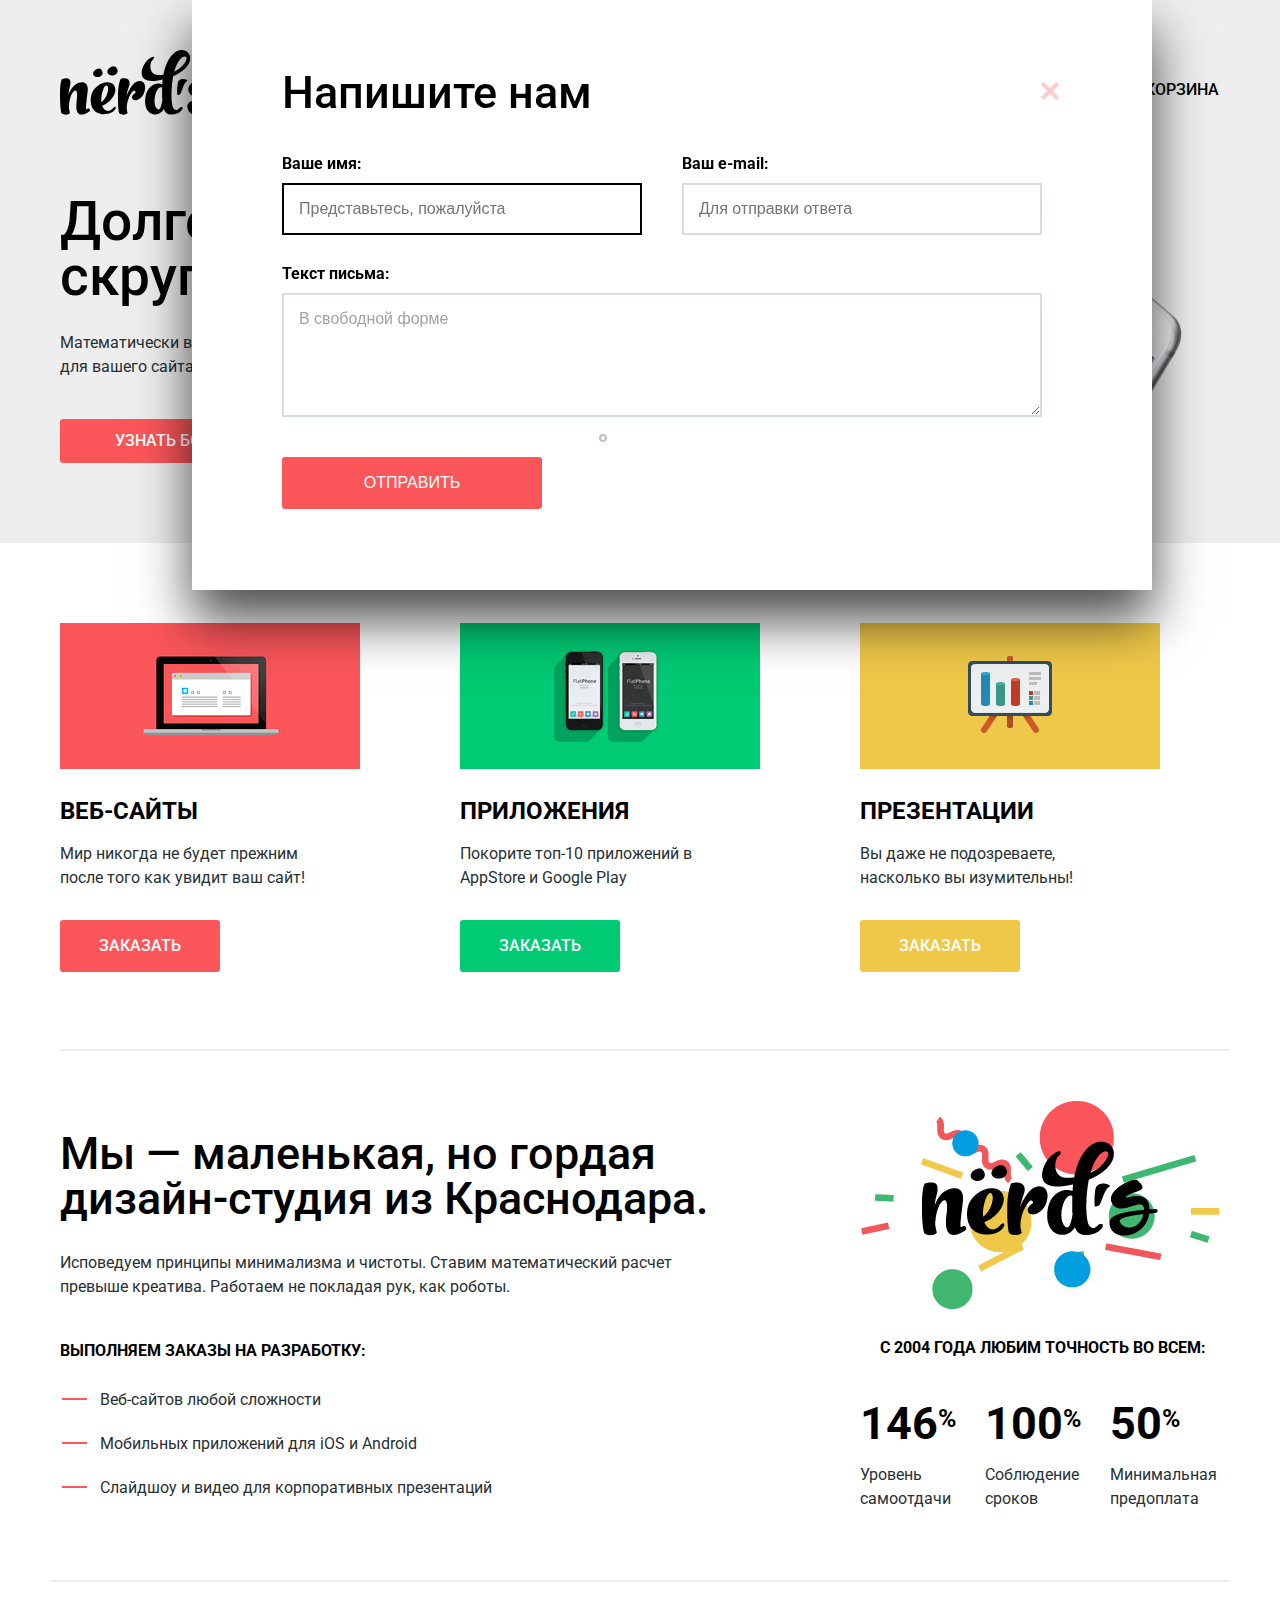
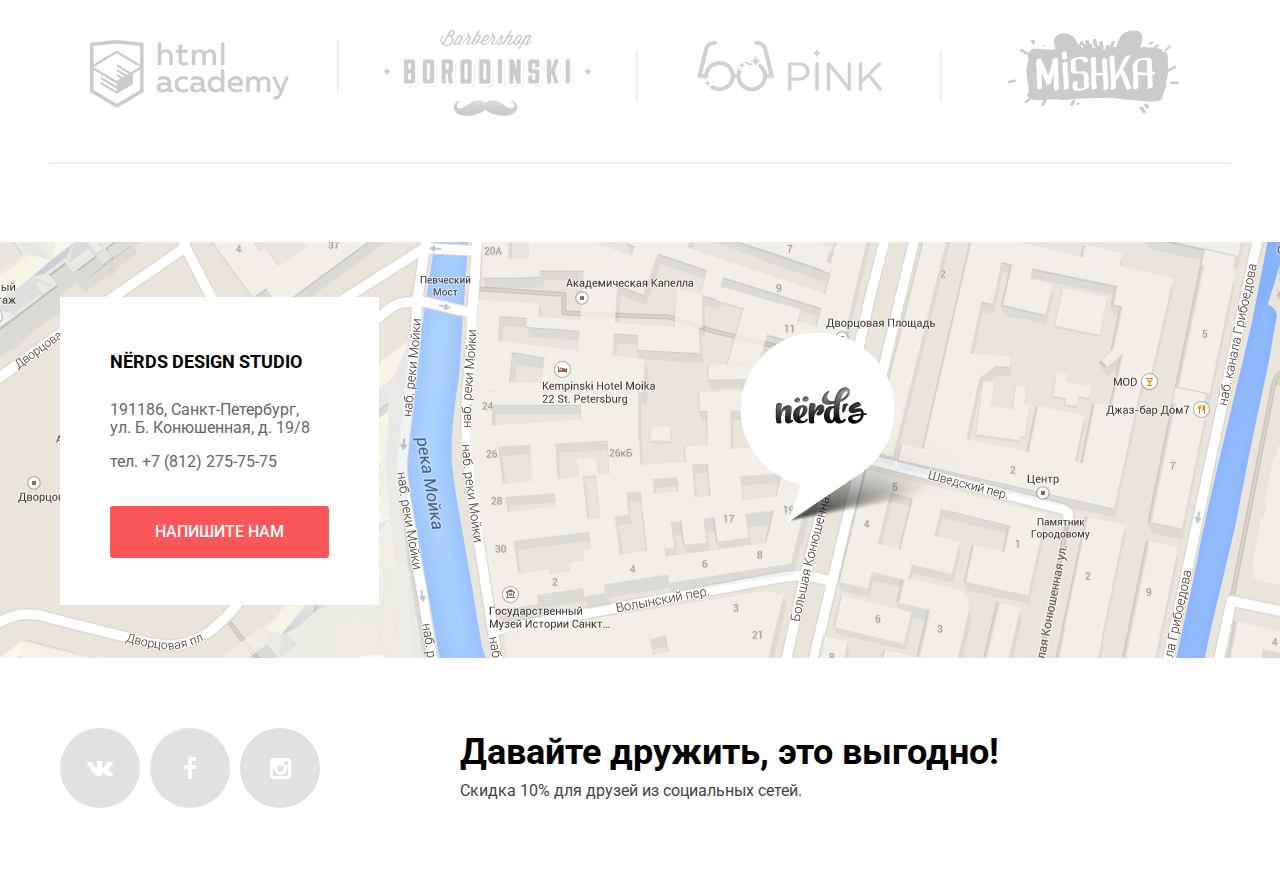
==== index.html @ 89c9e4c5 "Модальное окно" ====
<!DOCTYPE html>
<html lang="ru">
<head>
	<meta charset="UTF-8">
	<title>Nerds-index</title>
	<link href="css/normalize.css" rel="stylesheet">
	<link rel="stylesheet" href="css/style.css">
	<link href="https://fonts.googleapis.com/css?family=Roboto:400,500,700&amp;subset=cyrillic" rel="stylesheet">
</head>
<body>
	<header class="main-header">
		<div class="container">
			<div class="header-wrapper">
				<div class="logo">
					<a href="index.html">
						<img src="img/nerds-logo.svg" width="160" height="65" alt="Логотип Nerds">
					</a>
				</div>
				<nav class="main-navigation">
					<ul class="user-navigation">
						<li class="current">
							<a href="#">Студия</a>
						</li>
						<li>
							<a href="#">Клиенты</a>
						</li>
						<li>
							<a href="catalog.html">Магазин</a>
						</li>
						<li>
							<a href="#">Контакты</a>
						</li>
					</ul>
					<div class="cart">
						<a class="cart-link" href="#">Корзина</a>
					</div>	
				</nav>
			</div>				
		</div>
	</header>
    <section class="slider">
      	<div class="container">
        	<h2 class="visually-hidden">Преимущества</h2>
        	<input class="visually-hidden" type="radio" id="product-1" name="toggle" checked>
        	<input class="visually-hidden" type="radio" id="product-2" name="toggle">
        	<input class="visually-hidden" type="radio" id="product-3" name="toggle">
        	<div class="slider-controls">
          		<label class="slider-controls-item slider-controls-item--1" for="product-1">Первый</label>
          		<label class="slider-controls-item slider-controls-item--2" for="product-2">Второй</label>
          		<label class="slider-controls-item slider-controls-item--3" for="product-3">Третий</label>
        	</div>
        	<ul class="slider-list">
          		<li class="slider-item">
            		<h2>Долго, дорого,<br> скрупулезно.</h2>
            		<p>Математически выверенный дизайн<br> для вашего сайта или мобильного приложения.</p>
            		<a class="button" href="#">Узнать больше</a>
          		</li>
          		<li class="slider-item">
            		<h2>Любим математику как никто другой</h2>
            		<p>Никакого креатива, только математические формулы для расчета идеальных пропорций.</p>
            		<a class="button" href="#">Узнать больше</a>
          		</li>
          		<li class="slider-item">
            		<h2>Только ночь,<br> только хардкор</h2>
            		<p>Работать днем, как все? Мы против этого.<br> Ближе к полуночи работа только начинается.</p>
            		<a class="button" href="#">Узнать больше</a>
          		</li>
        	</ul>  
     	</div>
    </section>			

	<div class="container">
		<section class="features">
			<h2 class="visually-hidden">Услуги</h2>
			<div class="feature-item">
				<img class="feature-image" src="img/illustration-1.png" width="300" height="146" alt="Веб-сайты">
				<h3>Веб-сайты</h3>
				<p>Мир никогда не будет прежним после того как увидит ваш сайт!</p>
				<a class="feature-btn red" href="#">Заказать</a>
			</div>
			<div class="feature-item">
				<img class="feature-image" src="img/illustration-2.png" width="300" height="146" alt="Приложения">
				<h3>Приложения</h3>
				<p>Покорите топ-10 приложений в AppStore и Google Play</p>
				<a class="feature-btn green" href="#">Заказать</a>
			</div>
			<div class="feature-item">
				<img class="feature-image" src="img/illustration-3.png" width="300" height="146" alt="Презентации">
				<h3>Презентации</h3>
				<p>Вы даже не подозреваете, насколько вы изумительны!</p>
				<a class="feature-btn yellow" href="#">Заказать</a>
			</div>
		</section>

		<section class="content">
			<div class="content-left">
				<h1 class="content-left-title">Мы — маленькая, но гордая дизайн-студия из Краснодара.</h1>
				<p class="content-left-text">Исповедуем принципы минимализма и чистоты. Ставим математический расчет<br> превыше креатива. Работаем не покладая рук, как роботы.</p>
				<p class="content-left-list-title">Выполняем заказы на разработку:</p>
				<ul class="content-left-list">
					<li>Веб-сайтов любой сложности</li>
					<li>Мобильных приложений для iOS и Android</li>
					<li>Слайдшоу и видео для корпоративных презентаций</li>
				</ul>
			</div>
			<div class="content-right">
				<div class="content-right-logo">
					<img src="img/nerds-illustration.png" width="360" height="208" alt="Логотип Nerds">
				</div>
				<p class="content-right-subtitle">с 2004 года Любим точность во всем:</p>
				<ul class="content-right-list">
					<li>
						<figure><b>146<sup>%</sup></b></figure>	
						<span class="content-right-text">Уровень самоотдачи</span>
					</li>
					<li>
						<figure><b>100<sup>%</sup></b></figure>
						<span class="content-right-text">Соблюдение сроков</span>
					</li>
					<li>
						<figure><b>50<sup>%</sup></b></figure>
						<span class="content-right-text">Минимальная предоплата</span>
					</li>
				</ul>
			</div>
		</section>
		<section class="partners-row">
			<h2 class="visually-hidden">Наши партнеры</h2>
			<ul class="partners-list">
				<li class="partners-item partners-logo1">
					<a href="https://htmlacademy.ru/intensive/htmlcss" target="_blank"><img src="img/logo-1.png" width="199" height="68" alt="Логотип Html Academy"></a>
				</li>
				<li class="partners-item partners-logo2">
					<img src="img/logo-2.png" width="209" height="90" alt="Логотип borodinski">
				</li>
				<li class="partners-item partners-logo3">
					<img src="img/logo-3.png" width="185" height="52" alt="Логотип pink">
				</li>
				<li class="partners-item partners-logo4">
					<img src="img/logo-4.png" width="173" height="84" alt="Логотип mishka">
				</li>
			</ul>
		</section>
	</div>
	<section class="contacts">
		<h2 class="visually-hidden">Контакты</h2>
		<div class="map">
			<img class="map-inner" src="img/map.png" width="1440" height="416" alt="Карта">
			<div class="container">
				<div class="map-marker">
					<img src="img/map-marker.png" width="231" height="190" alt="map-marker">
				</div>
				<div class="contacts-left">
					<div class="contacts-left-text">
						<h4>NЁRDS DESIGN STUDIO</h4>
						<p>191186, Санкт-Петербург,<br> ул. Б. Конюшенная, д. 19/8</p>
						<p>тел. +7 (812) 275-75-75</p>
						<a class="btn" href="#">Напишите нам</a>
					</div>
				</div>
			</div>
		</div>
	</section>

	<footer class="main-footer">
		<div class="container">
			<ul class="footer-social-media">
				<li>
					<a class="social-button" href="#">
						<span class="visually-hidden">Вконтакте</span>
						<svg xmlns="http://www.w3.org/2000/svg" width="26" height="15" viewBox="0 0 26 15"><path fill="#FFF" d="M16.138 11.51c.956-.309 2.18 2.04 3.483 2.939.978.681 1.727.534 1.727.534l3.473-.05s1.815-.112.957-1.554c-.071-.12-.503-1.069-2.585-3.022-2.177-2.043-1.882-1.712.739-5.244 1.597-2.153 2.236-3.468 2.036-4.028-.192-.539-1.365-.399-1.365-.399L20.69.713c-.381.001-.704.119-.851.515-.003.004-.621 1.666-1.445 3.079-1.741 2.989-2.436 3.148-2.724 2.961-.661-.433-.494-1.737-.494-2.664 0-2.897.432-4.105-.846-4.417-.427-.104-.739-.172-1.828-.182-1.392-.021-2.574 0-3.244.329-.445.223-.786.712-.579.74.26.035.843.16 1.155.586.401.552.389 1.789.389 1.789s.229 3.411-.54 3.834c-.528.29-1.25-.302-2.803-3.016-.793-1.388-1.392-2.922-1.392-2.922s-.116-.285-.326-.441c-.25-.185-.6-.244-.6-.244L.848.684S.29.7.085.946c-.182.218-.015.668-.015.668s2.909 6.881 6.203 10.347c3.02 3.182 6.452 2.971 6.452 2.971h1.555s.469-.054.709-.312c.224-.24.214-.691.214-.691s-.031-2.109.935-2.419z"/></svg>
					</a>
				</li>
				<li>
					<a class="social-button" href="#">
						<svg xmlns="http://www.w3.org/2000/svg" width="12" height="22" viewBox="0 0 12 22"><path fill="#FFF" d="M12 4V0H8a4 4 0 0 0-4 4v4H0v4h4v10h4V12h4V8H8V4h4z"/></svg>
						<span class="visually-hidden">Facebook</span>
					</a>
				</li>
				<li>
					<a class="social-button" href="#">
						<svg xmlns="http://www.w3.org/2000/svg" width="21" height="21" viewBox="0 0 21 21"><path fill="#FFF" d="M18 0H3C1.35 0 0 1.35 0 3v15c0 1.65 1.35 3 3 3h15c1.65 0 3-1.35 3-3V3c0-1.65-1.35-3-3-3zm-7.5 7c1.93 0 3.5 1.57 3.5 3.5S12.43 14 10.5 14 7 12.43 7 10.5 8.57 7 10.5 7zM18 18H3V9h1.181A6.504 6.504 0 0 0 4 10.5a6.5 6.5 0 1 0 13 0 6.45 6.45 0 0 0-.181-1.5H18v9zm0-11h-4V3h4v4z"/></svg>
						<span class="visually-hidden">Instagram</span>
					</a>
				</li>	
			</ul>
			<div class="footer-content">
				<p class="footer-content-title">Давайте дружить, это выгодно!</p>
				<p class="footer-content-text">Скидка 10% для друзей из социальных сетей.</p>
			</div>			
		</div>
	</footer>

	<section class="modal-form">
		<h2 class="visually-hidden">Форма отправки сообщения</h2>
		<form class="left-form" action="https://echo.htmlacademy.ru" method="post">
			<p class="form-title">Напишите нам</p>
			<div class="left-form-wrapper">
				<div class="left-form-item">
					<label for="form-name">Ваше имя:</label>
					<input type="text" name="name" id="form-name" placeholder="Представьтесь, пожалуйста" autofocus>
				</div>
				<div class="left-form-item">
					<label for="form-email">Ваш e-mail:</label>
					<input type="text" name="email" id="form-email" placeholder="Для отправки ответа">	
				</div>
				<div class="left-form-item left-form-textarea">
					<label for="form-text">Текст письма:</label>
					<textarea name="text" id="form-text" rows="5">В свободной форме</textarea>
				</div>
			</div>
			<button class="modal-sent" type="submit">Отправить</button>
		</form>
		<button class="modal-close">Закрыть</button>
	</section> 
</body>
</html>
---- css/style.css ----
* {
	box-sizing: border-box;
}

body {
	margin: 0;
	padding: 0;
	font-family: "Roboto", Arial, sans-serif;
	font-size: 16px;
	line-height: 1.5;
	font-weight: 500;
	color: #000;
	background-color: #ffffff;
	min-width: 1200px;
	box-sizing: border-box;
}

::before,
::after {
	box-sizing: border-box;
}

.container {
	width: 1200px;
	margin: 0 auto;
	padding: 0 10px;
}

a {
	text-decoration: none;
}

.header-wrapper {
	display: flex;
	justify-content: flex-start;
}

.main-header {
	background-color: #eeeeee;
	min-height: 132px;
}

.main-navigation {
	display: flex;
	flex-wrap: wrap;
	font-size: 16px;
	line-height: 1.875;
	color: #000000;
	background-color: #eeeeee;
	text-transform: uppercase;
}

.user-navigation,
.content-left-list,
.content-right-list,
.partners-list,
.footer-social-media {
	list-style: none;
}

.cart {
	text-transform: uppercase;
	display: flex;
	flex-wrap: wrap;
	width: 100px;
}

.user-navigation a,
.cart a {
	color: #000000;
	font-size: 16px;
	line-height: 1.875;
}

.cart a {
	position: relative;
	display: block;
	margin-left: auto;
	padding-left: 40px;
	margin-top: 75px;
}

.cart a::before {
	content: "";
	position: absolute;
	width: 15px;
	height: 15px;
	left: 0;
	top: 7px;
	background: url(../img/cart-icon.svg) no-repeat 0 0 #eeeeee;
}

.user-navigation {
	padding: 0;
	display: flex;
	flex-wrap: wrap;
	justify-content: space-between;
	width: 440px;
	margin-right: 245px;
	margin-top: 75px;
}

.user-navigation a:hover,
.cart a:hover {
	color: #fb565a;
}

.user-navigation a:focus,
.cart a:focus {
	color: #fb565a;
	outline: none;
}

.user-navigation a:active,
.cart a:active {
	color: #818181;
}

.logo {
	width: 160px;
	margin: 50px 200px 17px 10px;
}

.logo a:hover {
	opacity: 0.8;
}

.logo a:focus {
	opacity: 0.8;
	outline: none;
}

.logo a:active {
	opacity: 0.3;	
}

.slider-item p, 
.feature-item p, 
.content-left-text {
	font-size: 16px;
	font-weight: 400; 
	color: #283136;
}

/* slider */

.visually-hidden {
  position: absolute;
  width: 1px;
  height: 1px;
  clip: rect(0, 0, 0, 0);
}

.slider {
  position: relative;
  background-color: #eeeeee;
}

.slider-controls {
  position: absolute;
  left: 50%;
  bottom: 104px;
  z-index: 100; 
  width: 160px;
  height: 18px;
  text-align: center;
  font-size: 0;
  transform: translateX(-50%);
}

.slider-controls label {
  position: relative;
  display: inline-block;
  width: 18px;
  height: 18px;
  padding: 18px;  
  border-radius: 50%;
  cursor: pointer;
}

.slider-controls label::after {
  content: ""; 
  position: absolute;
  top: 8px;
  left: 8px;
  z-index: 1; 
  width: 18px;
  height: 18px; 
  background: #ffffff; 
  border-radius: 50%;
}

.slider-list {
  margin: 0;
  padding: 0; 
  list-style: none;
  margin-bottom: 80px;
}

.slider-item {
  display: none;
  padding: 55px 0 80px 10px;
}

.slider-item:nth-child(1) {
  background-image: url("../img/slide1.png");
  background-repeat: no-repeat;
  background-position: 90% 2px;
}

.slider-item:nth-child(2) {
  background-image: url("../img/slide2.png");
  background-repeat: no-repeat;
  background-position: 100% 0;
}

.slider-item:nth-child(3) {
  background-image: url("../img/slide3.png");
  background-repeat: no-repeat;
  background-position: 100% 20px;
}

#product-1:checked ~ .slider-list .slider-item:nth-child(1) {
  display: block;
}

#product-2:checked ~ .slider-list .slider-item:nth-child(2) {
  display: block;
}

#product-3:checked ~ .slider-list .slider-item:nth-child(3) {
  display: block;
}

#product-1:checked ~ .slider-controls .slider-controls-item--1::before,
#product-2:checked ~ .slider-controls .slider-controls-item--2::before,
#product-3:checked ~ .slider-controls .slider-controls-item--3::before {
  content: "";
  position: absolute;
  left: 48%;
  top: 48%;
  z-index: 2;
  width: 8px;
  height: 8px;
  margin: -4px;
  background-color: inherit;
  border: 2px solid #c1c1c1;
  border-radius: 50%;
}

.slider-item h2 {
  max-width: 600px;
  margin: 0;
  margin-bottom: 27px;
	font-size: 55px;
	line-height: 1;
	font-weight: 500;
}  

.slider-item p {
  max-width: 430px;
  margin: 0;
  margin-bottom: 40px;
}

.slider-item a {
  display: block;
  width: 240px;
  padding: 13px 0;
  font-size: 16px;
  line-height: 18px;
  color: #ffffff;
  text-transform: uppercase;
  text-align: center;
  text-decoration: none;
  background-color: #fb565a;
  border-radius: 3px;
  border: none;
}

.slider-item a:hover,
.slider-item a:focus {
  background-color: #e74246;
}

.slider-item a:active {
  background-color: #d7373b;
  color: rgba(255, 255, 255, 0.3);
  box-shadow: 0 3px rgba(0, 0, 0, 0.1) inset;
} /* slider */

.features {
	position: relative;
	display: flex;
	flex-wrap: wrap;
	min-height: 348px;
	margin-bottom: 160px;
}

.features::after {
	content: "";
	position: absolute;
	width: 100%;
	height: 2px;
	left: 0;
	bottom: -80px;
	background-color: #eeeeee;
}

.feature-item {
	width: 300px;
	height: 348px;
	margin: 0;
	padding: 0;
	margin-right: 100px;	
}

.features:nth-child(1) {
    margin-left: 10px;
}

.feature-item:nth-of-type(3n) {
    margin-right: 60px;
}

h3 {
	margin-top: 20px;
	margin-bottom: 16px;
	font-size: 24px;
	line-height: 1.25;
	font-weight: bold;
	text-transform: uppercase;
}

.feature-item p {
	margin: 0;
	padding: 0;
	padding-bottom: 30px;
	width: 250px;
}

.feature-btn {
	display: block;
	width: 160px;
	padding: 17px 0;
	text-align: center;
	border-radius: 3px;
	border: none;
	font-weight: 500;
	line-height: 1.125;
	text-align: center;
	vertical-align: middle;
	color: #ffffff;
	text-transform: uppercase;
}

.red {
	background-color: #fb565a;
}

.red:hover {
	background-color: #e74246;
}

.red:focus {
	background-color: #e74246;
	outline: none;
}

.red:active {
	color: rgba(255, 255, 255, 0.3);
	box-shadow: inset 0px 3px 0 0 #c13135;
} 

.green {
	background-color: #00ca74;
}

.green:hover {
	background-color: #00bc6c;
}

.green:focus {
	background-color: #00bc6c;
	outline: none;
}

.green:active {
	color: rgba(255, 255, 255, 0.3);
	box-shadow: inset 0px 3px 0 0 #009958;
} 

.yellow {
	background-color: #efc84a;
}

.yellow:hover {
	background-color: #eab534;
}

.yellow:focus {
	background-color: #eab534;
	outline: none;
}

.yellow:active {
	color: rgba(255, 255, 255, 0.3);
	box-shadow: inset 0px 3px 0 0 #ce961f;
}

.content {
	display: flex;
	
	margin-bottom: 120px;
	margin-left: 10px;
}

.content-left {
	width: 700px;
	margin-right: 100px;
}

.content-right-logo  {
	margin-top: -30px;
}

.content-left-list li {
	position: relative;
	padding-bottom: 20px;
	padding-left: 40px;
}

.content-left-list li::before {
	content: "";
	position: absolute;
	width: 25px;
	height: 2px;
	background-color: #fb565a;
	left: 2px;
	top: 10px;
}

.content-left-text {
	margin: 0;
	padding: 0;
	padding-bottom: 40px;
}

.content-right {
	width: 360px;
}

.content-right-list {
	display: flex;
	flex-wrap: wrap;
	margin: 0;
	padding: 0;
}

.content-right-list li {
	margin-right: 25px;
	width: 100px;
}

.content-right-list li:nth-of-type(3n) {
	margin-right: 0px;
} 

.content-left-title {
	font-size: 45px;
	line-height: 1;
	font-weight: 500;
	margin: 0;
	padding: 0;
	padding-bottom: 30px;
}

.content-left-list-title {
	font-size: 16px;
	font-weight: bold;
	text-transform: uppercase;
	margin: 0;
	padding: 0;
	padding-bottom: 25px;
}

.content-left-list {
	font-weight: 400;
	color: #283136;
	margin: 0;
	padding: 0;
}

.content-right-subtitle {
	text-transform: uppercase;
	font-weight: bold;
	margin: 0;
	padding: 0;
	margin: 20px 0 30px 20px;
}

figure {
	margin: 0;
	padding: 0;
	margin-bottom: 5px;
}

b {
	font-size: 45px;
}

sup {
	font-size: 25px;
}

.partners-list {
	display: flex;
	flex-wrap: wrap;
	justify-content: space-between;
	margin: 0 50px 0 0;
	padding: 0 0 0 40px;
}

.partners-logo1 {
	width: 199px
}

.partners-logo2 {
	width: 209px;
	margin-top: -10px;
	margin-left: -30px;
}

.partners-logo3 {
	width: 185px;
	margin-left: -20px;
}

.partners-logo4 {
	width: 173px;
	margin-top: -10px;
}

.partners-row {
	position: relative;
	margin-bottom: 115px;
}

.partners-row::before {
	content: "";
	position: absolute;
	width: 100%;
	height: 2px;
	transform: translateY(-60px);
	background-color: #eeeeee;
}

.partners-row::after {
	content: "";
	position: absolute;
	width: 100%;
	height: 2px;
	transform: translateY(35px);
	background-color: #eeeeee;
}

.partners-item {
	position: relative;
}

.partners-item:nth-of-type(1n)::after {
	content: "";
	position: absolute;
	display: block;
	width: 2px;
	height: 52px;
	top: 0px;
	right: -50px;
	background-color: #eeeeee;
}

.partners-item:nth-of-type(2)::after {
	top: 20px;
	right: -45px;
}

.partners-item:nth-of-type(3)::after {
	top: 10px;
	right: -60px;
}

.partners-item:last-of-type::after {
	display: none;
}

.partners-list img {
	opacity: 0.2;
}

.partners-list img:hover {
	opacity: 1.0;
}

.partners-list img:active {
	opacity: 0.1;
}

h4 {
	font-size: 18px;
	line-height: 1.666;
	font-weight: bold;
	text-transform: uppercase;
}

.map {
	position: relative;
	width: 100%;
	height: 416px;
	background: url(../img/map.png) no-repeat 50% 50% #ffffff;
}

.map-inner {
	position: absolute;
	max-width: 100%;
	z-index: -1;
	top: 0;
	left: calc(50% - 720px);
}

.map .container {
	position: relative;
}

.map-marker {
	position: absolute;
	top: 90px;
	left: 700px;
}

.contacts {
	margin-bottom: 70px;
}

.contacts-left {
	position: absolute;
	background-color: #ffffff;
	width: 319px;
	height: 308px;
	left: 20px;
	top: 55px;
}

.content-right-text {
	font-weight: 400;
	line-height: 1.125;
	color: #283136;
}

.contacts-left-text {
	width: 220px;
	margin-left: 50px;
	vertical-align: middle;
}

.contacts-left-text:first-child {
	margin-top: 50px;
}

.contacts-left-text p:last-of-type {
	margin-bottom: 35px;
}

.contacts-left p {
	font-weight: 400;
	line-height: 1.125;
	color: #666666;
}

.btn {
	display: block;
	width: 219px;
	padding: 17px 0;
	text-align: center;
	border-radius: 3px;
	border: none;
	background-color: #fb565a;
}

.contacts-left a {
	font-weight: 500;
	line-height: 1.125;
	text-align: center;
	vertical-align: middle;
	color: #ffffff;
	text-transform: uppercase;
	background-color: #fb565a;	
}

.contacts-left a:hover {
	background-color: #e74246;
}

.contacts-left a:focus {
	background-color: #e74246;
	outline: none;
}

.contacts-left a:active {
	color: rgba(255, 255, 255, 0.3);
	box-shadow: inset 0px 3px 0 0 #c13135;
} 

.main-footer {
	min-height: 155px;
}

.main-footer .container {
	display: flex;
	align-items: center;
}

.footer-social-media {
	display: flex;
	margin: 0;
	padding: 0;
	margin-right: 130px;
	margin-left: 10px;
}

.footer-content {
	width: 544px;
}

.footer-content-title {
	font-size: 36px;
	line-height: 1;
	font-weight: bold;
	margin: 0;
	padding: 0;
	padding-bottom: 10px;
}

.footer-content-text {
	font-weight: 400;
	line-height: 1.375;
	color: #444444;
	margin: 0;
	padding: 0;
}

.social-button {
	display: flex;
	align-items: center;
	justify-content: center;
	width: 80px;
	height: 80px;
}

.footer-social-media a {
	width: 80px;
	height: 80px;
	border-radius: 50%;
	background-color: #e1e1e1;
	margin-right: 10px;
}

.footer-social-media a:hover {
	background-color: #e74246;
}

.footer-social-media a:focus {
	background-color: #e74246;
	outline: none;
}

.footer-social-media a:focus path {
	opacity: 0.3;
}

.footer-social-media a:active {
	background-color: #d7373b;
	color: rgba(255, 255, 255, 0.3);
	box-shadow: inset 0px 3px 0 0 #c13135;
}

.modal-form {
	width: 960px;
	min-height: 590px;
	background-color: #ffffff;
	position: fixed;
	top: 0px;
	left: 15%;
	padding: 70px 100px 70px 90px;
	box-shadow: 0 30px 50px rgba(0, 0, 0, 0.7);
}

.modal-close {
	width: 21px;
	height: 21px;
	border: none;
	font-size: 0px;
	cursor: pointer;
	position: absolute;
	top: 80px;
	right: 90px;
	background-color: transparent;
}

.modal-close::before,
.modal-close::after {
	content: "";
	position: absolute;
	width: 4px;
	height: 22px;
	background-color: #fecccd;
	top: 0;
	left: 7px;
	outline: none;
}

.modal-close:focus {
	outline: none;
}

.modal-close:focus::before,
.modal-close:focus::after {
	background-color: #fb565a;
}

.modal-close::before {
	transform: rotate(45deg);
}

.modal-close::after {
	transform: rotate(-45deg);
}

.left-form {
	width: 760px;
}

.left-form-wrapper {
	display: flex;
	flex-wrap: wrap;
	justify-content: space-between;
}

.left-form-textarea {
	flex-grow: 1;
	width: 100%
}

.left-form-wrapper .left-form-item {
	display: flex;
	flex-direction: column;
	margin-bottom: 30px;
}


.left-form input[type="text"] {
	font-weight: 400;
	line-height: 1.125;
	text-transform: none;
	color: rgba(68, 68, 68, 0.5);
	border: 2px solid #d7dcde;
	width: 360px;
	padding: 15px;
}

.left-form textarea {
	font-weight: 400;
	line-height: 1.125;
	text-transform: none;
	color: rgba(68, 68, 68, 0.5);
	border: 2px solid #d7dcde;
	padding: 15px;
	margin-bottom: 10px;
}

.left-form input[type="text"]:hover,
.left-form textarea:hover {
	border: 2px solid #b4b9bb;
}

.left-form input[type="text"]:focus,
.left-form textarea:focus {
	border: 2px solid #000000;
	outline: none;
}

.left-form input[type="text"]:invalid,
.left-form textarea:invalid {
	border: 2px solid #e74246;
	color: #e74246;
}

.form-title {
	font-size: 45px;
	line-height: 1;
	font-weight: 500;
	margin: 0;
	margin-bottom: 40px;
}

.left-form-item label {
	line-height: 1.125;
	font-weight: bold;
	margin-bottom: 10px;
}

.modal-sent {
	font-weight: 500;
	line-height: 1.125;
	text-align: center;
	vertical-align: middle;
	color: #ffffff;
	text-transform: uppercase;
	background-color: #fb565a;
	border: none;
	width: 260px;
	padding: 17px 0;
	border-radius: 3px;
}

.modal-sent:hover {
	background-color: #e74246;
}

.modal-sent:focus {
	background-color: #e74246;
	outline: none;
}

.modal-sent:active {
	color: rgba(255, 255, 255, 0.3);
	box-shadow: inset 0px 3px 0 0 #c13135;
} 

/* catalog.html */
.inner-page .main-header {
	min-height: 356px;
	margin-bottom: 60px;
}

.current a {
	position: relative;
	padding-bottom: 12px;
}

.current a:after {
	content: "";
	position: absolute;
	background-color: #fb565a;
	width: 100%;
	height: 2px;
	bottom: 0;
	left: 0;
}

.catalog-title {
	font-size: 55px;
	line-height: 1;
	font-weight: 500;
	text-align: center;
	margin: 0;
	padding: 0;
	margin-top: 50px;
}

.column-left-form fieldset {
	border: none;
	margin: 0;
	padding: 0;
	margin-left: 10px;
}

.column-left-form fieldset:nth-child(1) {
	margin-bottom: 55px;
}

.column-left-form fieldset:nth-child(2) {
	margin-bottom: 35px;
}

.column-left-form fieldset:nth-child(3) {
	margin-bottom: 35px;
}

input[type="radio"],
input[type="checkbox"] {
	display: none;
}

.filter-option {
	margin-bottom: 20px;
}

.column-left-form-input + label:hover::before {
	border-color: #4d4d4d;
} 

.column-left-form-input:hover + label:hover::after {
	background-color: #4d4d4d;
}

.column-left-form-input:disabled + label::before {
    border-color: #ededed;
}

.column-left-form-input:disabled:hover + label::before {
    border-color: #ededed;
}

.filter-option label {
	position: relative;
	display: block;
	cursor: pointer;
	user-select: none;
}

.column-left-form-input + label::before {
	content: "";
	position: absolute;
	width: 25px;
	height: 25px;
	border: 4px solid #b8b8b8;
	border-radius: 50%;
	left: -40px;
	top: -2px;
}

.column-left-form-input:checked + label::after {
	content: "";
	position: absolute;
	width: 9px;
	height: 9px;
	background-color: #b8b8b8;
	border-radius: 50%;
	left: -32px;
	top: 6px;
}

.column-left-form-check + label::before {
	content: "";
	position: absolute;
	width: 25px;
	height: 25px;
	border: 2px solid #b8b8b8;
	border-radius: 2px;
	left: -40px;
	top: -2px;
}

.column-left-form-check:checked + label::after {
	content: "";
	position: absolute;
	width: 20px;
	height: 12px;
	border: 4px solid #b8b8b8;
	border-top-style: none;
	border-right-style: none;
	transform: rotate(-45deg);
	left: -33px;
	top: 0px;
}

.column-left-form-check + label:hover::before,
.column-left-form-check + label:hover::after {
	border-color: #4d4d4d;
}

.column-left-form-check:disabled + label::before {
    border-color: #ededed;
}

.column-left-form-check:disabled:hover + label::before {
    border-color: #ededed;
}

.filter-option-list {
	list-style: none;
	margin: 0;
	padding: 0;
	padding-left: 40px;
}
.column-left-form-title {
	font-size: 18px;
	line-height: 1.666;
	text-transform: uppercase;
	font-weight: bold;
	margin-bottom: 15px;
}

.price-range-min-title,
.price-range-max-title,
.column-left-form input[type="text"] {
	font-weight: 400;
	line-height: 1.375;
	color: #283136;
}

.column-left-form-label {
	color: #283136;
	font-weight: 400;
	line-height: 1.25;
}

.column-left-form-input:disabled + label,
.column-left-form-check:disabled + label {
	color: rgba(0, 0, 0, 0.3);
}

.column-left-form-button:hover {
	background-color: #dfdfdf;
}

.column-left-form-button:focus {
	background-color: #dfdfdf;
	outline: none;
}

.column-left-form-button:active {
	outline: none;
	background-color: #d5d5d5;
	box-shadow: inset 0 3px 0 0 #bfbfbf;
}

.column-left-form-button {
	width: 100%;
	padding: 17px 0; 
	margin-left: 10px;
	background-color: #eeeeee;
	font-weight: 500;
	line-height: 1.1;
	text-transform: uppercase;
	color: #000000;
	border: none;
}

.sort {
	display: flex;
	justify-content: space-between;
	margin-bottom: 50px;
}

.sort-links {
	width: 370px;
	display: flex;
}

.sort-links a:not(:last-child) {
	margin-right: 20px;
}

.sort-title {
	width: 133px;
	font-size: 18px;
	line-height: 1;
	text-transform: uppercase;
	font-weight: bold;	
}

.triangle-up {
	margin-right: 10px;
}

.triangle-down {
	margin-left: auto;
}

.sort-link {
	font-size: 14px;
	font-weight: 400;
	line-height: 1.285;
	text-transform: uppercase;
	color: rgba(0, 0, 0, 0.3);
}

.sort-link:hover {
	color: rgba(0, 0, 0, 0.6);
}

.sort-link:focus,
.sort-link:active {
	outline: none;
	color: #000000;
}

.sort-link path {
	opacity: 0.3;
}

.sort-link:hover path {
	opacity: 0.6;
}

.sort-link:focus path,
.sort-link:active path {
	opacity: 1.0;
}

.item-content h4 {
	margin: 30px 138px 0 138px;
	font-size: 18px;
	line-height: 1.6;
	font-weight: bold;
	text-transform: uppercase;
	color: #000000;
}

.item-content-text {
	font-weight: 400;
	line-height: 1.1;
	color: #666666;
}

.item-content-button {
	width: 200px;
	padding: 17px 0;
	border-radius: 2px;
	font-weight: 500;
	line-height: 1.1;
	text-transform: uppercase;
	background-color: #fb565a;
	color: #ffffff;
	border: none;
	margin-bottom: 40px
}

.item-content-button:hover {
	background-color: #e74246;
}

.item-content-button:focus {
	background-color: #e74246;
	outline: none;
}

.item-content-button:active {
	background-color: #d7373b;
	box-shadow: inset 0px 3px 0 0 #c13135;
}

.item-image path {
	opacity: 0.3;
}

.item-image:hover path {
	opacity: 1.0;
}

.catalog-item .item-content {
	position: absolute;
	left: 0;
	bottom: 0px;	
	width: 360px;
	height: 231px;
	text-align: center;
	vertical-align: middle;
	background-color: #eeeeee;
	opacity: 0;
} 

.item-image svg {
	display: block;
}

.item-image {
	height: 613px;
}

.catalog-columns {
	display: flex;
	justify-content: space-between;
}

.column-left {
	width: 270px;
	min-height: 773px;
}

.catalog-items {
	width: 770px;
	display: flex;
	flex-wrap: wrap;
	
}

.catalog-item {
	display: block;
	position: relative;
	width: 360px;
	height: 613px;
	margin-bottom: 40px;
	margin-right: 40px;
}

.catalog-item:nth-of-type(2n) {
	margin-right: 0;
}

.catalog-item:hover .item-image {
	box-shadow: 0 10px 10px rgba(0,0,0,0.25), 0 5px 10px rgba(0,0,0,0.22);
}

.catalog-item:hover .item-content {
	opacity: 1;
} 

.item-content p {
	margin: 25px 60px 30px 60px;
}

.pagination-list {
	margin: 20px 0 55px 0;
	padding: 0;
	list-style: none;
	display: flex;
	flex-wrap: wrap;
}

.pagination-item {
	margin-right: 10px;
}

.pagination-item:last-child {
	margin-right: 0;
}

.pagination-item  a {
	display: inline-block;
	padding: 18px 20px;
	background-color: #eeeeee;
	font-weight: 500;
	line-height: 1.1;
	color: #000000;
	text-transform: uppercase;
}

.pagination-current a {
	background-color: #ffffff;
	border: none;
	box-shadow: inset 0 0 0 3px #dbdbdb;
	outline: none;
}

.pagination-item-next a {
	padding: 18px 80px;
}

.pagination-item a:hover {
	background-color: #dfdfdf;
}

.pagination-item a:focus {
	background-color: #ffffff;
	border: none;
	box-shadow: inset 0 0 0 3px #dbdbdb;
	outline: none;
}

.pagination-item a:active {
	background-color: #d5d5d5;
	box-shadow: inset 0 3px 0 0 #bfbfbf;
	border: none;
}

.pagination-list {
	margin-bottom: 55px;
}

/* range filter */

.filter-item {
  margin: 0;
  padding: 0;
  border: none;
  margin-bottom: 55px;
}

.range-filter {
  width: 260px;
  margin-top: 49px;
}

.filter-item legend {
  font-size: 18px;
  line-height: 24px;
  text-transform: uppercase;
  font-weight: 700;
}

.range-controls {
  position: relative;
  height: 41px;
  margin-bottom: 15px;
  padding-top: 39px;
  padding-right: 20px;
  padding-left: 20px;
  padding-bottom: 39px; 
  background-color: #f1f1f1;
  border-radius: 5px;
}

.range-controls .scale {
  height: 2px;
  background: #d7dcde;
}

.range-controls .bar {
  height: 2px;
  background: #00ca74;
}

.range-controls .toggle {
  position: absolute;
  top: 31px;
  left: 0;
  background-color: #ababab;
  padding: 0;
  width: 4px;
  height: 4px;
  padding: 0;
  border: 8px solid #ffffff;
  box-shadow: 0 2px 1px 0 #cfcfcf;
  border-radius: 50%;
  cursor: pointer;
}

.range-controls .toggle-min {
	top: 31px;
  	left: 50px;
}

.range-controls .toggle-max {
	top: 31px;
 	left: 160px;
}

.price-controls {
  font-size: 0;
}

.price-controls label {
  display: inline-block;
  width: 50%;
  
  font-size: 16px;
  text-transform: uppercase;
}

.price-controls input {
  width: 65px;
  padding: 8px 10px;
  margin-left: 20px;
  
  font-family: Roboto, Arial, sans-serif;
  font-size: 16px;
  text-align: center;
  color: #283136;
  
  border: none;
  border-radius: 5px;
  background: #f1f1f1;
}

.max-price {
  text-align: right;
}
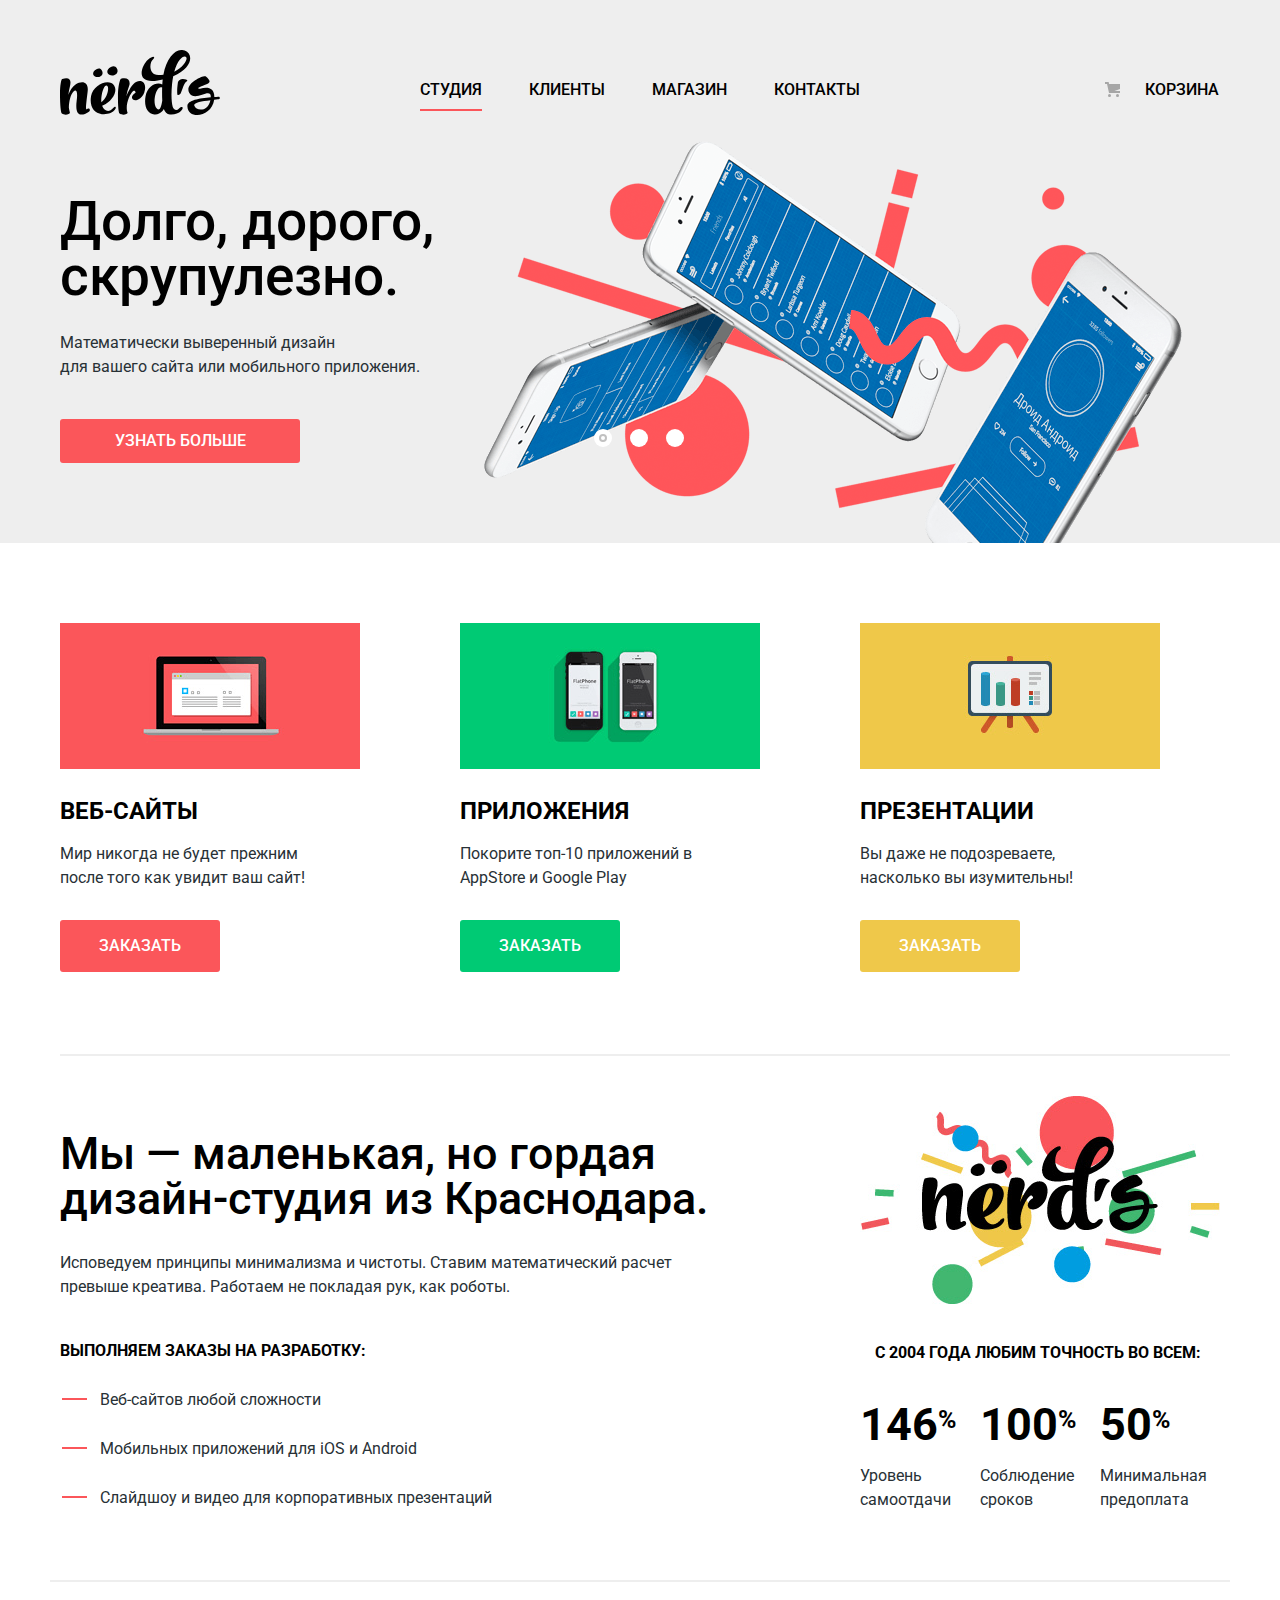
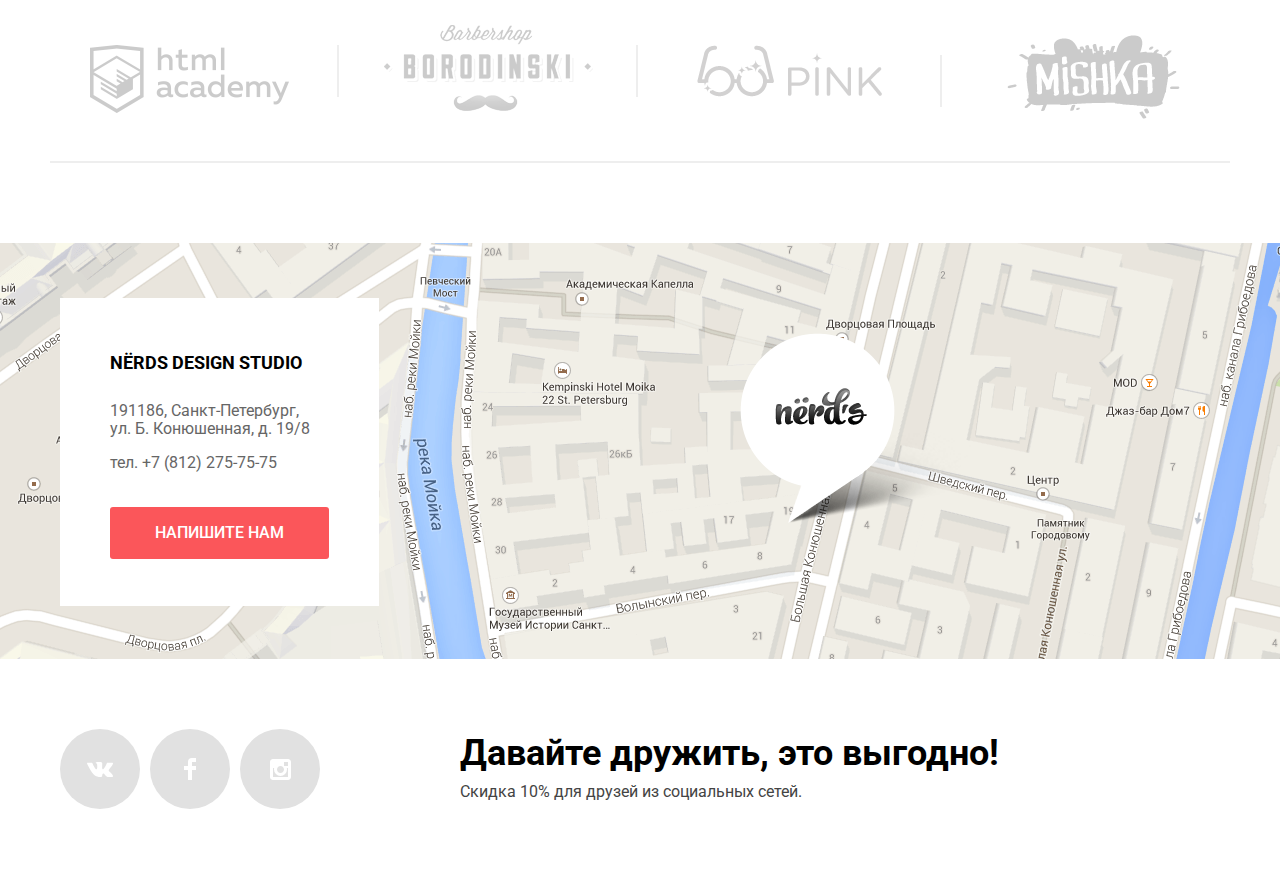
==== commit 7cf6b07d: "Исправления" ====
--- a/index.html
+++ b/index.html
@@ -191,7 +191,7 @@
 		</div>
 	</footer>
 
-	<section class="modal-form">
+	<article class="modal-form visually-hidden">
 		<h2 class="visually-hidden">Форма отправки сообщения</h2>
 		<form class="left-form" action="https://echo.htmlacademy.ru" method="post">
 			<p class="form-title">Напишите нам</p>
@@ -206,12 +206,12 @@
 				</div>
 				<div class="left-form-item left-form-textarea">
 					<label for="form-text">Текст письма:</label>
-					<textarea name="text" id="form-text" rows="5">В свободной форме</textarea>
+					<textarea name="text" id="form-text" rows="5" placeholder="В свободной форме"></textarea>
 				</div>
 			</div>
 			<button class="modal-sent" type="submit">Отправить</button>
 		</form>
 		<button class="modal-close">Закрыть</button>
-	</section> 
+	</article> 
 </body>
 </html>
--- a/css/style.css
+++ b/css/style.css
@@ -161,7 +161,7 @@
   position: absolute;
   left: 50%;
   bottom: 104px;
-  z-index: 100; 
+  z-index: 10; 
   width: 160px;
   height: 18px;
   text-align: center;
@@ -304,7 +304,7 @@
 	width: 100%;
 	height: 2px;
 	left: 0;
-	bottom: -80px;
+	bottom: -85px;
 	background-color: #eeeeee;
 }
 
@@ -412,7 +412,7 @@
 .content {
 	display: flex;
 	
-	margin-bottom: 120px;
+	margin-bottom: 110px;
 	margin-left: 10px;
 }
 
@@ -422,12 +422,12 @@
 }
 
 .content-right-logo  {
-	margin-top: -30px;
+	margin-top: -35px;
 }
 
 .content-left-list li {
 	position: relative;
-	padding-bottom: 20px;
+	padding-bottom: 25px;
 	padding-left: 40px;
 }
 
@@ -459,7 +459,7 @@
 }
 
 .content-right-list li {
-	margin-right: 25px;
+	margin-right: 20px;
 	width: 100px;
 }
 
@@ -497,7 +497,7 @@
 	font-weight: bold;
 	margin: 0;
 	padding: 0;
-	margin: 20px 0 30px 20px;
+	margin: 30px 0 26px 15px;
 }
 
 figure {
@@ -528,7 +528,7 @@
 
 .partners-logo2 {
 	width: 209px;
-	margin-top: -10px;
+	margin-top: -20px;
 	margin-left: -30px;
 }
 
@@ -544,7 +544,7 @@
 
 .partners-row {
 	position: relative;
-	margin-bottom: 115px;
+	margin-bottom: 117px;
 }
 
 .partners-row::before {
@@ -552,7 +552,7 @@
 	position: absolute;
 	width: 100%;
 	height: 2px;
-	transform: translateY(-60px);
+	transform: translateY(-65px);
 	background-color: #eeeeee;
 }
 
@@ -729,7 +729,7 @@
 }
 
 .footer-content {
-	width: 544px;
+	min-width: 544px;
 }
 
 .footer-content-title {
@@ -789,10 +789,11 @@
 	min-height: 590px;
 	background-color: #ffffff;
 	position: fixed;
-	top: 0px;
+	top: 20px;
 	left: 15%;
 	padding: 70px 100px 70px 90px;
 	box-shadow: 0 30px 50px rgba(0, 0, 0, 0.7);
+	z-index: 100;
 }
 
 .modal-close {
@@ -823,9 +824,16 @@
 	outline: none;
 }
 
+.modal-close:hover::before,
+.modal-close:hover::after,
 .modal-close:focus::before,
 .modal-close:focus::after {
 	background-color: #fb565a;
+}
+
+.modal-close:active::before,
+.modal-close:active::after {
+	background-color: #ffeeee;
 }
 
 .modal-close::before {
@@ -996,6 +1004,10 @@
 	margin-bottom: 20px;
 }
 
+.filter-option:last-child {
+	margin-bottom: 15px;
+}
+
 .column-left-form-input + label:hover::before {
 	border-color: #4d4d4d;
 } 
@@ -1089,7 +1101,7 @@
 	line-height: 1.666;
 	text-transform: uppercase;
 	font-weight: bold;
-	margin-bottom: 15px;
+	margin-bottom: 20px;
 }
 
 .price-range-min-title,
@@ -1147,10 +1159,11 @@
 .sort-links {
 	width: 370px;
 	display: flex;
-}
-
-.sort-links a:not(:last-child) {
-	margin-right: 20px;
+	flex-wrap: wrap;
+}
+
+.sort-links a:not(:last-child):not(.triangle-down) {
+	margin-right: 25px;
 }
 
 .sort-title {
@@ -1167,6 +1180,7 @@
 
 .triangle-down {
 	margin-left: auto;
+	margin-right: 20px;
 }
 
 .sort-link {
@@ -1253,7 +1267,7 @@
 .catalog-item .item-content {
 	position: absolute;
 	left: 0;
-	bottom: 0px;	
+	bottom: -2px;	
 	width: 360px;
 	height: 231px;
 	text-align: center;
@@ -1430,7 +1444,7 @@
 
 .range-controls .toggle-min {
 	top: 31px;
-  	left: 50px;
+  	left: 20px;
 }
 
 .range-controls .toggle-max {
@@ -1451,9 +1465,9 @@
 }
 
 .price-controls input {
-  width: 65px;
+  width: 80px;
   padding: 8px 10px;
-  margin-left: 20px;
+  margin-left: 10px;
   
   font-family: Roboto, Arial, sans-serif;
   font-size: 16px;
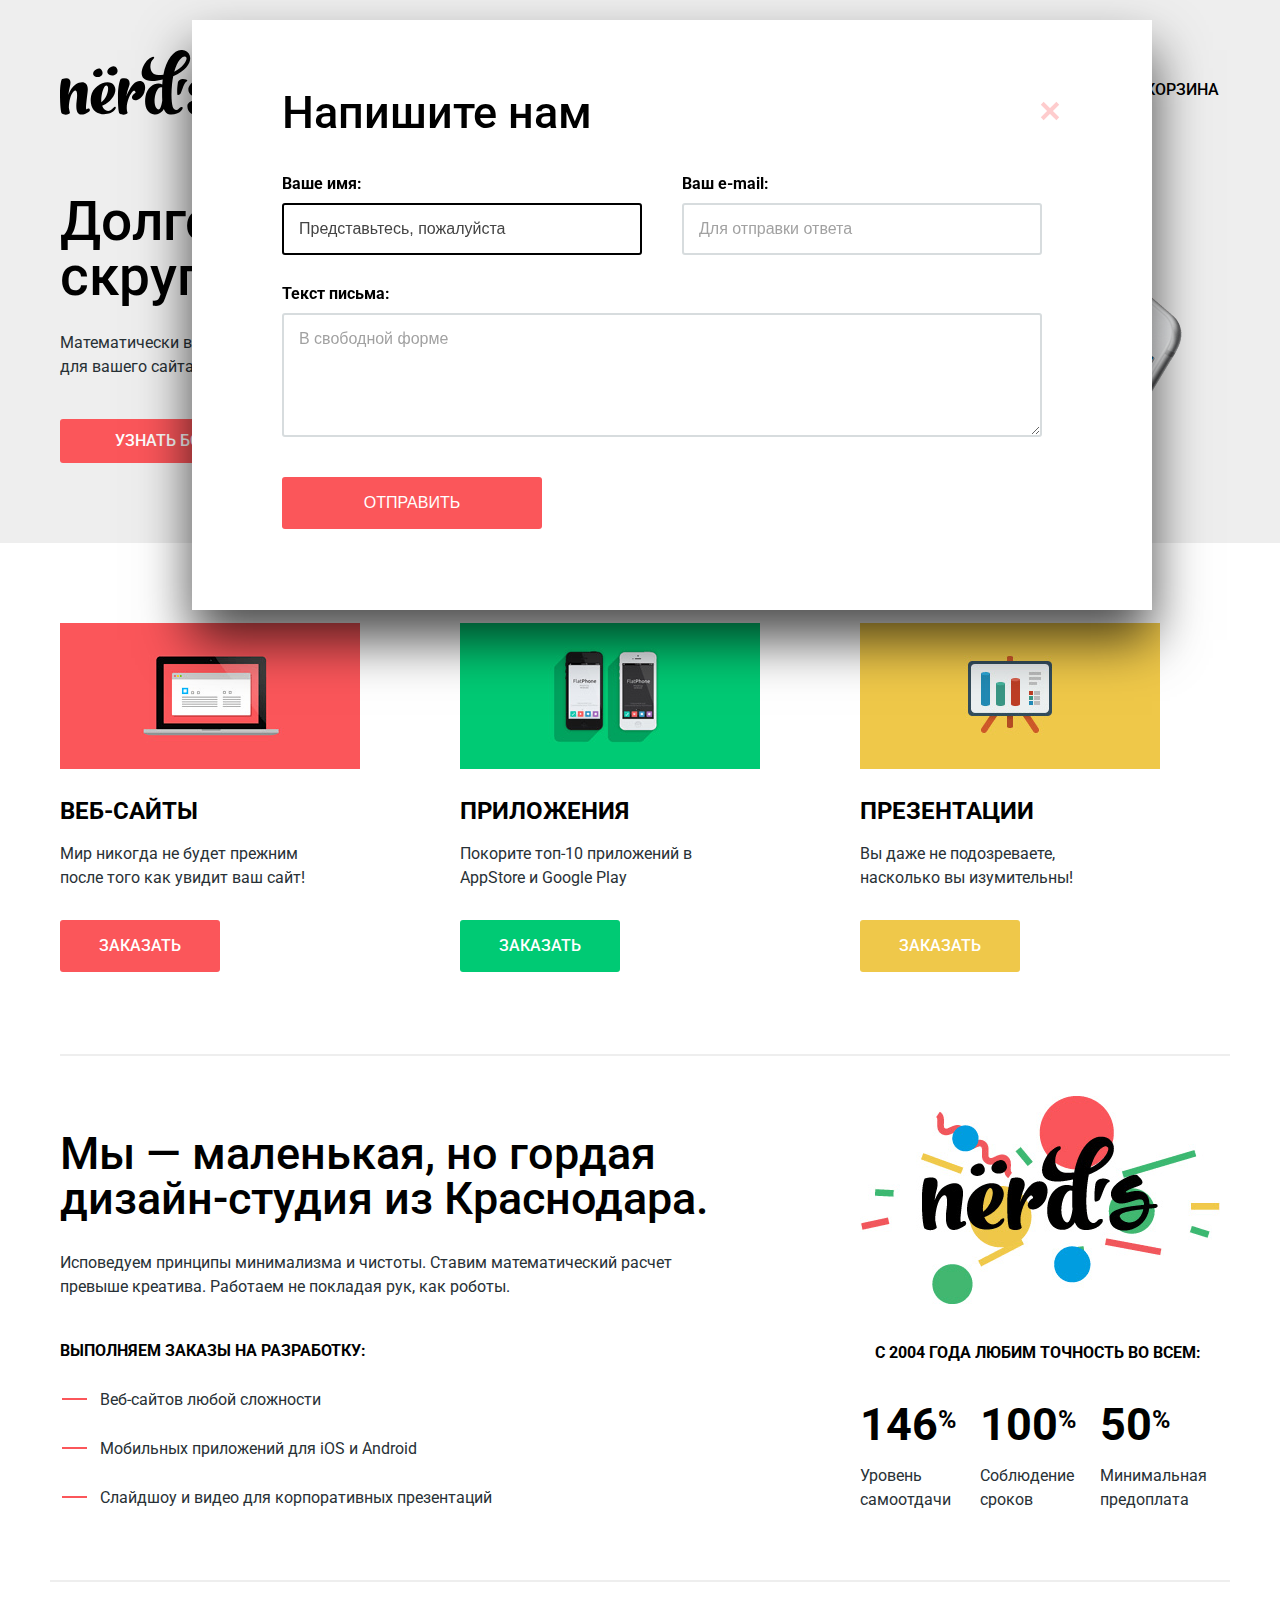
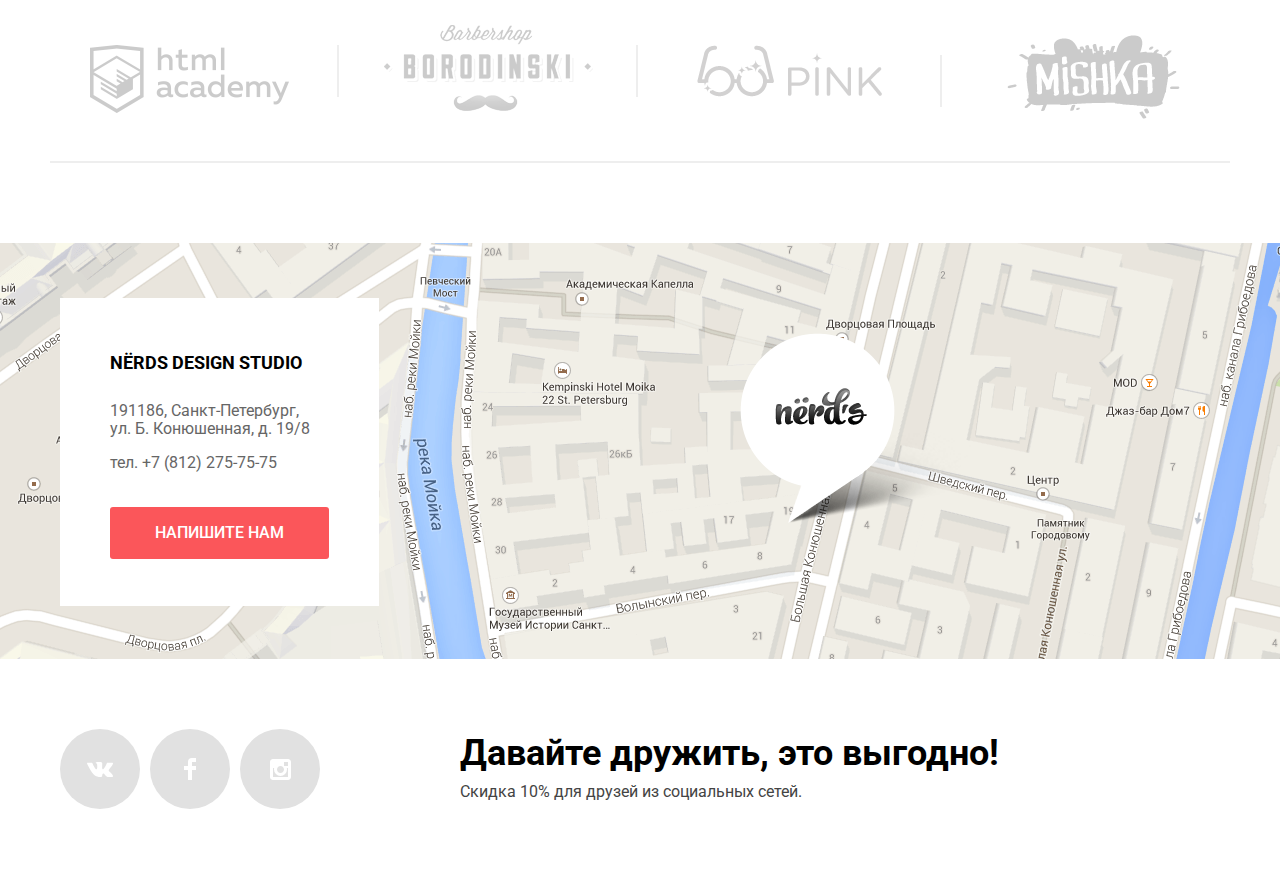
==== commit a82e1d2b: "Исправления по форме" ====
--- a/index.html
+++ b/index.html
@@ -191,7 +191,7 @@
 		</div>
 	</footer>
 
-	<article class="modal-form visually-hidden">
+	<article class="modal-form">
 		<h2 class="visually-hidden">Форма отправки сообщения</h2>
 		<form class="left-form" action="https://echo.htmlacademy.ru" method="post">
 			<p class="form-title">Напишите нам</p>
@@ -202,7 +202,7 @@
 				</div>
 				<div class="left-form-item">
 					<label for="form-email">Ваш e-mail:</label>
-					<input type="text" name="email" id="form-email" placeholder="Для отправки ответа">	
+					<input type="email" name="email" id="form-email" placeholder="Для отправки ответа">	
 				</div>
 				<div class="left-form-item left-form-textarea">
 					<label for="form-text">Текст письма:</label>
--- a/css/style.css
+++ b/css/style.css
@@ -866,40 +866,69 @@
 }
 
 
-.left-form input[type="text"] {
+.left-form input[type="text"],
+.left-form input[type="email"] {
 	font-weight: 400;
 	line-height: 1.125;
 	text-transform: none;
-	color: rgba(68, 68, 68, 0.5);
 	border: 2px solid #d7dcde;
+	border-radius: 3px;
 	width: 360px;
 	padding: 15px;
+	color: #444444;
 }
 
 .left-form textarea {
 	font-weight: 400;
 	line-height: 1.125;
 	text-transform: none;
-	color: rgba(68, 68, 68, 0.5);
+	color: #444444;
 	border: 2px solid #d7dcde;
+	border-radius: 3px;
 	padding: 15px;
 	margin-bottom: 10px;
 }
 
 .left-form input[type="text"]:hover,
+.left-form input[type="email"]:hover,
 .left-form textarea:hover {
 	border: 2px solid #b4b9bb;
 }
 
 .left-form input[type="text"]:focus,
+.left-form input[type="email"]:focus,
 .left-form textarea:focus {
 	border: 2px solid #000000;
 	outline: none;
 }
 
 .left-form input[type="text"]:invalid,
+.left-form input[type="email"]:invalid,
 .left-form textarea:invalid {
 	border: 2px solid #e74246;
+	color: #e74246;
+}
+
+.left-form input[type="text"]::-webkit-input-placeholder,
+.left-form input[type="email"]::-webkit-input-placeholder,
+.left-form textarea::-webkit-input-placeholder {
+	color: rgba(68, 68, 68, 0.5);
+}
+
+.left-form input[type="text"]:hover::-webkit-input-placeholder,
+.left-form input[type="email"]:hover::-webkit-input-placeholder, {
+	color: rgba(68, 68, 68, 0.5); 
+}
+
+.left-form input[type="text"]:focus::-webkit-input-placeholder,
+.left-form input[type="email"]:focus::-webkit-input-placeholder,
+.left-form textarea:focus::-webkit-input-placeholder {
+	color: #444444;
+}
+
+.left-form input[type="text"]:invalid::-webkit-input-placeholder,
+.left-form input[type="email"]:invalid::-webkit-input-placeholder,
+.left-form textarea:invalid::-webkit-input-placeholder {
 	color: #e74246;
 }
 
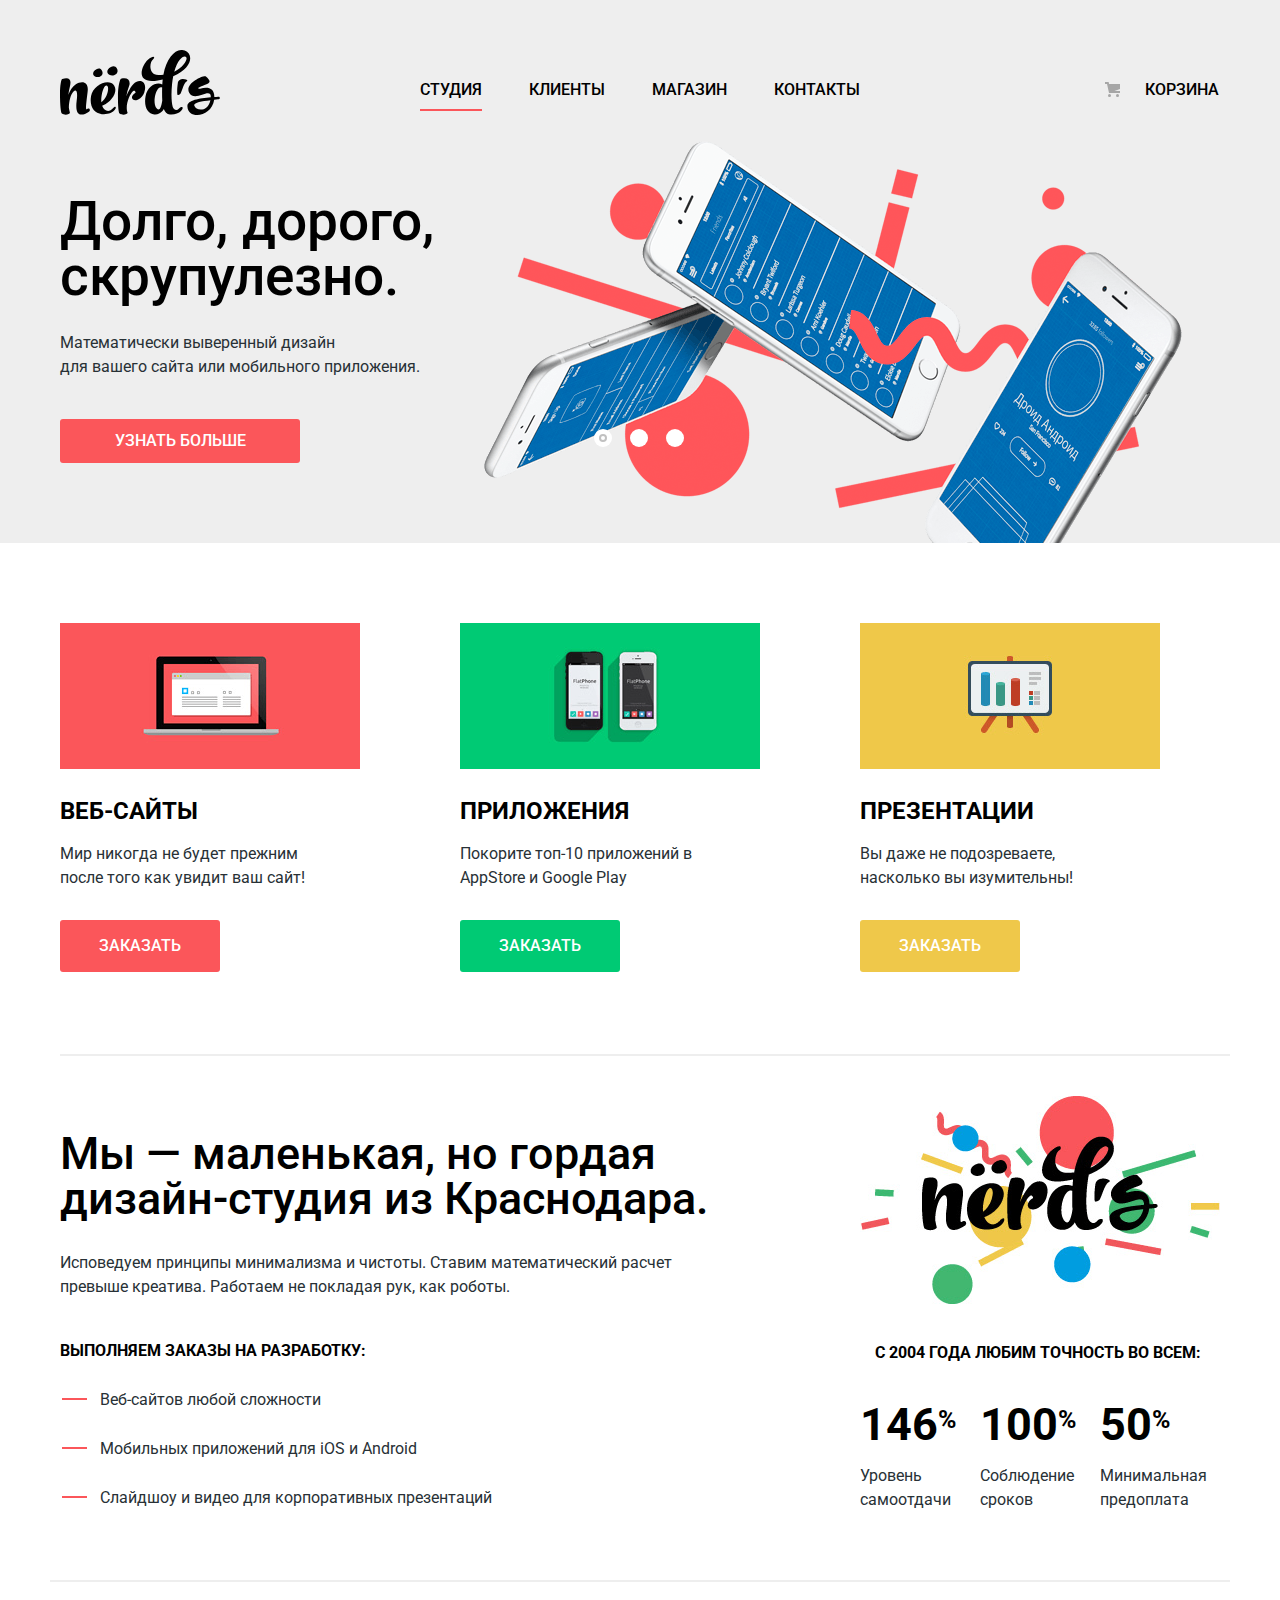
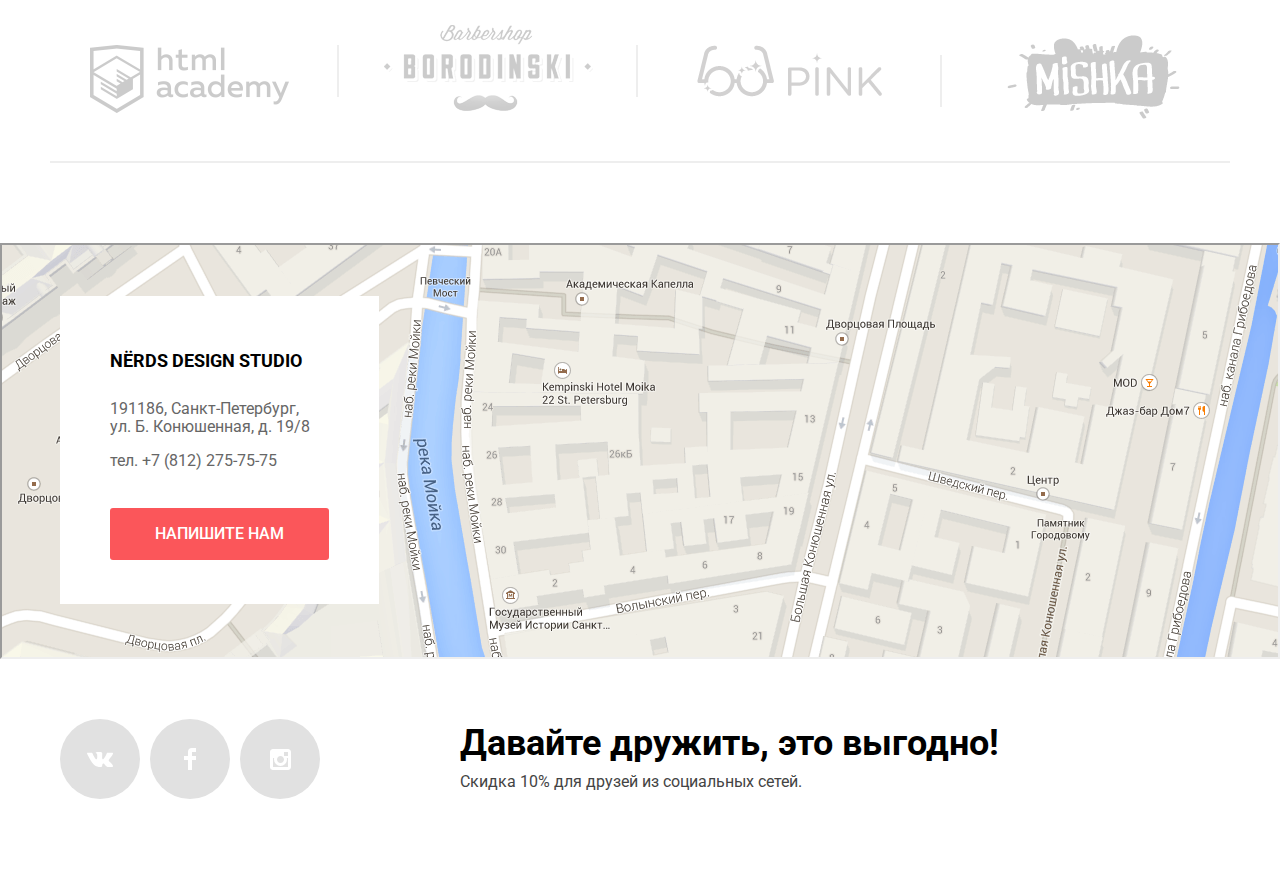
==== commit 6b920d6c: "Оживление формы" ====
--- a/index.html
+++ b/index.html
@@ -145,11 +145,12 @@
 	<section class="contacts">
 		<h2 class="visually-hidden">Контакты</h2>
 		<div class="map">
+			<iframe src="https://www.google.com/maps/embed?pb=!1m18!1m12!1m3!1d1998.6037999040354!2d30.322010416394033!3d59.938716271971415!2m3!1f0!2f0!3f0!3m2!1i1024!2i768!4f13.1!3m3!1m2!1s0x4696310fca5ba729%3A0xea9c53d4493c879f!2sBolshaya+Konyushennaya+ul.%2C+19%2C+Sankt-Peterburg%2C+Russia%2C+191186!5e0!3m2!1sen!2s!4v1441888483426" width="766" height="560" allowfullscreen></iframe>
 			<img class="map-inner" src="img/map.png" width="1440" height="416" alt="Карта">
 			<div class="container">
-				<div class="map-marker">
+				<!--<div class="map-marker">
 					<img src="img/map-marker.png" width="231" height="190" alt="map-marker">
-				</div>
+				</div>-->
 				<div class="contacts-left">
 					<div class="contacts-left-text">
 						<h4>NЁRDS DESIGN STUDIO</h4>
@@ -206,12 +207,60 @@
 				</div>
 				<div class="left-form-item left-form-textarea">
 					<label for="form-text">Текст письма:</label>
-					<textarea name="text" id="form-text" rows="5" placeholder="В свободной форме"></textarea>
+					<textarea name="textarea" id="form-text" rows="5" placeholder="В свободной форме"></textarea>
 				</div>
 			</div>
 			<button class="modal-sent" type="submit">Отправить</button>
 		</form>
 		<button class="modal-close">Закрыть</button>
-	</article> 
+	</article>
+ 
+	<script>
+		var link = document.querySelector(".btn");
+		var popup = document.querySelector(".modal-form");
+		var close = popup.querySelector(".modal-close");
+
+		var name = popup.querySelector("[name=name]");
+		var email = popup.querySelector("[name=email]");
+		var text = popup.querySelector("[name=textarea]");
+		var form = popup.querySelector("form");
+
+		var storage = localStorage.getItem("email");
+
+		link.addEventListener("click", function (evt) {
+			evt.preventDefault();
+			popup.classList.add("modal-show");
+			if (storage) {
+				email.value = storage;
+				name.focus();
+			} else {
+				email.focus();
+			}
+		});
+
+		close.addEventListener("click", function (evt) {
+			evt.preventDefault();
+			popup.classList.remove("modal-show");
+		});
+
+		form.addEventListener("submit", function (evt) {
+			if (!name.value || !email.value || !textarea) {
+				evt.preventDefault();
+				popup.classList.remove("modal-error");
+				popup.offsetWidth = popup.offsetWidth;
+				popup.classList.add("modal-error");
+			}	else {
+				localStorage.setItem("email", email.value);
+			}	
+		});
+
+		window.addEventListener("keydown", function (evt) {
+			if (evt.keyCode === 27) {
+				if (popup.classList.contains("modal-show")) {
+				popup.classList.remove("modal-show");
+				}
+			}
+		});
+	</script>
 </body>
 </html>
--- a/css/style.css
+++ b/css/style.css
@@ -620,6 +620,11 @@
 	background: url(../img/map.png) no-repeat 50% 50% #ffffff;
 }
 
+.map iframe {
+	width: 100%;
+	height: 416px;
+}
+
 .map-inner {
 	position: absolute;
 	max-width: 100%;
@@ -634,12 +639,12 @@
 
 .map-marker {
 	position: absolute;
-	top: 90px;
-	left: 700px;
+	top: 20px;
+	left: 50px;
 }
 
 .contacts {
-	margin-bottom: 70px;
+	margin-bottom: 60px;
 }
 
 .contacts-left {
@@ -648,7 +653,8 @@
 	width: 319px;
 	height: 308px;
 	left: 20px;
-	top: 55px;
+	top: -370px;
+	z-index: 90;
 }
 
 .content-right-text {
@@ -668,7 +674,7 @@
 }
 
 .contacts-left-text p:last-of-type {
-	margin-bottom: 35px;
+	margin-bottom: 38px;
 }
 
 .contacts-left p {
@@ -784,7 +790,48 @@
 	box-shadow: inset 0px 3px 0 0 #c13135;
 }
 
+@keyframes bounce {
+	0% {
+		transform: translateY(-2000px;);
+	}
+
+	70% {
+		transform: translateY(30px);
+	}
+
+	90%	{
+    transform: translateY(-10px);
+  	}
+
+  100% {
+    transform: translateY(0);
+  	}
+}
+
+@keyframes shake {
+	0%,
+	100% {
+		transform: translateX(0);
+	}
+
+	10%,
+	30%,
+	50%,
+	70%,
+	90% {
+		transform: translateX(-10px);
+	}
+
+	20%,
+	40%,
+	60%,
+	80% {
+		transform: translateX(10px);
+	}
+}
+
 .modal-form {
+	display: none;
 	width: 960px;
 	min-height: 590px;
 	background-color: #ffffff;
@@ -794,6 +841,15 @@
 	padding: 70px 100px 70px 90px;
 	box-shadow: 0 30px 50px rgba(0, 0, 0, 0.7);
 	z-index: 100;
+}
+
+.modal-show {
+	display: block;
+	animation: bounce 0.6s;
+}
+
+.modal-error {
+	animation: shake 0.6s;
 }
 
 .modal-close {
@@ -1411,6 +1467,10 @@
 
 .pagination-list {
 	margin-bottom: 55px;
+}
+
+.inner-page .contacts {
+	margin-bottom: 70px;
 }
 
 /* range filter */
@@ -1511,4 +1571,3 @@
 .max-price {
   text-align: right;
 }
-
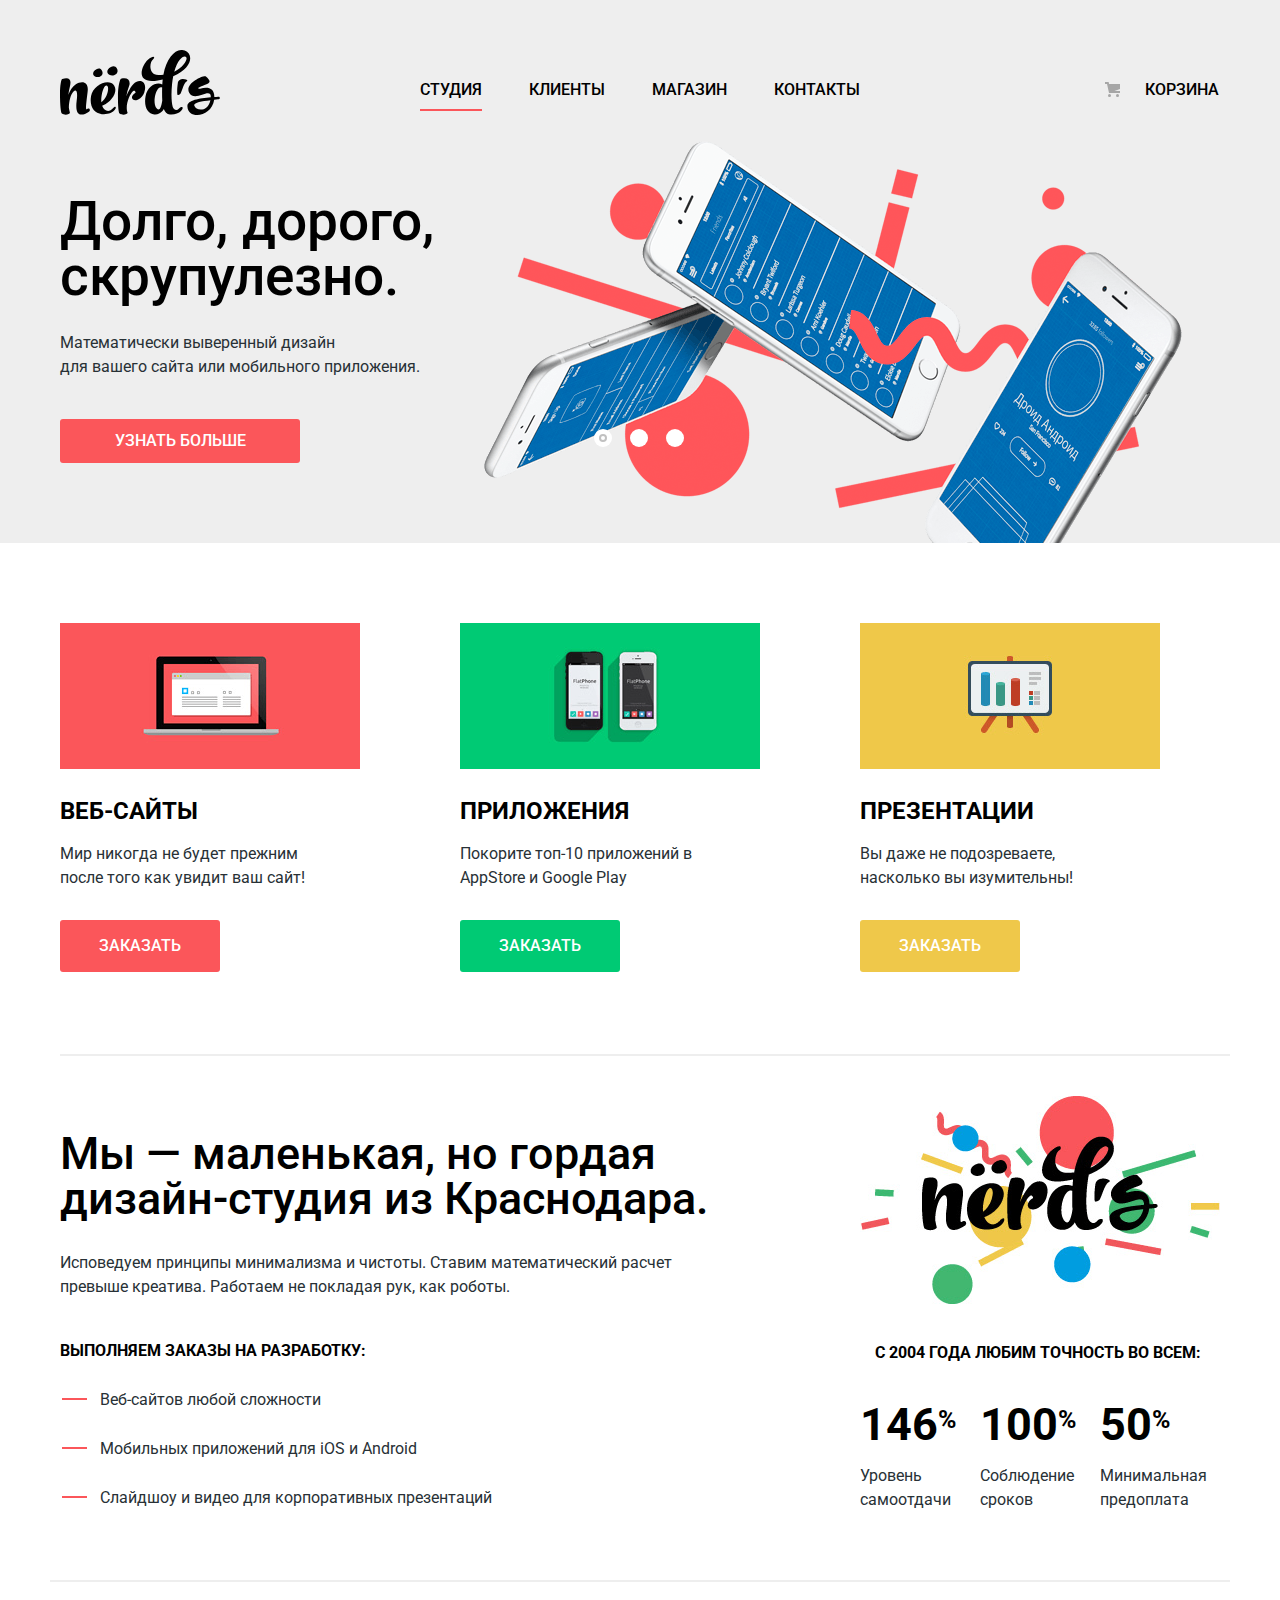
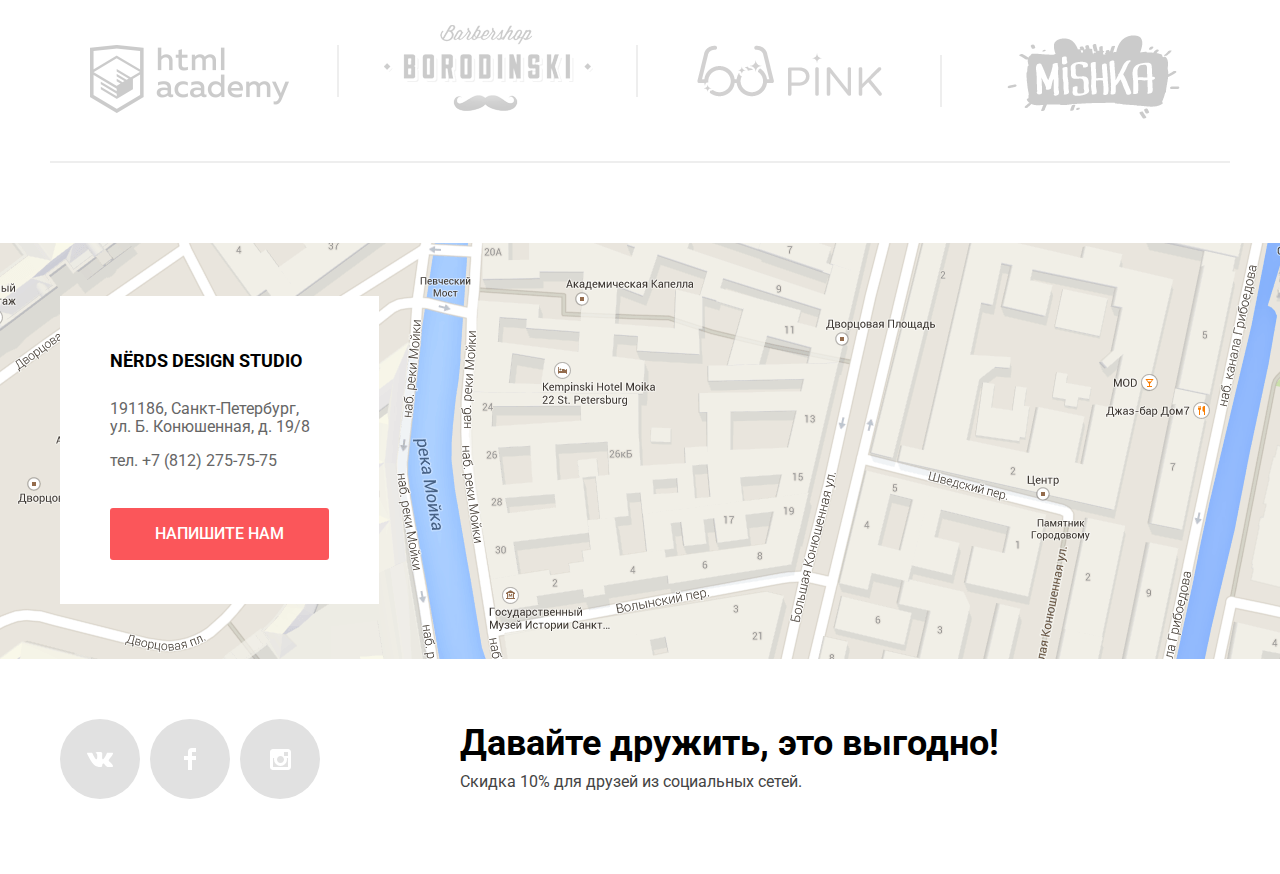
==== commit 7d3c7574: "Отправка формы" ====
--- a/index.html
+++ b/index.html
@@ -207,7 +207,7 @@
 				</div>
 				<div class="left-form-item left-form-textarea">
 					<label for="form-text">Текст письма:</label>
-					<textarea name="textarea" id="form-text" rows="5" placeholder="В свободной форме"></textarea>
+					<textarea name="messageBox" id="form-text" rows="5" placeholder="В свободной форме"></textarea>
 				</div>
 			</div>
 			<button class="modal-sent" type="submit">Отправить</button>
@@ -222,7 +222,7 @@
 
 		var name = popup.querySelector("[name=name]");
 		var email = popup.querySelector("[name=email]");
-		var text = popup.querySelector("[name=textarea]");
+		var messageBox = popup.querySelector("[name=messageBox]");
 		var form = popup.querySelector("form");
 
 		var storage = localStorage.getItem("email");
@@ -241,10 +241,11 @@
 		close.addEventListener("click", function (evt) {
 			evt.preventDefault();
 			popup.classList.remove("modal-show");
+			popup.classList.remove("modal-error");
 		});
 
 		form.addEventListener("submit", function (evt) {
-			if (!name.value || !email.value || !textarea) {
+			if (!name.value || !email.value || !messageBox.value) {
 				evt.preventDefault();
 				popup.classList.remove("modal-error");
 				popup.offsetWidth = popup.offsetWidth;
@@ -258,6 +259,7 @@
 			if (evt.keyCode === 27) {
 				if (popup.classList.contains("modal-show")) {
 				popup.classList.remove("modal-show");
+				popup.classList.remove("modal-error");
 				}
 			}
 		});
--- a/css/style.css
+++ b/css/style.css
@@ -623,6 +623,7 @@
 .map iframe {
 	width: 100%;
 	height: 416px;
+	border: none;
 }
 
 .map-inner {
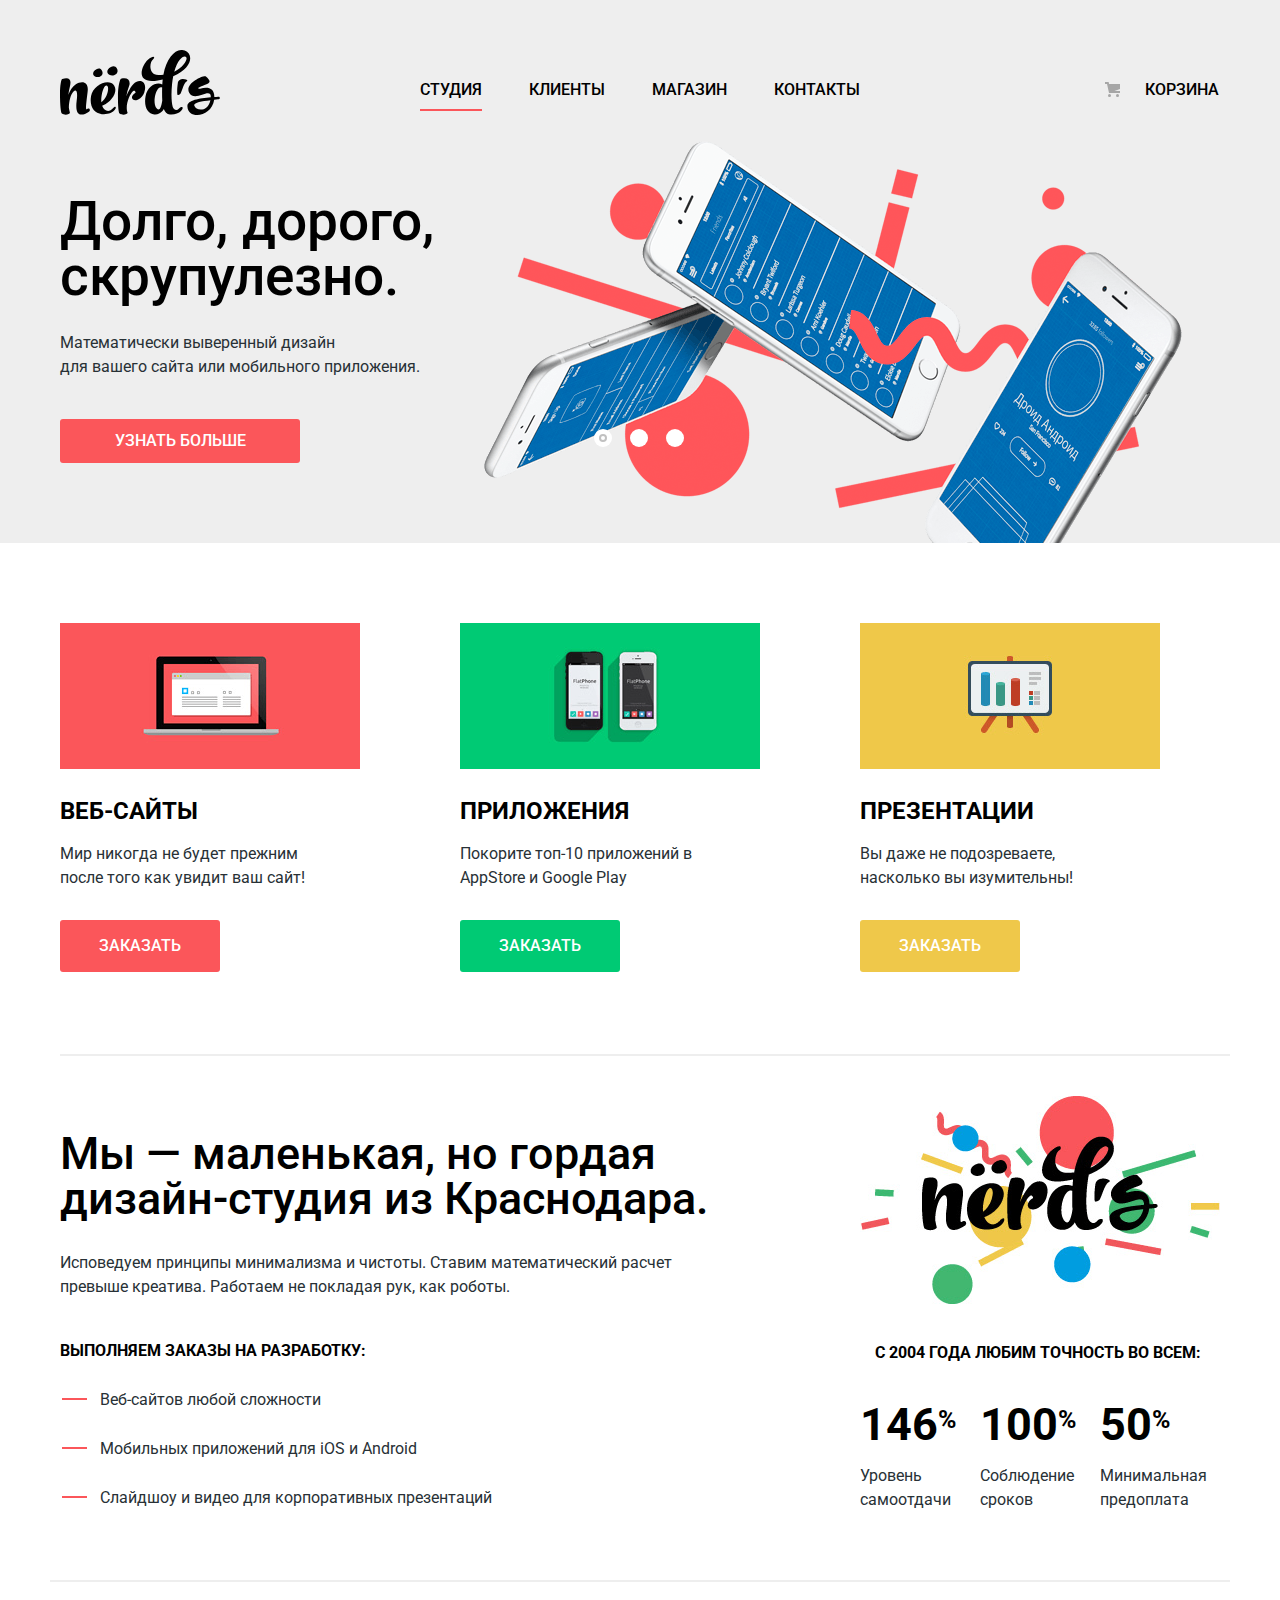
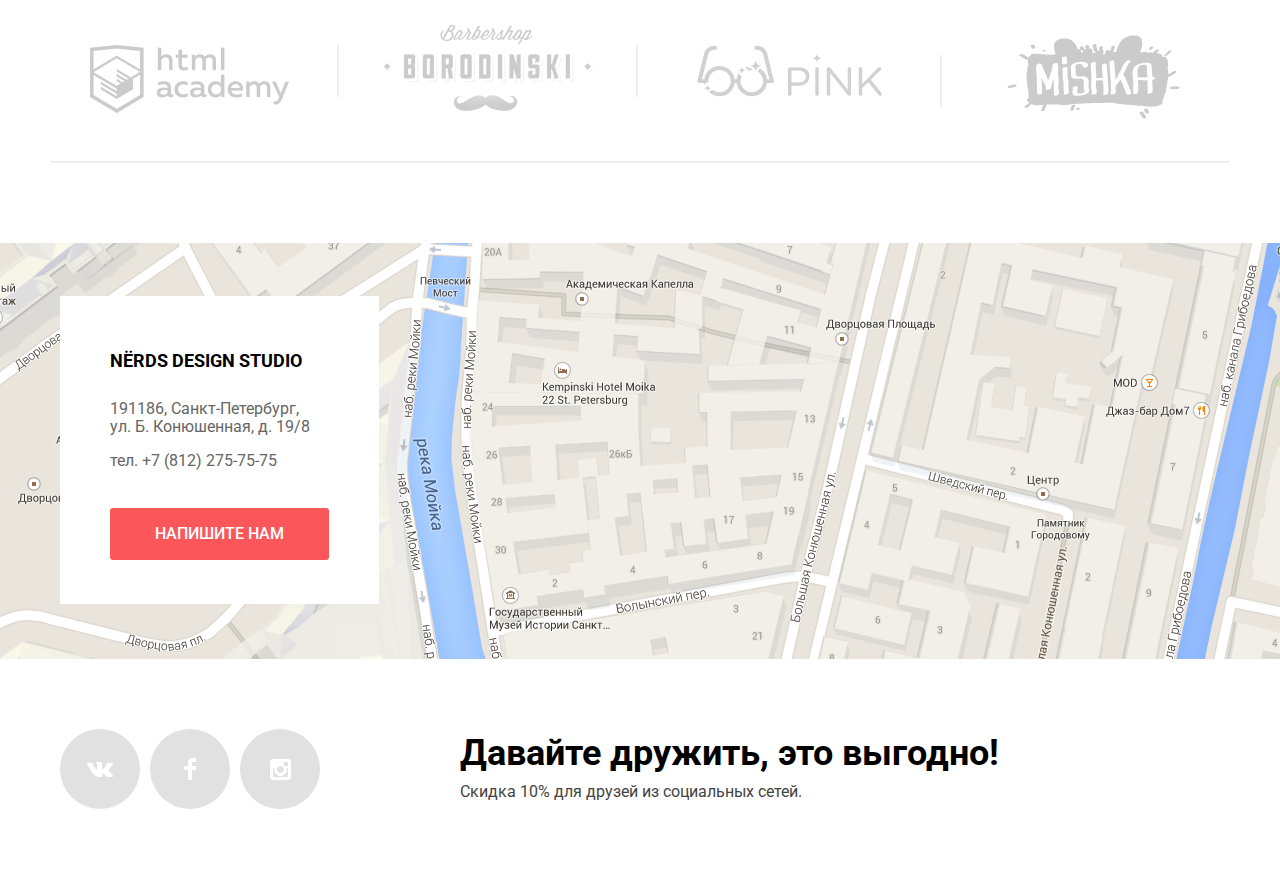
==== commit 551bdb89: "Исправления по отправке формы" ====
--- a/index.html
+++ b/index.html
@@ -199,7 +199,7 @@
 			<div class="left-form-wrapper">
 				<div class="left-form-item">
 					<label for="form-name">Ваше имя:</label>
-					<input type="text" name="name" id="form-name" placeholder="Представьтесь, пожалуйста" autofocus>
+					<input type="text" name="formName" id="form-name" placeholder="Представьтесь, пожалуйста" autofocus>
 				</div>
 				<div class="left-form-item">
 					<label for="form-email">Ваш e-mail:</label>
@@ -220,7 +220,7 @@
 		var popup = document.querySelector(".modal-form");
 		var close = popup.querySelector(".modal-close");
 
-		var name = popup.querySelector("[name=name]");
+		var formName = popup.querySelector("[name=formName]");
 		var email = popup.querySelector("[name=email]");
 		var messageBox = popup.querySelector("[name=messageBox]");
 		var form = popup.querySelector("form");
@@ -232,7 +232,7 @@
 			popup.classList.add("modal-show");
 			if (storage) {
 				email.value = storage;
-				name.focus();
+				formName.focus();
 			} else {
 				email.focus();
 			}
@@ -245,7 +245,7 @@
 		});
 
 		form.addEventListener("submit", function (evt) {
-			if (!name.value || !email.value || !messageBox.value) {
+			if (!formName.value || !email.value || !messageBox.value) {
 				evt.preventDefault();
 				popup.classList.remove("modal-error");
 				popup.offsetWidth = popup.offsetWidth;
--- a/css/style.css
+++ b/css/style.css
@@ -645,7 +645,7 @@
 }
 
 .contacts {
-	margin-bottom: 60px;
+	margin-bottom: 70px;
 }
 
 .contacts-left {
@@ -838,7 +838,8 @@
 	background-color: #ffffff;
 	position: fixed;
 	top: 20px;
-	left: 15%;
+	left: 50%;
+	margin-left: -500px;
 	padding: 70px 100px 70px 90px;
 	box-shadow: 0 30px 50px rgba(0, 0, 0, 0.7);
 	z-index: 100;
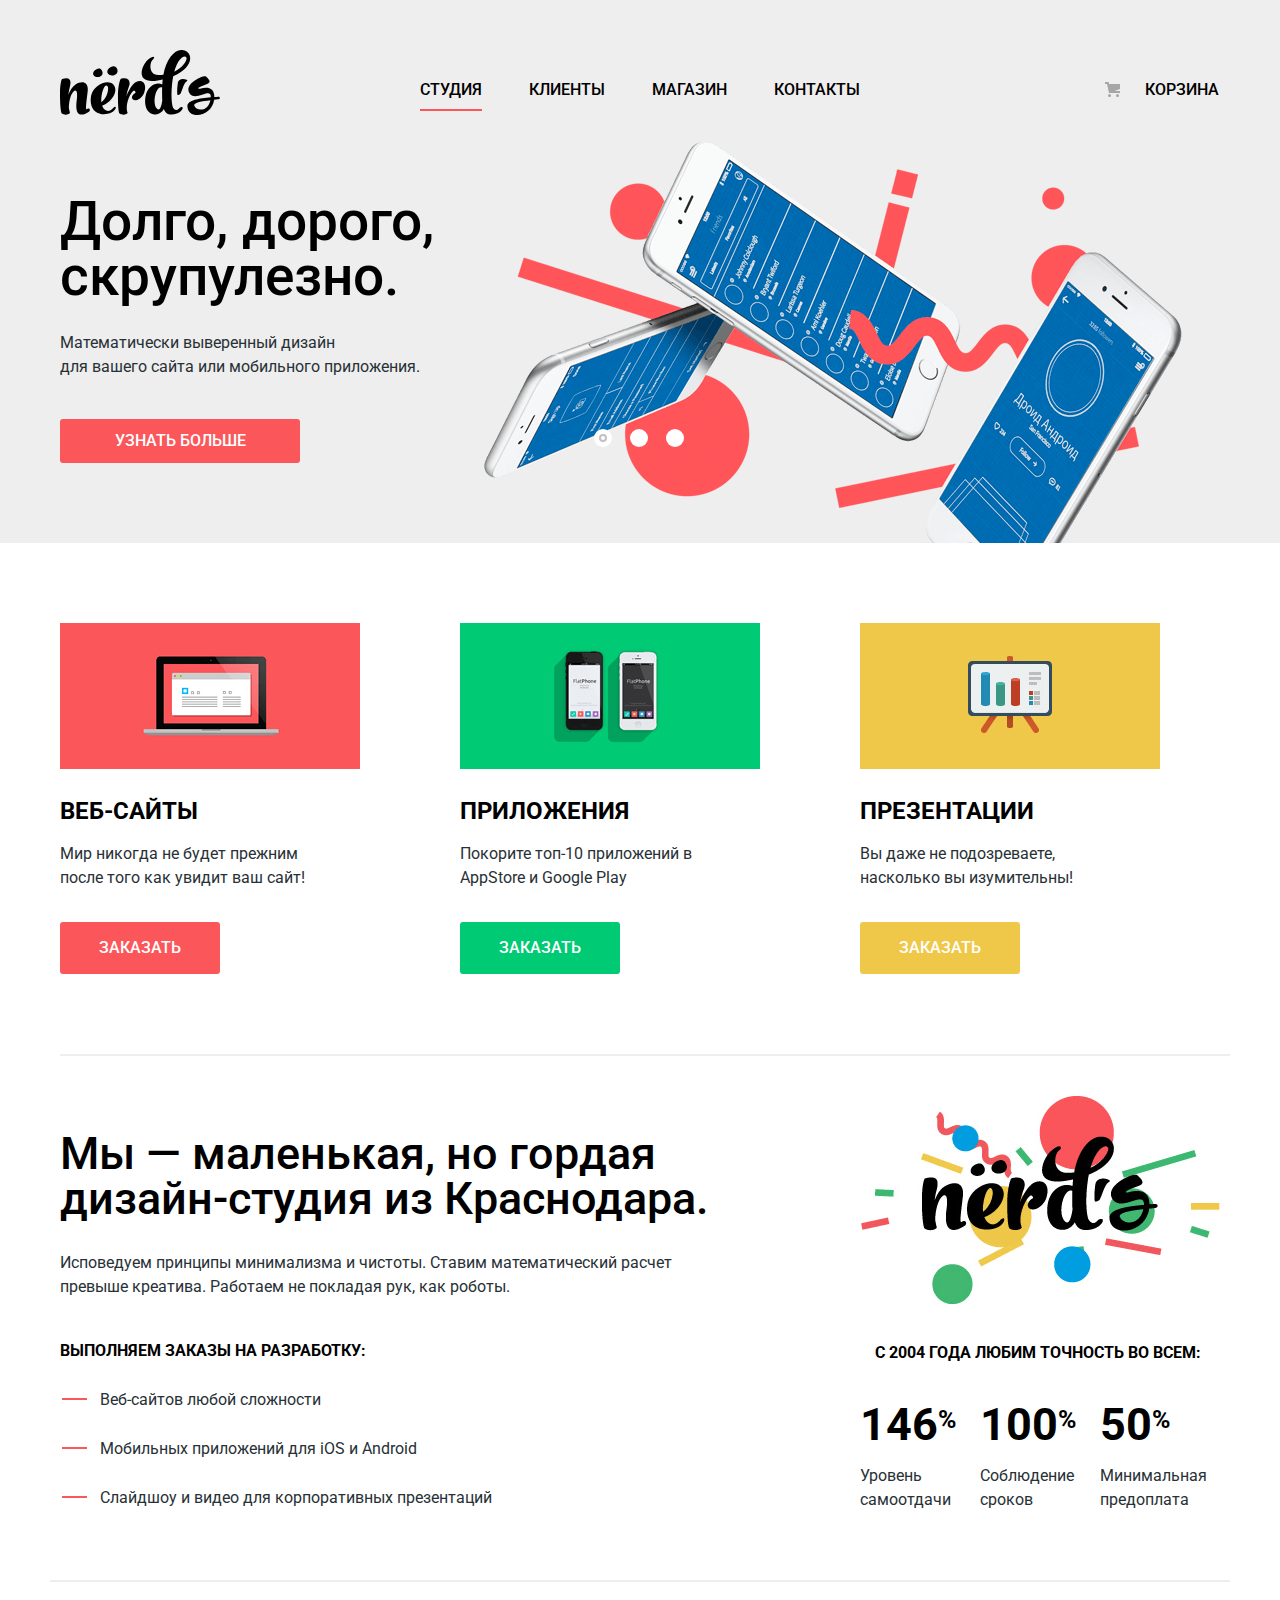
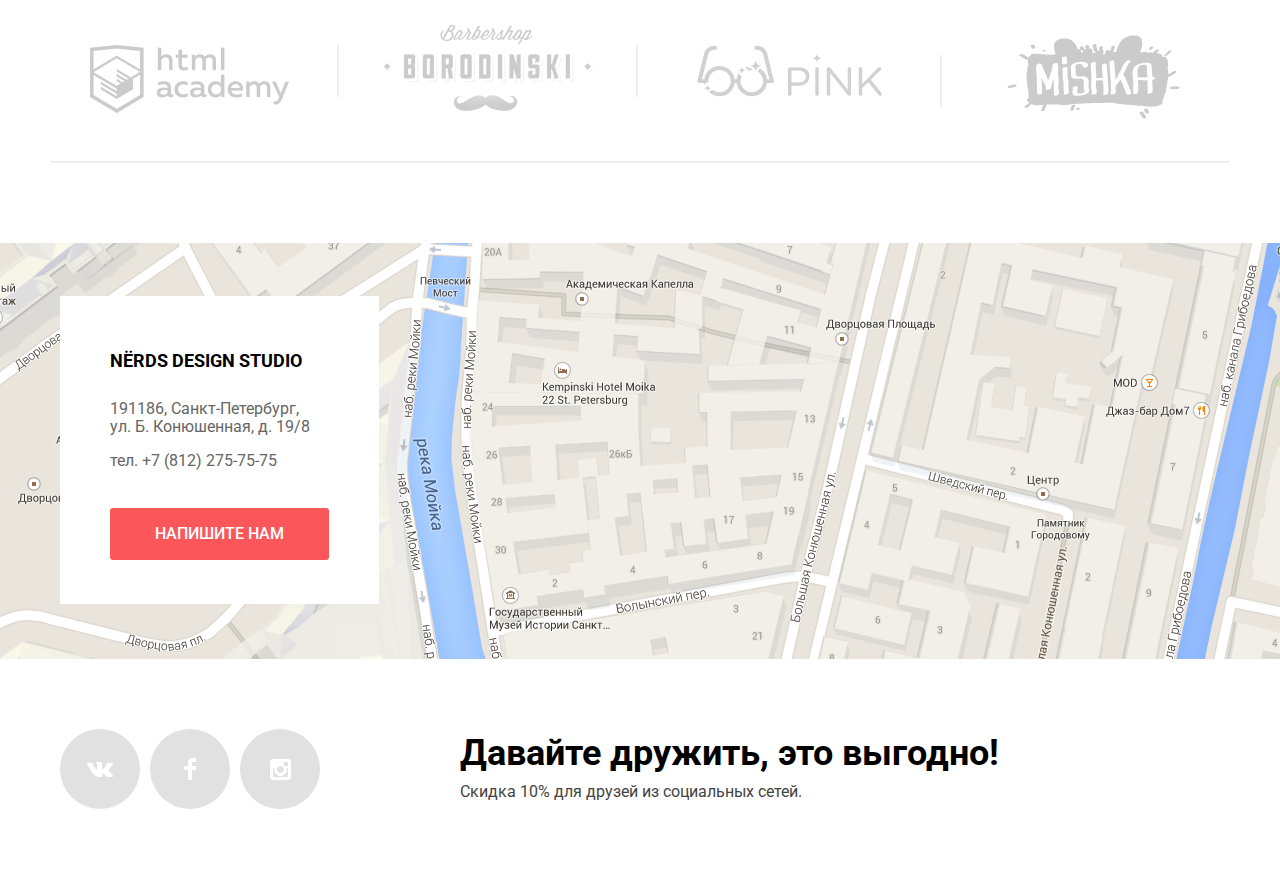
==== commit 0f992e1e: "Финальная проверка" ====
--- a/index.html
+++ b/index.html
@@ -110,15 +110,21 @@
 				<p class="content-right-subtitle">с 2004 года Любим точность во всем:</p>
 				<ul class="content-right-list">
 					<li>
-						<figure><b>146<sup>%</sup></b></figure>	
+						<figure class="content-rigt-list-figure">
+							<b>146<sup>%</sup></b>
+						</figure>	
 						<span class="content-right-text">Уровень самоотдачи</span>
 					</li>
 					<li>
-						<figure><b>100<sup>%</sup></b></figure>
+						<figure class="content-rigt-list-figure"> 
+							<b>100<sup>%</sup></b>
+						</figure>
 						<span class="content-right-text">Соблюдение сроков</span>
 					</li>
 					<li>
-						<figure><b>50<sup>%</sup></b></figure>
+						<figure class="content-rigt-list-figure">
+							<b>50<sup>%</sup></b>
+						</figure>
 						<span class="content-right-text">Минимальная предоплата</span>
 					</li>
 				</ul>
@@ -148,15 +154,12 @@
 			<iframe src="https://www.google.com/maps/embed?pb=!1m18!1m12!1m3!1d1998.6037999040354!2d30.322010416394033!3d59.938716271971415!2m3!1f0!2f0!3f0!3m2!1i1024!2i768!4f13.1!3m3!1m2!1s0x4696310fca5ba729%3A0xea9c53d4493c879f!2sBolshaya+Konyushennaya+ul.%2C+19%2C+Sankt-Peterburg%2C+Russia%2C+191186!5e0!3m2!1sen!2s!4v1441888483426" width="766" height="560" allowfullscreen></iframe>
 			<img class="map-inner" src="img/map.png" width="1440" height="416" alt="Карта">
 			<div class="container">
-				<!--<div class="map-marker">
-					<img src="img/map-marker.png" width="231" height="190" alt="map-marker">
-				</div>-->
 				<div class="contacts-left">
 					<div class="contacts-left-text">
 						<h4>NЁRDS DESIGN STUDIO</h4>
 						<p>191186, Санкт-Петербург,<br> ул. Б. Конюшенная, д. 19/8</p>
 						<p>тел. +7 (812) 275-75-75</p>
-						<a class="btn" href="#">Напишите нам</a>
+						<a class="btn" href="writeus.html">Напишите нам</a>
 					</div>
 				</div>
 			</div>
@@ -214,55 +217,6 @@
 		</form>
 		<button class="modal-close">Закрыть</button>
 	</article>
- 
-	<script>
-		var link = document.querySelector(".btn");
-		var popup = document.querySelector(".modal-form");
-		var close = popup.querySelector(".modal-close");
-
-		var formName = popup.querySelector("[name=formName]");
-		var email = popup.querySelector("[name=email]");
-		var messageBox = popup.querySelector("[name=messageBox]");
-		var form = popup.querySelector("form");
-
-		var storage = localStorage.getItem("email");
-
-		link.addEventListener("click", function (evt) {
-			evt.preventDefault();
-			popup.classList.add("modal-show");
-			if (storage) {
-				email.value = storage;
-				formName.focus();
-			} else {
-				email.focus();
-			}
-		});
-
-		close.addEventListener("click", function (evt) {
-			evt.preventDefault();
-			popup.classList.remove("modal-show");
-			popup.classList.remove("modal-error");
-		});
-
-		form.addEventListener("submit", function (evt) {
-			if (!formName.value || !email.value || !messageBox.value) {
-				evt.preventDefault();
-				popup.classList.remove("modal-error");
-				popup.offsetWidth = popup.offsetWidth;
-				popup.classList.add("modal-error");
-			}	else {
-				localStorage.setItem("email", email.value);
-			}	
-		});
-
-		window.addEventListener("keydown", function (evt) {
-			if (evt.keyCode === 27) {
-				if (popup.classList.contains("modal-show")) {
-				popup.classList.remove("modal-show");
-				popup.classList.remove("modal-error");
-				}
-			}
-		});
-	</script>
+	<script src="js/script.js"></script>	
 </body>
 </html>
--- a/css/style.css
+++ b/css/style.css
@@ -1,8 +1,3 @@
-
- * {
-	box-sizing: border-box;
-}
-
 body {
 	margin: 0;
 	padding: 0;
@@ -16,19 +11,22 @@
 	box-sizing: border-box;
 }
 
-::before,
-::after {
+html { 
 	box-sizing: border-box;
+}
+
+*, *::before, *::after { 
+	box-sizing: inherit; 
+}
+
+a {
+	text-decoration: none;
 }
 
 .container {
 	width: 1200px;
 	margin: 0 auto;
 	padding: 0 10px;
-}
-
-a {
-	text-decoration: none;
 }
 
 .header-wrapper {
@@ -143,152 +141,153 @@
 	color: #283136;
 }
 
-/* slider */
-
 .visually-hidden {
-  position: absolute;
-  width: 1px;
-  height: 1px;
-  clip: rect(0, 0, 0, 0);
+  	position: absolute;
+  	width: 1px;
+  	height: 1px;
+  	clip: rect(0, 0, 0, 0);
 }
 
 .slider {
-  position: relative;
-  background-color: #eeeeee;
+  	position: relative;
+  	background-color: #eeeeee;
 }
 
 .slider-controls {
-  position: absolute;
-  left: 50%;
-  bottom: 104px;
-  z-index: 10; 
-  width: 160px;
-  height: 18px;
-  text-align: center;
-  font-size: 0;
-  transform: translateX(-50%);
+  	position: absolute;
+  	left: 50%;
+  	bottom: 104px;
+  	z-index: 10; 
+  	width: 160px;
+  	height: 18px;
+  	text-align: center;
+  	font-size: 0;
+  	transform: translateX(-50%);
 }
 
 .slider-controls label {
-  position: relative;
-  display: inline-block;
-  width: 18px;
-  height: 18px;
-  padding: 18px;  
-  border-radius: 50%;
-  cursor: pointer;
+  	position: relative;
+  	display: inline-block;
+  	width: 18px;
+  	height: 18px;
+  	padding: 18px;  
+  	border-radius: 50%;
+  	cursor: pointer;
 }
 
 .slider-controls label::after {
-  content: ""; 
-  position: absolute;
-  top: 8px;
-  left: 8px;
-  z-index: 1; 
-  width: 18px;
-  height: 18px; 
-  background: #ffffff; 
-  border-radius: 50%;
+  	content: ""; 
+  	position: absolute;
+  	top: 8px;
+  	left: 8px;
+  	z-index: 1; 
+  	width: 18px;
+  	height: 18px; 
+  	background: #ffffff; 
+  	border-radius: 50%;
 }
 
 .slider-list {
-  margin: 0;
-  padding: 0; 
-  list-style: none;
-  margin-bottom: 80px;
+  	margin: 0;
+  	padding: 0; 
+  	list-style: none;
+  	margin-bottom: 80px;
 }
 
 .slider-item {
-  display: none;
-  padding: 55px 0 80px 10px;
+  	display: none;
+  	padding: 55px 0 80px 10px;
 }
 
 .slider-item:nth-child(1) {
-  background-image: url("../img/slide1.png");
-  background-repeat: no-repeat;
-  background-position: 90% 2px;
+  	background-image: url("../img/slide1.png");
+  	background-color: #eeeeee;
+  	background-repeat: no-repeat;
+  	background-position: 90% 2px;
 }
 
 .slider-item:nth-child(2) {
-  background-image: url("../img/slide2.png");
-  background-repeat: no-repeat;
-  background-position: 100% 0;
+  	background-image: url("../img/slide2.png");
+  	background-color: #eeeeee;
+  	background-repeat: no-repeat;
+  	background-position: 100% 0;
 }
 
 .slider-item:nth-child(3) {
-  background-image: url("../img/slide3.png");
-  background-repeat: no-repeat;
-  background-position: 100% 20px;
+  	background-image: url("../img/slide3.png");
+  	background-color: #eeeeee;
+  	background-repeat: no-repeat;
+  	background-position: 100% 20px;
 }
 
 #product-1:checked ~ .slider-list .slider-item:nth-child(1) {
-  display: block;
+  	display: block;
 }
 
 #product-2:checked ~ .slider-list .slider-item:nth-child(2) {
-  display: block;
+  	display: block;
 }
 
 #product-3:checked ~ .slider-list .slider-item:nth-child(3) {
-  display: block;
+  	display: block;
 }
 
 #product-1:checked ~ .slider-controls .slider-controls-item--1::before,
 #product-2:checked ~ .slider-controls .slider-controls-item--2::before,
 #product-3:checked ~ .slider-controls .slider-controls-item--3::before {
-  content: "";
-  position: absolute;
-  left: 48%;
-  top: 48%;
-  z-index: 2;
-  width: 8px;
-  height: 8px;
-  margin: -4px;
-  background-color: inherit;
-  border: 2px solid #c1c1c1;
-  border-radius: 50%;
+  	content: "";
+  	position: absolute;
+  	left: 48%;
+  	top: 48%;
+  	z-index: 2;
+  	width: 8px;
+  	height: 8px;
+  	margin: -4px;
+  	background-color: inherit;
+  	border: 2px solid #c1c1c1;
+  	border-radius: 50%;
 }
 
 .slider-item h2 {
-  max-width: 600px;
-  margin: 0;
-  margin-bottom: 27px;
+  	max-width: 600px;
+  	margin: 0;
+  	margin-bottom: 27px;
 	font-size: 55px;
 	line-height: 1;
 	font-weight: 500;
 }  
 
 .slider-item p {
-  max-width: 430px;
-  margin: 0;
-  margin-bottom: 40px;
+  	max-width: 430px;
+  	margin: 0;
+  	margin-bottom: 40px;
 }
 
 .slider-item a {
-  display: block;
-  width: 240px;
-  padding: 13px 0;
-  font-size: 16px;
-  line-height: 18px;
-  color: #ffffff;
-  text-transform: uppercase;
-  text-align: center;
-  text-decoration: none;
-  background-color: #fb565a;
-  border-radius: 3px;
-  border: none;
+  	display: block;
+  	width: 240px;
+  	padding: 13px 0;
+  	font-size: 16px;
+  	line-height: 18px;
+  	color: #ffffff;
+  	text-transform: uppercase;
+  	text-align: center;
+  	text-decoration: none;
+  	background-color: #fb565a;
+  	border-radius: 3px;
+  	border: none;
 }
 
 .slider-item a:hover,
 .slider-item a:focus {
-  background-color: #e74246;
+  	background-color: #e74246;
 }
 
 .slider-item a:active {
-  background-color: #d7373b;
-  color: rgba(255, 255, 255, 0.3);
-  box-shadow: 0 3px rgba(0, 0, 0, 0.1) inset;
-} /* slider */
+  	background-color: #d7373b;
+  	color: rgba(255, 255, 255, 0.3);
+  	box-shadow: 0 3px rgba(0, 0, 0, 0.1) inset;
+} 
 
 .features {
 	position: relative;
@@ -324,7 +323,7 @@
     margin-right: 60px;
 }
 
-h3 {
+.features h3 {
 	margin-top: 20px;
 	margin-bottom: 16px;
 	font-size: 24px;
@@ -336,7 +335,7 @@
 .feature-item p {
 	margin: 0;
 	padding: 0;
-	padding-bottom: 30px;
+	padding-bottom: 32px;
 	width: 250px;
 }
 
@@ -500,17 +499,17 @@
 	margin: 30px 0 26px 15px;
 }
 
-figure {
+.content-rigt-list-figure {
 	margin: 0;
 	padding: 0;
 	margin-bottom: 5px;
 }
 
-b {
+.content-rigt-list-figure b {
 	font-size: 45px;
 }
 
-sup {
+.content-rigt-list-figure sup {
 	font-size: 25px;
 }
 
@@ -606,7 +605,7 @@
 	opacity: 0.1;
 }
 
-h4 {
+.contacts-left-text h4 {
 	font-size: 18px;
 	line-height: 1.666;
 	font-weight: bold;
@@ -636,12 +635,6 @@
 
 .map .container {
 	position: relative;
-}
-
-.map-marker {
-	position: absolute;
-	top: 20px;
-	left: 50px;
 }
 
 .contacts {
@@ -839,7 +832,7 @@
 	position: fixed;
 	top: 20px;
 	left: 50%;
-	margin-left: -500px;
+	margin-left: -480px;
 	padding: 70px 100px 70px 90px;
 	box-shadow: 0 30px 50px rgba(0, 0, 0, 0.7);
 	z-index: 100;
@@ -1033,6 +1026,7 @@
 } 
 
 /* catalog.html */
+
 .inner-page .main-header {
 	min-height: 356px;
 	margin-bottom: 60px;
@@ -1405,7 +1399,18 @@
 	box-shadow: 0 10px 10px rgba(0,0,0,0.25), 0 5px 10px rgba(0,0,0,0.22);
 }
 
+@keyframes lift-up {
+	0% {
+		transform: translateY(100px);
+	}
+
+	100% {
+		transform: translateY(0px);
+	}
+}
+
 .catalog-item:hover .item-content {
+	animation: lift-up 0.6s;
 	opacity: 1;
 } 
 
@@ -1478,59 +1483,59 @@
 /* range filter */
 
 .filter-item {
-  margin: 0;
-  padding: 0;
-  border: none;
-  margin-bottom: 55px;
+	margin: 0;
+  	padding: 0;
+  	border: none;
+ 	margin-bottom: 55px;
 }
 
 .range-filter {
-  width: 260px;
-  margin-top: 49px;
+  	width: 260px;
+  	margin-top: 49px;
 }
 
 .filter-item legend {
-  font-size: 18px;
-  line-height: 24px;
-  text-transform: uppercase;
-  font-weight: 700;
+  	font-size: 18px;
+  	line-height: 24px;
+  	text-transform: uppercase;
+  	font-weight: 700;
 }
 
 .range-controls {
-  position: relative;
-  height: 41px;
-  margin-bottom: 15px;
-  padding-top: 39px;
-  padding-right: 20px;
-  padding-left: 20px;
-  padding-bottom: 39px; 
-  background-color: #f1f1f1;
-  border-radius: 5px;
+  	position: relative;
+  	height: 41px;
+  	margin-bottom: 15px;
+  	padding-top: 39px;
+  	padding-right: 20px;
+  	padding-left: 20px;
+  	padding-bottom: 39px; 
+  	background-color: #f1f1f1;
+  	border-radius: 5px;
 }
 
 .range-controls .scale {
-  height: 2px;
-  background: #d7dcde;
+  	height: 2px;
+  	background: #d7dcde;
 }
 
 .range-controls .bar {
-  height: 2px;
-  background: #00ca74;
+  	height: 2px;
+  	background: #00ca74;
 }
 
 .range-controls .toggle {
-  position: absolute;
-  top: 31px;
-  left: 0;
-  background-color: #ababab;
-  padding: 0;
-  width: 4px;
-  height: 4px;
-  padding: 0;
-  border: 8px solid #ffffff;
-  box-shadow: 0 2px 1px 0 #cfcfcf;
-  border-radius: 50%;
-  cursor: pointer;
+  	position: absolute;
+  	top: 31px;
+  	left: 0;
+  	background-color: #ababab;
+  	padding: 0;
+  	width: 4px;
+  	height: 4px;
+  	padding: 0;
+  	border: 8px solid #ffffff;
+  	box-shadow: 0 2px 1px 0 #cfcfcf;
+  	border-radius: 50%;
+  	cursor: pointer;
 }
 
 .range-controls .toggle-min {
@@ -1544,32 +1549,29 @@
 }
 
 .price-controls {
-  font-size: 0;
+  	font-size: 0;
 }
 
 .price-controls label {
-  display: inline-block;
-  width: 50%;
-  
-  font-size: 16px;
-  text-transform: uppercase;
+  	display: inline-block;
+  	width: 50%;
+  	font-size: 16px;
+  	text-transform: uppercase;
 }
 
 .price-controls input {
-  width: 80px;
-  padding: 8px 10px;
-  margin-left: 10px;
-  
-  font-family: Roboto, Arial, sans-serif;
-  font-size: 16px;
-  text-align: center;
-  color: #283136;
-  
-  border: none;
-  border-radius: 5px;
-  background: #f1f1f1;
+  	width: 80px;
+  	padding: 8px 10px;
+  	margin-left: 10px;
+  	font-family: Roboto, Arial, sans-serif;
+  	font-size: 16px;
+  	text-align: center;
+  	color: #283136; 
+  	border: none;
+  	border-radius: 5px;
+  	background: #f1f1f1;
 }
 
 .max-price {
-  text-align: right;
-}
+  	text-align: right;
+}
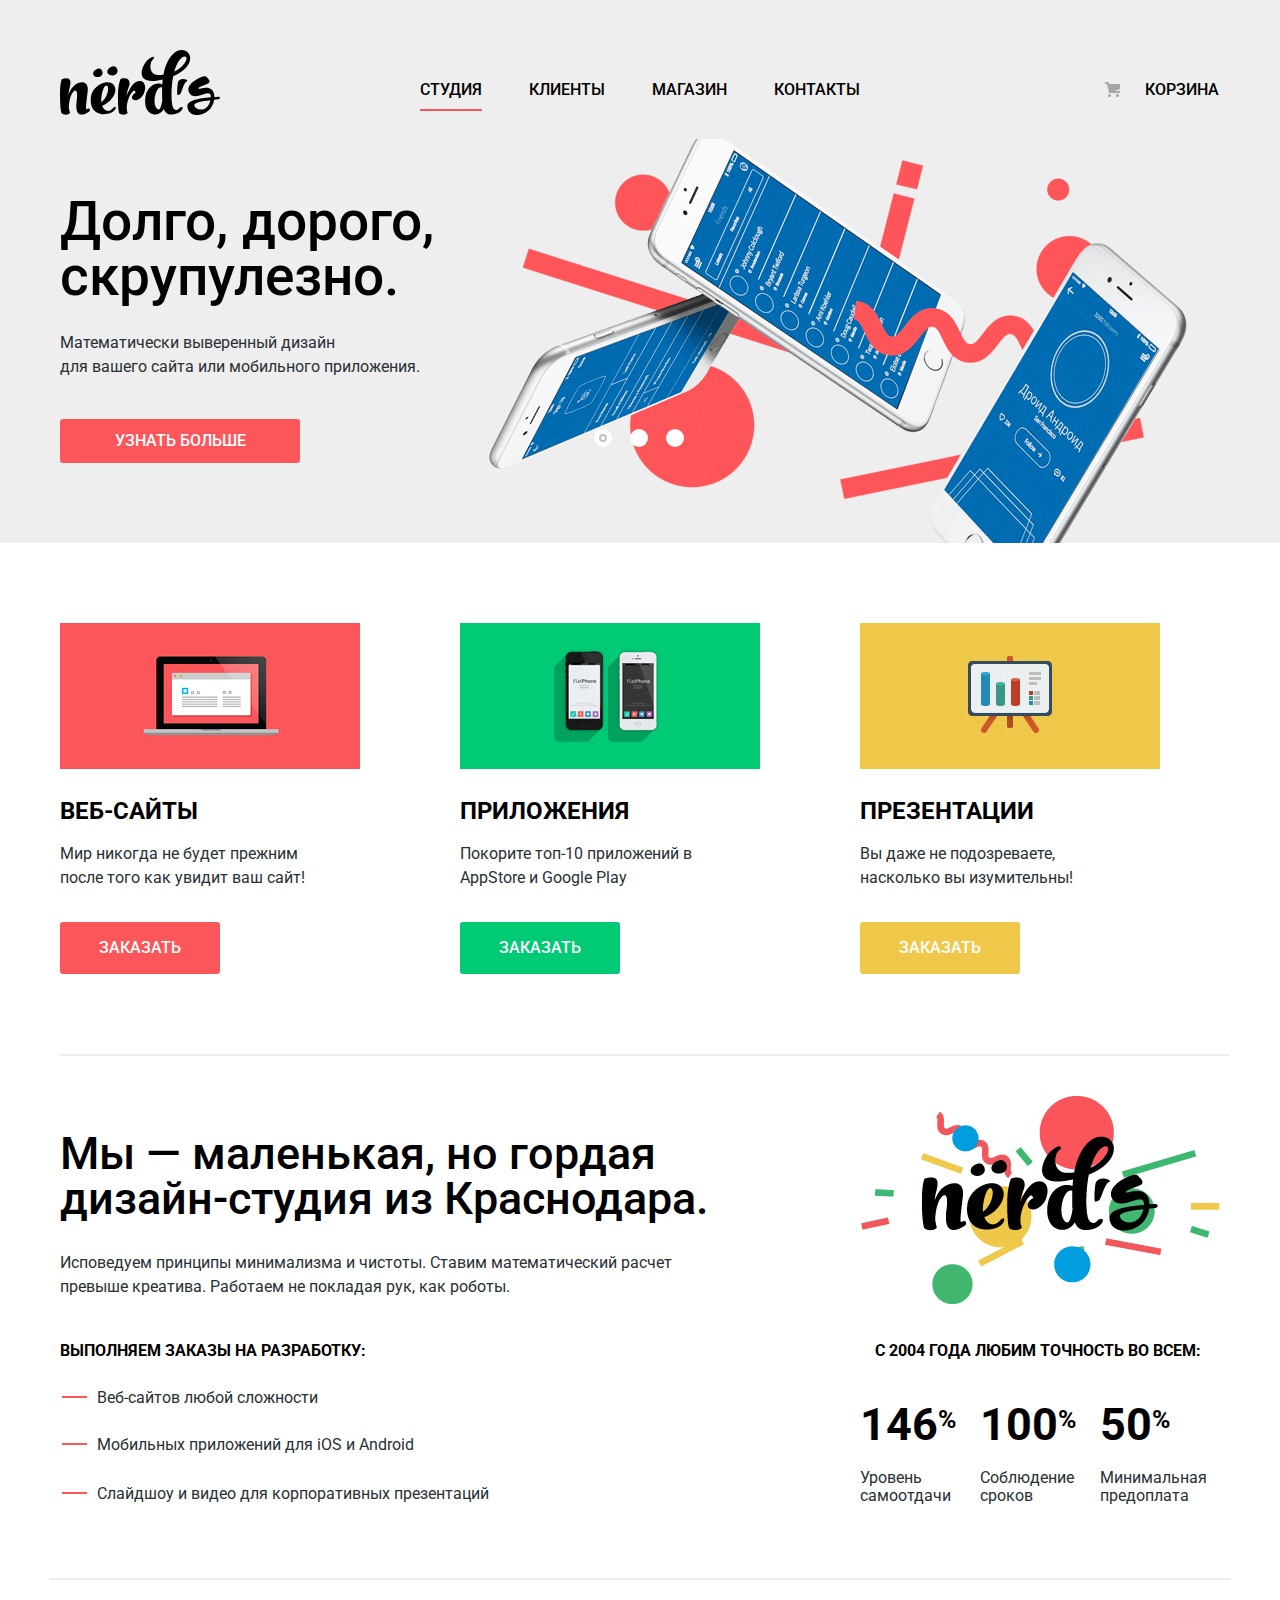
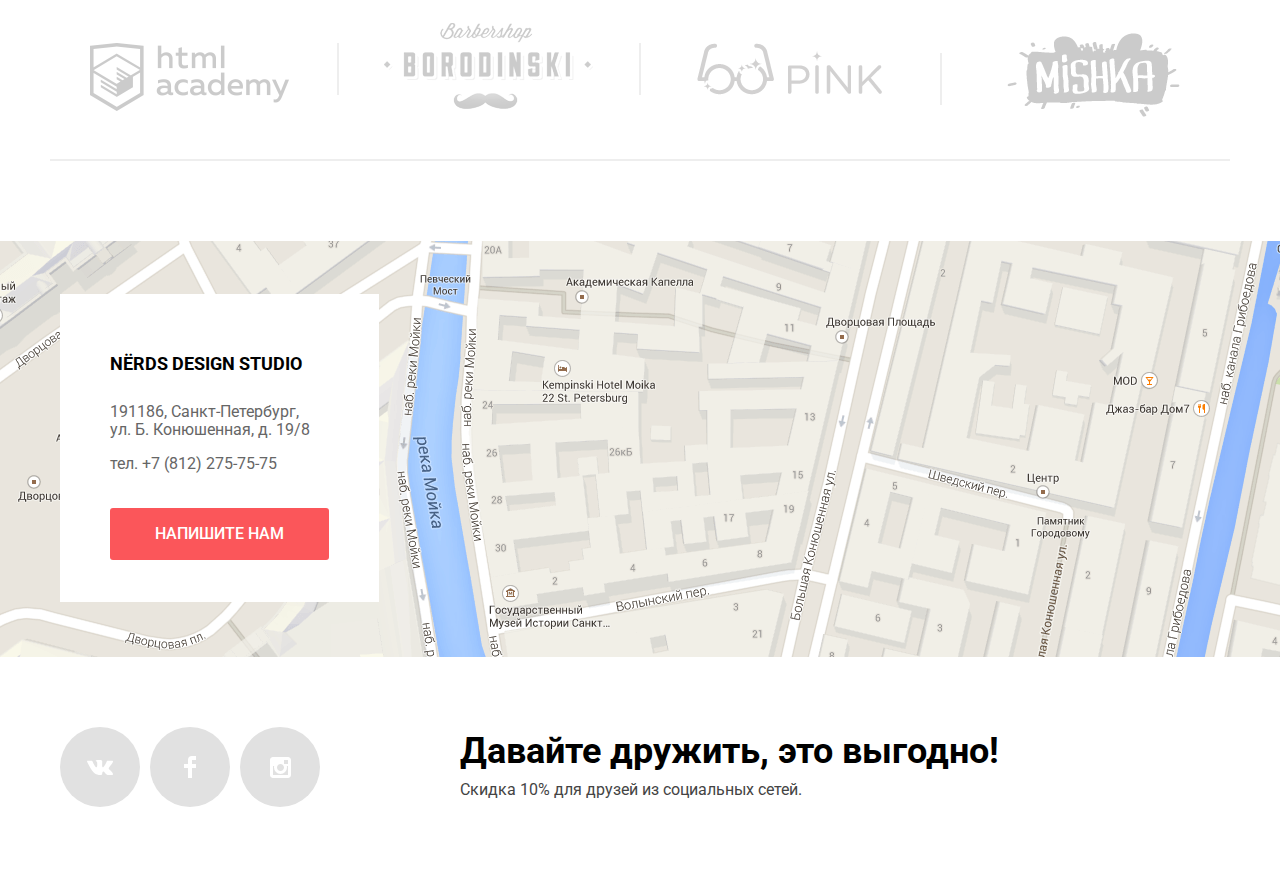
==== commit deb92bf9: "Финальная проверка последняя версия" ====
--- a/index.html
+++ b/index.html
@@ -1,222 +1,223 @@
 <!DOCTYPE html>
 <html lang="ru">
+
 <head>
-	<meta charset="UTF-8">
-	<title>Nerds-index</title>
-	<link href="css/normalize.css" rel="stylesheet">
-	<link rel="stylesheet" href="css/style.css">
-	<link href="https://fonts.googleapis.com/css?family=Roboto:400,500,700&amp;subset=cyrillic" rel="stylesheet">
+  <meta charset="UTF-8">
+  <title>Nerds-index</title>
+  <link href="https://fonts.googleapis.com/css?family=Roboto:400,500,700&amp;subset=cyrillic" rel="stylesheet">
+  <link href="css/normalize.css" rel="stylesheet">
+  <link rel="stylesheet" href="css/style.css">
 </head>
+
 <body>
-	<header class="main-header">
-		<div class="container">
-			<div class="header-wrapper">
-				<div class="logo">
-					<a href="index.html">
-						<img src="img/nerds-logo.svg" width="160" height="65" alt="Логотип Nerds">
-					</a>
-				</div>
-				<nav class="main-navigation">
-					<ul class="user-navigation">
-						<li class="current">
-							<a href="#">Студия</a>
-						</li>
-						<li>
-							<a href="#">Клиенты</a>
-						</li>
-						<li>
-							<a href="catalog.html">Магазин</a>
-						</li>
-						<li>
-							<a href="#">Контакты</a>
-						</li>
-					</ul>
-					<div class="cart">
-						<a class="cart-link" href="#">Корзина</a>
-					</div>	
-				</nav>
-			</div>				
-		</div>
-	</header>
-    <section class="slider">
-      	<div class="container">
-        	<h2 class="visually-hidden">Преимущества</h2>
-        	<input class="visually-hidden" type="radio" id="product-1" name="toggle" checked>
-        	<input class="visually-hidden" type="radio" id="product-2" name="toggle">
-        	<input class="visually-hidden" type="radio" id="product-3" name="toggle">
-        	<div class="slider-controls">
-          		<label class="slider-controls-item slider-controls-item--1" for="product-1">Первый</label>
-          		<label class="slider-controls-item slider-controls-item--2" for="product-2">Второй</label>
-          		<label class="slider-controls-item slider-controls-item--3" for="product-3">Третий</label>
-        	</div>
-        	<ul class="slider-list">
-          		<li class="slider-item">
-            		<h2>Долго, дорого,<br> скрупулезно.</h2>
-            		<p>Математически выверенный дизайн<br> для вашего сайта или мобильного приложения.</p>
-            		<a class="button" href="#">Узнать больше</a>
-          		</li>
-          		<li class="slider-item">
-            		<h2>Любим математику как никто другой</h2>
-            		<p>Никакого креатива, только математические формулы для расчета идеальных пропорций.</p>
-            		<a class="button" href="#">Узнать больше</a>
-          		</li>
-          		<li class="slider-item">
-            		<h2>Только ночь,<br> только хардкор</h2>
-            		<p>Работать днем, как все? Мы против этого.<br> Ближе к полуночи работа только начинается.</p>
-            		<a class="button" href="#">Узнать больше</a>
-          		</li>
-        	</ul>  
-     	</div>
-    </section>			
-
-	<div class="container">
-		<section class="features">
-			<h2 class="visually-hidden">Услуги</h2>
-			<div class="feature-item">
-				<img class="feature-image" src="img/illustration-1.png" width="300" height="146" alt="Веб-сайты">
-				<h3>Веб-сайты</h3>
-				<p>Мир никогда не будет прежним после того как увидит ваш сайт!</p>
-				<a class="feature-btn red" href="#">Заказать</a>
-			</div>
-			<div class="feature-item">
-				<img class="feature-image" src="img/illustration-2.png" width="300" height="146" alt="Приложения">
-				<h3>Приложения</h3>
-				<p>Покорите топ-10 приложений в AppStore и Google Play</p>
-				<a class="feature-btn green" href="#">Заказать</a>
-			</div>
-			<div class="feature-item">
-				<img class="feature-image" src="img/illustration-3.png" width="300" height="146" alt="Презентации">
-				<h3>Презентации</h3>
-				<p>Вы даже не подозреваете, насколько вы изумительны!</p>
-				<a class="feature-btn yellow" href="#">Заказать</a>
-			</div>
-		</section>
-
-		<section class="content">
-			<div class="content-left">
-				<h1 class="content-left-title">Мы — маленькая, но гордая дизайн-студия из Краснодара.</h1>
-				<p class="content-left-text">Исповедуем принципы минимализма и чистоты. Ставим математический расчет<br> превыше креатива. Работаем не покладая рук, как роботы.</p>
-				<p class="content-left-list-title">Выполняем заказы на разработку:</p>
-				<ul class="content-left-list">
-					<li>Веб-сайтов любой сложности</li>
-					<li>Мобильных приложений для iOS и Android</li>
-					<li>Слайдшоу и видео для корпоративных презентаций</li>
-				</ul>
-			</div>
-			<div class="content-right">
-				<div class="content-right-logo">
-					<img src="img/nerds-illustration.png" width="360" height="208" alt="Логотип Nerds">
-				</div>
-				<p class="content-right-subtitle">с 2004 года Любим точность во всем:</p>
-				<ul class="content-right-list">
-					<li>
-						<figure class="content-rigt-list-figure">
-							<b>146<sup>%</sup></b>
-						</figure>	
-						<span class="content-right-text">Уровень самоотдачи</span>
-					</li>
-					<li>
-						<figure class="content-rigt-list-figure"> 
-							<b>100<sup>%</sup></b>
-						</figure>
-						<span class="content-right-text">Соблюдение сроков</span>
-					</li>
-					<li>
-						<figure class="content-rigt-list-figure">
-							<b>50<sup>%</sup></b>
-						</figure>
-						<span class="content-right-text">Минимальная предоплата</span>
-					</li>
-				</ul>
-			</div>
-		</section>
-		<section class="partners-row">
-			<h2 class="visually-hidden">Наши партнеры</h2>
-			<ul class="partners-list">
-				<li class="partners-item partners-logo1">
-					<a href="https://htmlacademy.ru/intensive/htmlcss" target="_blank"><img src="img/logo-1.png" width="199" height="68" alt="Логотип Html Academy"></a>
-				</li>
-				<li class="partners-item partners-logo2">
-					<img src="img/logo-2.png" width="209" height="90" alt="Логотип borodinski">
-				</li>
-				<li class="partners-item partners-logo3">
-					<img src="img/logo-3.png" width="185" height="52" alt="Логотип pink">
-				</li>
-				<li class="partners-item partners-logo4">
-					<img src="img/logo-4.png" width="173" height="84" alt="Логотип mishka">
-				</li>
-			</ul>
-		</section>
-	</div>
-	<section class="contacts">
-		<h2 class="visually-hidden">Контакты</h2>
-		<div class="map">
-			<iframe src="https://www.google.com/maps/embed?pb=!1m18!1m12!1m3!1d1998.6037999040354!2d30.322010416394033!3d59.938716271971415!2m3!1f0!2f0!3f0!3m2!1i1024!2i768!4f13.1!3m3!1m2!1s0x4696310fca5ba729%3A0xea9c53d4493c879f!2sBolshaya+Konyushennaya+ul.%2C+19%2C+Sankt-Peterburg%2C+Russia%2C+191186!5e0!3m2!1sen!2s!4v1441888483426" width="766" height="560" allowfullscreen></iframe>
-			<img class="map-inner" src="img/map.png" width="1440" height="416" alt="Карта">
-			<div class="container">
-				<div class="contacts-left">
-					<div class="contacts-left-text">
-						<h4>NЁRDS DESIGN STUDIO</h4>
-						<p>191186, Санкт-Петербург,<br> ул. Б. Конюшенная, д. 19/8</p>
-						<p>тел. +7 (812) 275-75-75</p>
-						<a class="btn" href="writeus.html">Напишите нам</a>
-					</div>
-				</div>
-			</div>
-		</div>
-	</section>
-
-	<footer class="main-footer">
-		<div class="container">
-			<ul class="footer-social-media">
-				<li>
-					<a class="social-button" href="#">
+  <header class="main-header">
+    <div class="container">
+      <div class="header-wrapper">
+        <div class="logo">
+          <a href="index.html">
+			<img src="img/nerds-logo.svg" width="160" height="65" alt="Логотип Nerds">
+		  </a>
+        </div>
+        <nav class="main-navigation">
+          <ul class="user-navigation">
+            <li class="current">
+              <a href="#">Студия</a>
+            </li>
+            <li>
+              <a href="#">Клиенты</a>
+            </li>
+            <li>
+              <a href="catalog.html">Магазин</a>
+            </li>
+            <li>
+              <a href="#">Контакты</a>
+            </li>
+          </ul>
+          <div class="cart">
+            <a class="cart-link" href="#">Корзина</a>
+          </div>
+        </nav>
+      </div>
+    </div>
+  </header>
+  <section class="slider">
+    <div class="container">
+      <h2 class="visually-hidden">Преимущества</h2>
+      <input class="visually-hidden" type="radio" id="product-1" name="toggle" checked>
+      <input class="visually-hidden" type="radio" id="product-2" name="toggle">
+      <input class="visually-hidden" type="radio" id="product-3" name="toggle">
+      <div class="slider-controls">
+        <label class="slider-controls-item slider-controls-item--1" for="product-1">Первый</label>
+        <label class="slider-controls-item slider-controls-item--2" for="product-2">Второй</label>
+        <label class="slider-controls-item slider-controls-item--3" for="product-3">Третий</label>
+      </div>
+      <ul class="slider-list">
+        <li class="slider-item">
+          <h2>Долго, дорого,<br> скрупулезно.</h2>
+          <p>Математически выверенный дизайн
+            <br> для вашего сайта или мобильного приложения.</p>
+          <a class="button" href="#">Узнать больше</a>
+        </li>
+        <li class="slider-item">
+          <h2>Любим математику как никто другой</h2>
+          <p>Никакого креатива, только математические формулы для расчета идеальных пропорций.</p>
+          <a class="button" href="#">Узнать больше</a>
+        </li>
+        <li class="slider-item">
+          <h2>Только ночь,<br> только хардкор</h2>
+          <p>Работать днем, как все? Мы против этого.
+            <br> Ближе к полуночи работа только начинается.</p>
+          <a class="button" href="#">Узнать больше</a>
+        </li>
+      </ul>
+    </div>
+  </section>
+  <div class="container">
+    <section class="features">
+      <h2 class="visually-hidden">Услуги</h2>
+      <div class="feature-item">
+        <img class="feature-image" src="img/illustration-1.png" width="300" height="146" alt="Веб-сайты">
+        <h3>Веб-сайты</h3>
+        <p>Мир никогда не будет прежним после того как увидит ваш сайт!</p>
+        <a class="feature-btn red" href="#">Заказать</a>
+      </div>
+      <div class="feature-item">
+        <img class="feature-image" src="img/illustration-2.png" width="300" height="146" alt="Приложения">
+        <h3>Приложения</h3>
+        <p>Покорите топ-10 приложений в AppStore и Google Play</p>
+        <a class="feature-btn green" href="#">Заказать</a>
+      </div>
+      <div class="feature-item">
+        <img class="feature-image" src="img/illustration-3.png" width="300" height="146" alt="Презентации">
+        <h3>Презентации</h3>
+        <p>Вы даже не подозреваете, насколько вы изумительны!</p>
+        <a class="feature-btn yellow" href="#">Заказать</a>
+      </div>
+    </section>
+    <section class="content">
+      <div class="content-left">
+        <h1 class="content-left-title">Мы — маленькая, но гордая дизайн-студия из Краснодара.</h1>
+        <p class="content-left-text">Исповедуем принципы минимализма и чистоты. Ставим математический расчет
+          <br> превыше креатива. Работаем не покладая рук, как роботы.</p>
+        <p class="content-left-list-title">Выполняем заказы на разработку:</p>
+        <ul class="content-left-list">
+          <li>Веб-сайтов любой сложности</li>
+          <li>Мобильных приложений для iOS и Android</li>
+          <li>Слайдшоу и видео для корпоративных презентаций</li>
+        </ul>
+      </div>
+      <div class="content-right">
+        <div class="content-right-logo">
+          <img src="img/nerds-illustration.png" width="360" height="208" alt="Логотип Nerds">
+        </div>
+        <p class="content-right-subtitle">с 2004 года Любим точность во всем:</p>
+        <ul class="content-right-list">
+          <li>
+            <b class="content-rigt-list-figure">146<sup>%</sup></b>
+            <p class="content-right-text">Уровень самоотдачи</p>
+          </li>
+          <li>
+            <b class="content-rigt-list-figure">100<sup>%</sup></b>
+            <p class="content-right-text">Соблюдение сроков</p>
+          </li>
+          <li>
+            <b class="content-rigt-list-figure">50<sup>%</sup></b>
+            <p class="content-right-text">Минимальная предоплата</p>
+          </li>
+        </ul>
+      </div>
+    </section>
+    <section class="partners-row">
+      <h2 class="visually-hidden">Наши партнеры</h2>
+      <ul class="partners-list">
+        <li class="partners-item partners-logo1">
+          <a href="https://htmlacademy.ru/intensive/htmlcss" target="_blank"><img src="img/logo-1.png" width="199" height="68" alt="Логотип Html Academy"></a>
+        </li>
+        <li class="partners-item partners-logo2">
+          <img src="img/logo-2.png" width="209" height="90" alt="Логотип borodinski">
+        </li>
+        <li class="partners-item partners-logo3">
+          <img src="img/logo-3.png" width="185" height="52" alt="Логотип pink">
+        </li>
+        <li class="partners-item partners-logo4">
+          <img src="img/logo-4.png" width="173" height="84" alt="Логотип mishka">
+        </li>
+      </ul>
+    </section>
+  </div>
+  <section class="contacts">
+    <h2 class="visually-hidden">Контакты</h2>
+    <div class="map">
+      <iframe src="https://www.google.com/maps/embed?pb=!1m18!1m12!1m3!1d1998.6037999040354!2d30.322010416394033!3d59.938716271971415!2m3!1f0!2f0!3f0!3m2!1i1024!2i768!4f13.1!3m3!1m2!1s0x4696310fca5ba729%3A0xea9c53d4493c879f!2sBolshaya+Konyushennaya+ul.%2C+19%2C+Sankt-Peterburg%2C+Russia%2C+191186!5e0!3m2!1sen!2s!4v1441888483426" width="766" height="560" allowfullscreen></iframe>
+      <img class="map-inner" src="img/map.png" width="1440" height="416" alt="Карта">
+      <div class="container">
+        <div class="contacts-left">
+          <div class="contacts-left-text">
+            <h4>NЁRDS DESIGN STUDIO</h4>
+            <p>191186, Санкт-Петербург,
+              <br> ул. Б. Конюшенная, д. 19/8</p>
+            <p>тел. +7 (812) 275-75-75</p>
+            <a class="btn" href="writeus.html">Напишите нам</a>
+          </div>
+        </div>
+      </div>
+    </div>
+  </section>
+  <footer class="main-footer">
+    <div class="container">
+      <ul class="footer-social-media">
+        <li>
+          <a class="social-button" href="#">
 						<span class="visually-hidden">Вконтакте</span>
 						<svg xmlns="http://www.w3.org/2000/svg" width="26" height="15" viewBox="0 0 26 15"><path fill="#FFF" d="M16.138 11.51c.956-.309 2.18 2.04 3.483 2.939.978.681 1.727.534 1.727.534l3.473-.05s1.815-.112.957-1.554c-.071-.12-.503-1.069-2.585-3.022-2.177-2.043-1.882-1.712.739-5.244 1.597-2.153 2.236-3.468 2.036-4.028-.192-.539-1.365-.399-1.365-.399L20.69.713c-.381.001-.704.119-.851.515-.003.004-.621 1.666-1.445 3.079-1.741 2.989-2.436 3.148-2.724 2.961-.661-.433-.494-1.737-.494-2.664 0-2.897.432-4.105-.846-4.417-.427-.104-.739-.172-1.828-.182-1.392-.021-2.574 0-3.244.329-.445.223-.786.712-.579.74.26.035.843.16 1.155.586.401.552.389 1.789.389 1.789s.229 3.411-.54 3.834c-.528.29-1.25-.302-2.803-3.016-.793-1.388-1.392-2.922-1.392-2.922s-.116-.285-.326-.441c-.25-.185-.6-.244-.6-.244L.848.684S.29.7.085.946c-.182.218-.015.668-.015.668s2.909 6.881 6.203 10.347c3.02 3.182 6.452 2.971 6.452 2.971h1.555s.469-.054.709-.312c.224-.24.214-.691.214-.691s-.031-2.109.935-2.419z"/></svg>
 					</a>
-				</li>
-				<li>
-					<a class="social-button" href="#">
-						<svg xmlns="http://www.w3.org/2000/svg" width="12" height="22" viewBox="0 0 12 22"><path fill="#FFF" d="M12 4V0H8a4 4 0 0 0-4 4v4H0v4h4v10h4V12h4V8H8V4h4z"/></svg>
-						<span class="visually-hidden">Facebook</span>
-					</a>
-				</li>
-				<li>
-					<a class="social-button" href="#">
-						<svg xmlns="http://www.w3.org/2000/svg" width="21" height="21" viewBox="0 0 21 21"><path fill="#FFF" d="M18 0H3C1.35 0 0 1.35 0 3v15c0 1.65 1.35 3 3 3h15c1.65 0 3-1.35 3-3V3c0-1.65-1.35-3-3-3zm-7.5 7c1.93 0 3.5 1.57 3.5 3.5S12.43 14 10.5 14 7 12.43 7 10.5 8.57 7 10.5 7zM18 18H3V9h1.181A6.504 6.504 0 0 0 4 10.5a6.5 6.5 0 1 0 13 0 6.45 6.45 0 0 0-.181-1.5H18v9zm0-11h-4V3h4v4z"/></svg>
-						<span class="visually-hidden">Instagram</span>
-					</a>
-				</li>	
-			</ul>
-			<div class="footer-content">
-				<p class="footer-content-title">Давайте дружить, это выгодно!</p>
-				<p class="footer-content-text">Скидка 10% для друзей из социальных сетей.</p>
-			</div>			
-		</div>
-	</footer>
+        </li>
+        <li>
+          <a class="social-button" href="#">
+            <svg xmlns="http://www.w3.org/2000/svg" width="12" height="22" viewBox="0 0 12 22">
+              <path fill="#FFF" d="M12 4V0H8a4 4 0 0 0-4 4v4H0v4h4v10h4V12h4V8H8V4h4z" />
+            </svg>
+            <span class="visually-hidden">Facebook</span>
+          </a>
+        </li>
+        <li>
+          <a class="social-button" href="#">
+            <svg xmlns="http://www.w3.org/2000/svg" width="21" height="21" viewBox="0 0 21 21">
+              <path fill="#FFF" d="M18 0H3C1.35 0 0 1.35 0 3v15c0 1.65 1.35 3 3 3h15c1.65 0 3-1.35 3-3V3c0-1.65-1.35-3-3-3zm-7.5 7c1.93 0 3.5 1.57 3.5 3.5S12.43 14 10.5 14 7 12.43 7 10.5 8.57 7 10.5 7zM18 18H3V9h1.181A6.504 6.504 0 0 0 4 10.5a6.5 6.5 0 1 0 13 0 6.45 6.45 0 0 0-.181-1.5H18v9zm0-11h-4V3h4v4z" />
+            </svg>
+            <span class="visually-hidden">Instagram</span>
+          </a>
+        </li>
+      </ul>
+      <div class="footer-content">
+        <p class="footer-content-title">Давайте дружить, это выгодно!</p>
+        <p class="footer-content-text">Скидка 10% для друзей из социальных сетей.</p>
+      </div>
+    </div>
+  </footer>
+  <article class="modal-form">
+    <h2 class="visually-hidden">Форма отправки сообщения</h2>
+    <form class="left-form" action="https://echo.htmlacademy.ru" method="post">
+      <p class="form-title">Напишите нам</p>
+      <div class="left-form-wrapper">
+        <div class="left-form-item">
+          <label for="form-name">Ваше имя:</label>
+          <input type="text" name="formName" id="form-name" placeholder="Представьтесь, пожалуйста" autofocus>
+        </div>
+        <div class="left-form-item">
+          <label for="form-email">Ваш e-mail:</label>
+          <input type="email" name="email" id="form-email" placeholder="Для отправки ответа">
+        </div>
+        <div class="left-form-item left-form-textarea">
+          <label for="form-text">Текст письма:</label>
+          <textarea name="messageBox" id="form-text" rows="5" placeholder="В свободной форме"></textarea>
+        </div>
+      </div>
+      <button class="modal-sent" type="submit">Отправить</button>
+    </form>
+    <button class="modal-close">Закрыть</button>
+  </article>
+  <script src="js/script.js"></script>
+</body>
 
-	<article class="modal-form">
-		<h2 class="visually-hidden">Форма отправки сообщения</h2>
-		<form class="left-form" action="https://echo.htmlacademy.ru" method="post">
-			<p class="form-title">Напишите нам</p>
-			<div class="left-form-wrapper">
-				<div class="left-form-item">
-					<label for="form-name">Ваше имя:</label>
-					<input type="text" name="formName" id="form-name" placeholder="Представьтесь, пожалуйста" autofocus>
-				</div>
-				<div class="left-form-item">
-					<label for="form-email">Ваш e-mail:</label>
-					<input type="email" name="email" id="form-email" placeholder="Для отправки ответа">	
-				</div>
-				<div class="left-form-item left-form-textarea">
-					<label for="form-text">Текст письма:</label>
-					<textarea name="messageBox" id="form-text" rows="5" placeholder="В свободной форме"></textarea>
-				</div>
-			</div>
-			<button class="modal-sent" type="submit">Отправить</button>
-		</form>
-		<button class="modal-close">Закрыть</button>
-	</article>
-	<script src="js/script.js"></script>	
-</body>
 </html>
--- a/css/style.css
+++ b/css/style.css
@@ -1,52 +1,65 @@
+*,
+*::before,
+*::after {
+  -webkit-box-sizing: inherit;
+  box-sizing: inherit;
+}
+
+
 body {
-	margin: 0;
-	padding: 0;
-	font-family: "Roboto", Arial, sans-serif;
-	font-size: 16px;
-	line-height: 1.5;
-	font-weight: 500;
-	color: #000;
-	background-color: #ffffff;
-	min-width: 1200px;
-	box-sizing: border-box;
-}
-
-html { 
-	box-sizing: border-box;
-}
-
-*, *::before, *::after { 
-	box-sizing: inherit; 
+  margin: 0;
+  padding: 0;
+  font-family: "Roboto", "Arial", sans-serif;
+  font-size: 16px;
+  line-height: 1.5;
+  font-weight: 500;
+  color: #000;
+  background-color: #ffffff;
+  min-width: 1200px;
+  -webkit-box-sizing: border-box;
+  box-sizing: border-box;
+}
+
+html {
+  -webkit-box-sizing: border-box;
+  box-sizing: border-box;
 }
 
 a {
-	text-decoration: none;
+  text-decoration: none;
 }
 
 .container {
-	width: 1200px;
-	margin: 0 auto;
-	padding: 0 10px;
+  width: 1200px;
+  margin: 0 auto;
+  padding: 0 10px;
 }
 
 .header-wrapper {
-	display: flex;
-	justify-content: flex-start;
+  display: -webkit-box;
+  display: -ms-flexbox;
+  display: flex;
+  -webkit-box-pack: start;
+  -ms-flex-pack: start;
+  justify-content: flex-start;
 }
 
 .main-header {
-	background-color: #eeeeee;
-	min-height: 132px;
+  background-color: #eeeeee;
+  min-height: 132px;
 }
 
 .main-navigation {
-	display: flex;
-	flex-wrap: wrap;
-	font-size: 16px;
-	line-height: 1.875;
-	color: #000000;
-	background-color: #eeeeee;
-	text-transform: uppercase;
+  display: -webkit-box;
+  display: -ms-flexbox;
+  display: flex;
+  -ms-flex-wrap: wrap;
+  flex-wrap: wrap;
+  font-size: 16px;
+  line-height: 1.875;
+  color: #000000;
+  background-color: #eeeeee;
+  text-transform: uppercase;
 }
 
 .user-navigation,
@@ -54,1524 +67,1705 @@
 .content-right-list,
 .partners-list,
 .footer-social-media {
-	list-style: none;
+  list-style: none;
 }
 
 .cart {
-	text-transform: uppercase;
-	display: flex;
-	flex-wrap: wrap;
-	width: 100px;
+  text-transform: uppercase;
+  display: -webkit-box;
+  display: -ms-flexbox;
+  display: flex;
+  -ms-flex-wrap: wrap;
+  flex-wrap: wrap;
+  width: 100px;
 }
 
 .user-navigation a,
 .cart a {
-	color: #000000;
-	font-size: 16px;
-	line-height: 1.875;
+  color: #000000;
+  font-size: 16px;
+  line-height: 1.875;
 }
 
 .cart a {
-	position: relative;
-	display: block;
-	margin-left: auto;
-	padding-left: 40px;
-	margin-top: 75px;
+  position: relative;
+  display: block;
+  margin-left: auto;
+  padding-left: 40px;
+  margin-top: 75px;
 }
 
 .cart a::before {
-	content: "";
-	position: absolute;
-	width: 15px;
-	height: 15px;
-	left: 0;
-	top: 7px;
-	background: url(../img/cart-icon.svg) no-repeat 0 0 #eeeeee;
+  content: "";
+  position: absolute;
+  width: 15px;
+  height: 15px;
+  left: 0;
+  top: 7px;
+  background: url(../img/cart-icon.svg) no-repeat 0 0 #eeeeee;
 }
 
 .user-navigation {
-	padding: 0;
-	display: flex;
-	flex-wrap: wrap;
-	justify-content: space-between;
-	width: 440px;
-	margin-right: 245px;
-	margin-top: 75px;
+  padding: 0;
+  display: -webkit-box;
+  display: -ms-flexbox;
+  display: flex;
+  -ms-flex-wrap: wrap;
+  flex-wrap: wrap;
+  -webkit-box-pack: justify;
+  -ms-flex-pack: justify;
+  justify-content: space-between;
+  width: 440px;
+  margin-right: 245px;
+  margin-top: 75px;
 }
 
 .user-navigation a:hover,
 .cart a:hover {
-	color: #fb565a;
+  color: #fb565a;
 }
 
 .user-navigation a:focus,
 .cart a:focus {
-	color: #fb565a;
-	outline: none;
+  color: #fb565a;
+  outline: none;
 }
 
 .user-navigation a:active,
 .cart a:active {
-	color: #818181;
+  color: #818181;
 }
 
 .logo {
-	width: 160px;
-	margin: 50px 200px 17px 10px;
+  width: 160px;
+  margin: 50px 200px 17px 10px;
 }
 
 .logo a:hover {
-	opacity: 0.8;
+  opacity: 0.8;
 }
 
 .logo a:focus {
-	opacity: 0.8;
-	outline: none;
+  opacity: 0.8;
+  outline: none;
 }
 
 .logo a:active {
-	opacity: 0.3;	
-}
-
-.slider-item p, 
-.feature-item p, 
+  opacity: 0.3;
+}
+
+.slider-item p,
+.feature-item p,
 .content-left-text {
-	font-size: 16px;
-	font-weight: 400; 
-	color: #283136;
+  font-size: 16px;
+  font-weight: 400;
+  color: #283136;
 }
 
 .visually-hidden {
-  	position: absolute;
-  	width: 1px;
-  	height: 1px;
-  	clip: rect(0, 0, 0, 0);
+  position: absolute;
+  width: 1px;
+  height: 1px;
+  clip: rect(0, 0, 0, 0);
 }
 
 .slider {
-  	position: relative;
-  	background-color: #eeeeee;
+  position: relative;
+  background-color: #eeeeee;
 }
 
 .slider-controls {
-  	position: absolute;
-  	left: 50%;
-  	bottom: 104px;
-  	z-index: 10; 
-  	width: 160px;
-  	height: 18px;
-  	text-align: center;
-  	font-size: 0;
-  	transform: translateX(-50%);
+  position: absolute;
+  left: 50%;
+  bottom: 104px;
+  z-index: 10;
+  width: 160px;
+  height: 18px;
+  text-align: center;
+  font-size: 0;
+  -webkit-transform: translateX(-50%);
+  -ms-transform: translateX(-50%);
+  transform: translateX(-50%);
 }
 
 .slider-controls label {
-  	position: relative;
-  	display: inline-block;
-  	width: 18px;
-  	height: 18px;
-  	padding: 18px;  
-  	border-radius: 50%;
-  	cursor: pointer;
+  position: relative;
+  display: inline-block;
+  width: 18px;
+  height: 18px;
+  padding: 18px;
+  border-radius: 50%;
+  cursor: pointer;
 }
 
 .slider-controls label::after {
-  	content: ""; 
-  	position: absolute;
-  	top: 8px;
-  	left: 8px;
-  	z-index: 1; 
-  	width: 18px;
-  	height: 18px; 
-  	background: #ffffff; 
-  	border-radius: 50%;
+  content: "";
+  position: absolute;
+  top: 8px;
+  left: 8px;
+  z-index: 1;
+  width: 18px;
+  height: 18px;
+  background: #ffffff;
+  border-radius: 50%;
 }
 
 .slider-list {
-  	margin: 0;
-  	padding: 0; 
-  	list-style: none;
-  	margin-bottom: 80px;
+  margin: 0;
+  padding: 0;
+  list-style: none;
+  margin-bottom: 80px;
 }
 
 .slider-item {
-  	display: none;
-  	padding: 55px 0 80px 10px;
+  display: none;
+  padding: 55px 0 80px 10px;
 }
 
 .slider-item:nth-child(1) {
-  	background-image: url("../img/slide1.png");
-  	background-color: #eeeeee;
-  	background-repeat: no-repeat;
-  	background-position: 90% 2px;
+  background-image: url("../img/slide1.png");
+  background-color: #eeeeee;
+  background-repeat: no-repeat;
+  background-position: 91% -7px;
 }
 
 .slider-item:nth-child(2) {
-  	background-image: url("../img/slide2.png");
-  	background-color: #eeeeee;
-  	background-repeat: no-repeat;
-  	background-position: 100% 0;
+  background-image: url("../img/slide2.png");
+  background-color: #eeeeee;
+  background-repeat: no-repeat;
+  background-position: 100% 0;
 }
 
 .slider-item:nth-child(3) {
-  	background-image: url("../img/slide3.png");
-  	background-color: #eeeeee;
-  	background-repeat: no-repeat;
-  	background-position: 100% 20px;
-}
-
-#product-1:checked ~ .slider-list .slider-item:nth-child(1) {
-  	display: block;
-}
-
-#product-2:checked ~ .slider-list .slider-item:nth-child(2) {
-  	display: block;
-}
-
-#product-3:checked ~ .slider-list .slider-item:nth-child(3) {
-  	display: block;
-}
-
-#product-1:checked ~ .slider-controls .slider-controls-item--1::before,
-#product-2:checked ~ .slider-controls .slider-controls-item--2::before,
-#product-3:checked ~ .slider-controls .slider-controls-item--3::before {
-  	content: "";
-  	position: absolute;
-  	left: 48%;
-  	top: 48%;
-  	z-index: 2;
-  	width: 8px;
-  	height: 8px;
-  	margin: -4px;
-  	background-color: inherit;
-  	border: 2px solid #c1c1c1;
-  	border-radius: 50%;
+  background-image: url("../img/slide3.png");
+  background-color: #eeeeee;
+  background-repeat: no-repeat;
+  background-position: 100% 20px;
+}
+
+#product-1:checked~.slider-list .slider-item:nth-child(1) {
+  display: block;
+}
+
+#product-2:checked~.slider-list .slider-item:nth-child(2) {
+  display: block;
+}
+
+#product-3:checked~.slider-list .slider-item:nth-child(3) {
+  display: block;
+}
+
+#product-1:checked~.slider-controls .slider-controls-item--1::before,
+#product-2:checked~.slider-controls .slider-controls-item--2::before,
+#product-3:checked~.slider-controls .slider-controls-item--3::before {
+  content: "";
+  position: absolute;
+  left: 48%;
+  top: 48%;
+  z-index: 2;
+  width: 8px;
+  height: 8px;
+  margin: -4px;
+  background-color: inherit;
+  border: 2px solid #c1c1c1;
+  border-radius: 50%;
 }
 
 .slider-item h2 {
-  	max-width: 600px;
-  	margin: 0;
-  	margin-bottom: 27px;
-	font-size: 55px;
-	line-height: 1;
-	font-weight: 500;
-}  
+  max-width: 600px;
+  margin: 0;
+  margin-bottom: 27px;
+  font-size: 55px;
+  line-height: 1;
+  font-weight: 500;
+}
 
 .slider-item p {
-  	max-width: 430px;
-  	margin: 0;
-  	margin-bottom: 40px;
+  max-width: 430px;
+  margin: 0;
+  margin-bottom: 40px;
 }
 
 .slider-item a {
-  	display: block;
-  	width: 240px;
-  	padding: 13px 0;
-  	font-size: 16px;
-  	line-height: 18px;
-  	color: #ffffff;
-  	text-transform: uppercase;
-  	text-align: center;
-  	text-decoration: none;
-  	background-color: #fb565a;
-  	border-radius: 3px;
-  	border: none;
+  display: block;
+  width: 240px;
+  padding: 13px 0;
+  font-size: 16px;
+  line-height: 18px;
+  color: #ffffff;
+  text-transform: uppercase;
+  text-align: center;
+  text-decoration: none;
+  background-color: #fb565a;
+  border-radius: 3px;
+  border: none;
 }
 
 .slider-item a:hover,
 .slider-item a:focus {
-  	background-color: #e74246;
+  background-color: #e74246;
 }
 
 .slider-item a:active {
-  	background-color: #d7373b;
-  	color: rgba(255, 255, 255, 0.3);
-  	box-shadow: 0 3px rgba(0, 0, 0, 0.1) inset;
-} 
+  background-color: #d7373b;
+  color: rgba(255, 255, 255, 0.3);
+  -webkit-box-shadow: 0 3px rgba(0, 0, 0, 0.1) inset;
+  box-shadow: 0 3px rgba(0, 0, 0, 0.1) inset;
+}
 
 .features {
-	position: relative;
-	display: flex;
-	flex-wrap: wrap;
-	min-height: 348px;
-	margin-bottom: 160px;
+  position: relative;
+  display: -webkit-box;
+  display: -ms-flexbox;
+  display: flex;
+  -ms-flex-wrap: wrap;
+  flex-wrap: wrap;
+  min-height: 348px;
+  margin-bottom: 160px;
 }
 
 .features::after {
-	content: "";
-	position: absolute;
-	width: 100%;
-	height: 2px;
-	left: 0;
-	bottom: -85px;
-	background-color: #eeeeee;
+  content: "";
+  position: absolute;
+  width: 100%;
+  height: 2px;
+  left: 0;
+  bottom: -85px;
+  background-color: #eeeeee;
 }
 
 .feature-item {
-	width: 300px;
-	height: 348px;
-	margin: 0;
-	padding: 0;
-	margin-right: 100px;	
+  width: 300px;
+  height: 348px;
+  margin: 0;
+  padding: 0;
+  margin-right: 100px;
 }
 
 .features:nth-child(1) {
-    margin-left: 10px;
+  margin-left: 10px;
 }
 
 .feature-item:nth-of-type(3n) {
-    margin-right: 60px;
+  margin-right: 60px;
 }
 
 .features h3 {
-	margin-top: 20px;
-	margin-bottom: 16px;
-	font-size: 24px;
-	line-height: 1.25;
-	font-weight: bold;
-	text-transform: uppercase;
+  margin-top: 20px;
+  margin-bottom: 16px;
+  font-size: 24px;
+  line-height: 1.25;
+  font-weight: bold;
+  text-transform: uppercase;
 }
 
 .feature-item p {
-	margin: 0;
-	padding: 0;
-	padding-bottom: 32px;
-	width: 250px;
+  margin: 0;
+  padding: 0;
+  padding-bottom: 32px;
+  width: 250px;
 }
 
 .feature-btn {
-	display: block;
-	width: 160px;
-	padding: 17px 0;
-	text-align: center;
-	border-radius: 3px;
-	border: none;
-	font-weight: 500;
-	line-height: 1.125;
-	text-align: center;
-	vertical-align: middle;
-	color: #ffffff;
-	text-transform: uppercase;
+  display: block;
+  width: 160px;
+  padding: 17px 0;
+  text-align: center;
+  border-radius: 3px;
+  border: none;
+  font-weight: 500;
+  line-height: 1.125;
+  text-align: center;
+  vertical-align: middle;
+  color: #ffffff;
+  text-transform: uppercase;
 }
 
 .red {
-	background-color: #fb565a;
+  background-color: #fb565a;
 }
 
 .red:hover {
-	background-color: #e74246;
+  background-color: #e74246;
 }
 
 .red:focus {
-	background-color: #e74246;
-	outline: none;
+  background-color: #e74246;
+  outline: none;
 }
 
 .red:active {
-	color: rgba(255, 255, 255, 0.3);
-	box-shadow: inset 0px 3px 0 0 #c13135;
-} 
+  color: rgba(255, 255, 255, 0.3);
+  -webkit-box-shadow: inset 0px 3px 0 0 #c13135;
+  box-shadow: inset 0px 3px 0 0 #c13135;
+}
 
 .green {
-	background-color: #00ca74;
+  background-color: #00ca74;
 }
 
 .green:hover {
-	background-color: #00bc6c;
+  background-color: #00bc6c;
 }
 
 .green:focus {
-	background-color: #00bc6c;
-	outline: none;
+  background-color: #00bc6c;
+  outline: none;
 }
 
 .green:active {
-	color: rgba(255, 255, 255, 0.3);
-	box-shadow: inset 0px 3px 0 0 #009958;
-} 
+  color: rgba(255, 255, 255, 0.3);
+  -webkit-box-shadow: inset 0px 3px 0 0 #009958;
+  box-shadow: inset 0px 3px 0 0 #009958;
+}
 
 .yellow {
-	background-color: #efc84a;
+  background-color: #efc84a;
 }
 
 .yellow:hover {
-	background-color: #eab534;
+  background-color: #eab534;
 }
 
 .yellow:focus {
-	background-color: #eab534;
-	outline: none;
+  background-color: #eab534;
+  outline: none;
 }
 
 .yellow:active {
-	color: rgba(255, 255, 255, 0.3);
-	box-shadow: inset 0px 3px 0 0 #ce961f;
+  color: rgba(255, 255, 255, 0.3);
+  -webkit-box-shadow: inset 0px 3px 0 0 #ce961f;
+  box-shadow: inset 0px 3px 0 0 #ce961f;
 }
 
 .content {
-	display: flex;
-	
-	margin-bottom: 110px;
-	margin-left: 10px;
+  display: -webkit-box;
+  display: -ms-flexbox;
+  display: flex;
+  margin-bottom: 114px;
+  margin-left: 10px;
 }
 
 .content-left {
-	width: 700px;
-	margin-right: 100px;
-}
-
-.content-right-logo  {
-	margin-top: -35px;
+  width: 700px;
+  margin-right: 100px;
+}
+
+.content-right-logo {
+  margin-top: -35px;
 }
 
 .content-left-list li {
-	position: relative;
-	padding-bottom: 25px;
-	padding-left: 40px;
+  position: relative;
+  padding-bottom: 23px;
+  padding-left: 37px;
 }
 
 .content-left-list li::before {
-	content: "";
-	position: absolute;
-	width: 25px;
-	height: 2px;
-	background-color: #fb565a;
-	left: 2px;
-	top: 10px;
+  content: "";
+  position: absolute;
+  width: 25px;
+  height: 2px;
+  background-color: #fb565a;
+  left: 2px;
+  top: 10px;
 }
 
 .content-left-text {
-	margin: 0;
-	padding: 0;
-	padding-bottom: 40px;
+  margin: 0;
+  padding: 0;
+  padding-bottom: 40px;
 }
 
 .content-right {
-	width: 360px;
+  width: 360px;
 }
 
 .content-right-list {
-	display: flex;
-	flex-wrap: wrap;
-	margin: 0;
-	padding: 0;
+  display: -webkit-box;
+  display: -ms-flexbox;
+  display: flex;
+  -ms-flex-wrap: wrap;
+  flex-wrap: wrap;
+  margin: 0;
+  padding: 0;
 }
 
 .content-right-list li {
-	margin-right: 20px;
-	width: 100px;
+  margin-right: 20px;
+  width: 100px;
 }
 
 .content-right-list li:nth-of-type(3n) {
-	margin-right: 0px;
-} 
+  margin-right: 0px;
+}
+
+.content-right-text {
+  margin: 0;
+  padding: 0;
+  margin-top: 10px;
+}
 
 .content-left-title {
-	font-size: 45px;
-	line-height: 1;
-	font-weight: 500;
-	margin: 0;
-	padding: 0;
-	padding-bottom: 30px;
+  font-size: 45px;
+  line-height: 1;
+  font-weight: 500;
+  margin: 0;
+  padding: 0;
+  padding-bottom: 30px;
 }
 
 .content-left-list-title {
-	font-size: 16px;
-	font-weight: bold;
-	text-transform: uppercase;
-	margin: 0;
-	padding: 0;
-	padding-bottom: 25px;
+  font-size: 16px;
+  font-weight: bold;
+  text-transform: uppercase;
+  margin: 0;
+  padding: 0;
+  padding-bottom: 23px;
 }
 
 .content-left-list {
-	font-weight: 400;
-	color: #283136;
-	margin: 0;
-	padding: 0;
+  font-weight: 400;
+  color: #283136;
+  margin: 0;
+  padding: 0;
+}
+
+.content-left-list li:nth-of-type(2) {
+  padding-bottom: 25px;
 }
 
 .content-right-subtitle {
-	text-transform: uppercase;
-	font-weight: bold;
-	margin: 0;
-	padding: 0;
-	margin: 30px 0 26px 15px;
+  text-transform: uppercase;
+  font-weight: bold;
+  margin: 0;
+  padding: 0;
+  margin: 28px 0 28px 15px;
 }
 
 .content-rigt-list-figure {
-	margin: 0;
-	padding: 0;
-	margin-bottom: 5px;
-}
-
-.content-rigt-list-figure b {
-	font-size: 45px;
+  font-size: 45px;
 }
 
 .content-rigt-list-figure sup {
-	font-size: 25px;
+  font-size: 25px;
 }
 
 .partners-list {
-	display: flex;
-	flex-wrap: wrap;
-	justify-content: space-between;
-	margin: 0 50px 0 0;
-	padding: 0 0 0 40px;
+  display: -webkit-box;
+  display: -ms-flexbox;
+  display: flex;
+  -ms-flex-wrap: wrap;
+  flex-wrap: wrap;
+  -webkit-box-pack: justify;
+  -ms-flex-pack: justify;
+  justify-content: space-between;
+  margin: 0 50px 0 0;
+  padding: 0 0 0 40px;
 }
 
 .partners-logo1 {
-	width: 199px
+  width: 199px
 }
 
 .partners-logo2 {
-	width: 209px;
-	margin-top: -20px;
-	margin-left: -30px;
+  width: 209px;
+  margin-top: -20px;
+  margin-left: -30px;
 }
 
 .partners-logo3 {
-	width: 185px;
-	margin-left: -20px;
+  width: 185px;
+  margin-left: -20px;
 }
 
 .partners-logo4 {
-	width: 173px;
-	margin-top: -10px;
+  width: 173px;
+  margin-top: -10px;
 }
 
 .partners-row {
-	position: relative;
-	margin-bottom: 117px;
+  position: relative;
+  margin-bottom: 117px;
 }
 
 .partners-row::before {
-	content: "";
-	position: absolute;
-	width: 100%;
-	height: 2px;
-	transform: translateY(-65px);
-	background-color: #eeeeee;
+  content: "";
+  position: absolute;
+  width: 100%;
+  height: 2px;
+  -webkit-transform: translateY(-65px);
+  -ms-transform: translateY(-65px);
+  transform: translateY(-65px);
+  background-color: #eeeeee;
 }
 
 .partners-row::after {
-	content: "";
-	position: absolute;
-	width: 100%;
-	height: 2px;
-	transform: translateY(35px);
-	background-color: #eeeeee;
+  content: "";
+  position: absolute;
+  width: 100%;
+  height: 2px;
+  -webkit-transform: translateY(35px);
+  -ms-transform: translateY(35px);
+  transform: translateY(35px);
+  background-color: #eeeeee;
 }
 
 .partners-item {
-	position: relative;
+  position: relative;
 }
 
 .partners-item:nth-of-type(1n)::after {
-	content: "";
-	position: absolute;
-	display: block;
-	width: 2px;
-	height: 52px;
-	top: 0px;
-	right: -50px;
-	background-color: #eeeeee;
+  content: "";
+  position: absolute;
+  display: block;
+  width: 2px;
+  height: 52px;
+  top: 0px;
+  right: -50px;
+  background-color: #eeeeee;
 }
 
 .partners-item:nth-of-type(2)::after {
-	top: 20px;
-	right: -45px;
+  top: 20px;
+  right: -48px;
 }
 
 .partners-item:nth-of-type(3)::after {
-	top: 10px;
-	right: -60px;
+  top: 10px;
+  right: -60px;
 }
 
 .partners-item:last-of-type::after {
-	display: none;
+  display: none;
 }
 
 .partners-list img {
-	opacity: 0.2;
+  opacity: 0.2;
 }
 
 .partners-list img:hover {
-	opacity: 1.0;
+  opacity: 1.0;
 }
 
 .partners-list img:active {
-	opacity: 0.1;
+  opacity: 0.1;
 }
 
 .contacts-left-text h4 {
-	font-size: 18px;
-	line-height: 1.666;
-	font-weight: bold;
-	text-transform: uppercase;
+  font-size: 18px;
+  line-height: 1.666;
+  font-weight: bold;
+  text-transform: uppercase;
 }
 
 .map {
-	position: relative;
-	width: 100%;
-	height: 416px;
-	background: url(../img/map.png) no-repeat 50% 50% #ffffff;
+  position: relative;
+  width: 100%;
+  height: 416px;
+  background: url(../img/map.png) no-repeat 50% 50% #ffffff;
 }
 
 .map iframe {
-	width: 100%;
-	height: 416px;
-	border: none;
+  width: 100%;
+  height: 416px;
+  border: none;
 }
 
 .map-inner {
-	position: absolute;
-	max-width: 100%;
-	z-index: -1;
-	top: 0;
-	left: calc(50% - 720px);
+  position: absolute;
+  max-width: 100%;
+  z-index: -1;
+  top: 0;
+  left: calc(50% - 720px);
 }
 
 .map .container {
-	position: relative;
+  position: relative;
 }
 
 .contacts {
-	margin-bottom: 70px;
+  margin-bottom: 70px;
 }
 
 .contacts-left {
-	position: absolute;
-	background-color: #ffffff;
-	width: 319px;
-	height: 308px;
-	left: 20px;
-	top: -370px;
-	z-index: 90;
+  position: absolute;
+  background-color: #ffffff;
+  width: 319px;
+  height: 308px;
+  left: 20px;
+  top: -370px;
+  z-index: 90;
 }
 
 .content-right-text {
-	font-weight: 400;
-	line-height: 1.125;
-	color: #283136;
+  font-weight: 400;
+  line-height: 1.125;
+  color: #283136;
 }
 
 .contacts-left-text {
-	width: 220px;
-	margin-left: 50px;
-	vertical-align: middle;
+  width: 220px;
+  margin-left: 50px;
+  vertical-align: middle;
 }
 
 .contacts-left-text:first-child {
-	margin-top: 50px;
+  margin-top: 55px;
 }
 
 .contacts-left-text p:last-of-type {
-	margin-bottom: 38px;
+  margin-bottom: 35px;
 }
 
 .contacts-left p {
-	font-weight: 400;
-	line-height: 1.125;
-	color: #666666;
+  font-weight: 400;
+  line-height: 1.125;
+  color: #666666;
 }
 
 .btn {
-	display: block;
-	width: 219px;
-	padding: 17px 0;
-	text-align: center;
-	border-radius: 3px;
-	border: none;
-	background-color: #fb565a;
+  display: block;
+  width: 219px;
+  padding: 17px 0;
+  text-align: center;
+  border-radius: 3px;
+  border: none;
+  background-color: #fb565a;
 }
 
 .contacts-left a {
-	font-weight: 500;
-	line-height: 1.125;
-	text-align: center;
-	vertical-align: middle;
-	color: #ffffff;
-	text-transform: uppercase;
-	background-color: #fb565a;	
+  font-weight: 500;
+  line-height: 1.125;
+  text-align: center;
+  vertical-align: middle;
+  color: #ffffff;
+  text-transform: uppercase;
+  background-color: #fb565a;
 }
 
 .contacts-left a:hover {
-	background-color: #e74246;
+  background-color: #e74246;
 }
 
 .contacts-left a:focus {
-	background-color: #e74246;
-	outline: none;
+  background-color: #e74246;
+  outline: none;
 }
 
 .contacts-left a:active {
-	color: rgba(255, 255, 255, 0.3);
-	box-shadow: inset 0px 3px 0 0 #c13135;
-} 
+  color: rgba(255, 255, 255, 0.3);
+  -webkit-box-shadow: inset 0px 3px 0 0 #c13135;
+  box-shadow: inset 0px 3px 0 0 #c13135;
+}
 
 .main-footer {
-	min-height: 155px;
+  min-height: 155px;
 }
 
 .main-footer .container {
-	display: flex;
-	align-items: center;
+  display: -webkit-box;
+  display: -ms-flexbox;
+  display: flex;
+  -webkit-box-align: center;
+  -ms-flex-align: center;
+  align-items: center;
 }
 
 .footer-social-media {
-	display: flex;
-	margin: 0;
-	padding: 0;
-	margin-right: 130px;
-	margin-left: 10px;
+  display: -webkit-box;
+  display: -ms-flexbox;
+  display: flex;
+  margin: 0;
+  padding: 0;
+  margin-right: 130px;
+  margin-left: 10px;
 }
 
 .footer-content {
-	min-width: 544px;
+  min-width: 544px;
 }
 
 .footer-content-title {
-	font-size: 36px;
-	line-height: 1;
-	font-weight: bold;
-	margin: 0;
-	padding: 0;
-	padding-bottom: 10px;
+  font-size: 36px;
+  line-height: 1;
+  font-weight: bold;
+  margin: 0;
+  padding: 0;
+  padding-bottom: 10px;
 }
 
 .footer-content-text {
-	font-weight: 400;
-	line-height: 1.375;
-	color: #444444;
-	margin: 0;
-	padding: 0;
+  font-weight: 400;
+  line-height: 1.375;
+  color: #444444;
+  margin: 0;
+  padding: 0;
 }
 
 .social-button {
-	display: flex;
-	align-items: center;
-	justify-content: center;
-	width: 80px;
-	height: 80px;
+  display: -webkit-box;
+  display: -ms-flexbox;
+  display: flex;
+  -webkit-box-align: center;
+  -ms-flex-align: center;
+  align-items: center;
+  -webkit-box-pack: center;
+  -ms-flex-pack: center;
+  justify-content: center;
+  width: 80px;
+  height: 80px;
 }
 
 .footer-social-media a {
-	width: 80px;
-	height: 80px;
-	border-radius: 50%;
-	background-color: #e1e1e1;
-	margin-right: 10px;
+  width: 80px;
+  height: 80px;
+  border-radius: 50%;
+  background-color: #e1e1e1;
+  margin-right: 10px;
 }
 
 .footer-social-media a:hover {
-	background-color: #e74246;
+  background-color: #e74246;
 }
 
 .footer-social-media a:focus {
-	background-color: #e74246;
-	outline: none;
+  background-color: #e74246;
+  outline: none;
 }
 
 .footer-social-media a:focus path {
-	opacity: 0.3;
+  opacity: 0.3;
 }
 
 .footer-social-media a:active {
-	background-color: #d7373b;
-	color: rgba(255, 255, 255, 0.3);
-	box-shadow: inset 0px 3px 0 0 #c13135;
+  background-color: #d7373b;
+  color: rgba(255, 255, 255, 0.3);
+  -webkit-box-shadow: inset 0px 3px 0 0 #c13135;
+  box-shadow: inset 0px 3px 0 0 #c13135;
+}
+
+@-webkit-keyframes bounce {
+  0% {
+    -webkit-transform: translateY(-2000px;
+    );
+    transform: translateY(-2000px;
+    );
+  }
+
+  70% {
+    -webkit-transform: translateY(30px);
+    transform: translateY(30px);
+  }
+
+  90% {
+    -webkit-transform: translateY(-10px);
+    transform: translateY(-10px);
+  }
+
+  100% {
+    -webkit-transform: translateY(0);
+    transform: translateY(0);
+  }
 }
 
 @keyframes bounce {
-	0% {
-		transform: translateY(-2000px;);
-	}
-
-	70% {
-		transform: translateY(30px);
-	}
-
-	90%	{
+  0% {
+    -webkit-transform: translateY(-2000px;
+    );
+    transform: translateY(-2000px;
+    );
+  }
+
+  70% {
+    -webkit-transform: translateY(30px);
+    transform: translateY(30px);
+  }
+
+  90% {
+    -webkit-transform: translateY(-10px);
     transform: translateY(-10px);
-  	}
+  }
 
   100% {
+    -webkit-transform: translateY(0);
     transform: translateY(0);
-  	}
+  }
+}
+
+@-webkit-keyframes shake {
+  0%,
+  100% {
+    -webkit-transform: translateX(0);
+    transform: translateX(0);
+  }
+
+  10%,
+  30%,
+  50%,
+  70%,
+  90% {
+    -webkit-transform: translateX(-10px);
+    transform: translateX(-10px);
+  }
+
+  20%,
+  40%,
+  60%,
+  80% {
+    -webkit-transform: translateX(10px);
+    transform: translateX(10px);
+  }
 }
 
 @keyframes shake {
-	0%,
-	100% {
-		transform: translateX(0);
-	}
-
-	10%,
-	30%,
-	50%,
-	70%,
-	90% {
-		transform: translateX(-10px);
-	}
-
-	20%,
-	40%,
-	60%,
-	80% {
-		transform: translateX(10px);
-	}
+  0%,
+  100% {
+    -webkit-transform: translateX(0);
+    transform: translateX(0);
+  }
+
+  10%,
+  30%,
+  50%,
+  70%,
+  90% {
+    -webkit-transform: translateX(-10px);
+    transform: translateX(-10px);
+  }
+
+  20%,
+  40%,
+  60%,
+  80% {
+    -webkit-transform: translateX(10px);
+    transform: translateX(10px);
+  }
 }
 
 .modal-form {
-	display: none;
-	width: 960px;
-	min-height: 590px;
-	background-color: #ffffff;
-	position: fixed;
-	top: 20px;
-	left: 50%;
-	margin-left: -480px;
-	padding: 70px 100px 70px 90px;
-	box-shadow: 0 30px 50px rgba(0, 0, 0, 0.7);
-	z-index: 100;
+  display: none;
+  width: 960px;
+  min-height: 590px;
+  background-color: #ffffff;
+  position: fixed;
+  top: 20px;
+  left: 50%;
+  margin-left: -480px;
+  padding: 70px 100px 70px 90px;
+  -webkit-box-shadow: 0 30px 50px rgba(0, 0, 0, 0.7);
+  box-shadow: 0 30px 50px rgba(0, 0, 0, 0.7);
+  z-index: 100;
 }
 
 .modal-show {
-	display: block;
-	animation: bounce 0.6s;
+  display: block;
+  -webkit-animation: bounce 0.6s;
+  animation: bounce 0.6s;
 }
 
 .modal-error {
-	animation: shake 0.6s;
+  -webkit-animation: shake 0.6s;
+  animation: shake 0.6s;
 }
 
 .modal-close {
-	width: 21px;
-	height: 21px;
-	border: none;
-	font-size: 0px;
-	cursor: pointer;
-	position: absolute;
-	top: 80px;
-	right: 90px;
-	background-color: transparent;
+  width: 21px;
+  height: 21px;
+  border: none;
+  font-size: 0px;
+  cursor: pointer;
+  position: absolute;
+  top: 80px;
+  right: 90px;
+  background-color: transparent;
 }
 
 .modal-close::before,
 .modal-close::after {
-	content: "";
-	position: absolute;
-	width: 4px;
-	height: 22px;
-	background-color: #fecccd;
-	top: 0;
-	left: 7px;
-	outline: none;
+  content: "";
+  position: absolute;
+  width: 4px;
+  height: 22px;
+  background-color: #fecccd;
+  top: 0;
+  left: 7px;
+  outline: none;
 }
 
 .modal-close:focus {
-	outline: none;
+  outline: none;
 }
 
 .modal-close:hover::before,
 .modal-close:hover::after,
 .modal-close:focus::before,
 .modal-close:focus::after {
-	background-color: #fb565a;
+  background-color: #fb565a;
 }
 
 .modal-close:active::before,
 .modal-close:active::after {
-	background-color: #ffeeee;
+  background-color: #ffeeee;
 }
 
 .modal-close::before {
-	transform: rotate(45deg);
+  -webkit-transform: rotate(45deg);
+  -ms-transform: rotate(45deg);
+  transform: rotate(45deg);
 }
 
 .modal-close::after {
-	transform: rotate(-45deg);
+  -webkit-transform: rotate(-45deg);
+  -ms-transform: rotate(-45deg);
+  transform: rotate(-45deg);
 }
 
 .left-form {
-	width: 760px;
+  width: 760px;
 }
 
 .left-form-wrapper {
-	display: flex;
-	flex-wrap: wrap;
-	justify-content: space-between;
+  display: -webkit-box;
+  display: -ms-flexbox;
+  display: flex;
+  -ms-flex-wrap: wrap;
+  flex-wrap: wrap;
+  -webkit-box-pack: justify;
+  -ms-flex-pack: justify;
+  justify-content: space-between;
 }
 
 .left-form-textarea {
-	flex-grow: 1;
-	width: 100%
+  -webkit-box-flex: 1;
+  -ms-flex-positive: 1;
+  flex-grow: 1;
+  width: 100%
 }
 
 .left-form-wrapper .left-form-item {
-	display: flex;
-	flex-direction: column;
-	margin-bottom: 30px;
+  display: -webkit-box;
+  display: -ms-flexbox;
+  display: flex;
+  -webkit-box-orient: vertical;
+  -webkit-box-direction: normal;
+  -ms-flex-direction: column;
+  flex-direction: column;
+  margin-bottom: 30px;
 }
 
 
 .left-form input[type="text"],
 .left-form input[type="email"] {
-	font-weight: 400;
-	line-height: 1.125;
-	text-transform: none;
-	border: 2px solid #d7dcde;
-	border-radius: 3px;
-	width: 360px;
-	padding: 15px;
-	color: #444444;
+  font-weight: 400;
+  line-height: 1.125;
+  text-transform: none;
+  border: 2px solid #d7dcde;
+  border-radius: 3px;
+  width: 360px;
+  padding: 15px;
+  color: #444444;
 }
 
 .left-form textarea {
-	font-weight: 400;
-	line-height: 1.125;
-	text-transform: none;
-	color: #444444;
-	border: 2px solid #d7dcde;
-	border-radius: 3px;
-	padding: 15px;
-	margin-bottom: 10px;
+  font-weight: 400;
+  line-height: 1.125;
+  text-transform: none;
+  color: #444444;
+  border: 2px solid #d7dcde;
+  border-radius: 3px;
+  padding: 15px;
+  margin-bottom: 10px;
 }
 
 .left-form input[type="text"]:hover,
 .left-form input[type="email"]:hover,
 .left-form textarea:hover {
-	border: 2px solid #b4b9bb;
+  border: 2px solid #b4b9bb;
 }
 
 .left-form input[type="text"]:focus,
 .left-form input[type="email"]:focus,
 .left-form textarea:focus {
-	border: 2px solid #000000;
-	outline: none;
+  border: 2px solid #000000;
+  outline: none;
 }
 
 .left-form input[type="text"]:invalid,
 .left-form input[type="email"]:invalid,
 .left-form textarea:invalid {
-	border: 2px solid #e74246;
-	color: #e74246;
+  border: 2px solid #e74246;
+  color: #e74246;
 }
 
 .left-form input[type="text"]::-webkit-input-placeholder,
 .left-form input[type="email"]::-webkit-input-placeholder,
 .left-form textarea::-webkit-input-placeholder {
-	color: rgba(68, 68, 68, 0.5);
+  color: rgba(68, 68, 68, 0.5);
 }
 
 .left-form input[type="text"]:hover::-webkit-input-placeholder,
-.left-form input[type="email"]:hover::-webkit-input-placeholder, {
-	color: rgba(68, 68, 68, 0.5); 
+.left-form input[type="email"]:hover::-webkit-input-placeholder,
+{
+  color: rgba(68, 68, 68, 0.5);
 }
 
 .left-form input[type="text"]:focus::-webkit-input-placeholder,
 .left-form input[type="email"]:focus::-webkit-input-placeholder,
 .left-form textarea:focus::-webkit-input-placeholder {
-	color: #444444;
+  color: #444444;
 }
 
 .left-form input[type="text"]:invalid::-webkit-input-placeholder,
 .left-form input[type="email"]:invalid::-webkit-input-placeholder,
 .left-form textarea:invalid::-webkit-input-placeholder {
-	color: #e74246;
+  color: #e74246;
 }
 
 .form-title {
-	font-size: 45px;
-	line-height: 1;
-	font-weight: 500;
-	margin: 0;
-	margin-bottom: 40px;
+  font-size: 45px;
+  line-height: 1;
+  font-weight: 500;
+  margin: 0;
+  margin-bottom: 40px;
 }
 
 .left-form-item label {
-	line-height: 1.125;
-	font-weight: bold;
-	margin-bottom: 10px;
+  line-height: 1.125;
+  font-weight: bold;
+  margin-bottom: 10px;
 }
 
 .modal-sent {
-	font-weight: 500;
-	line-height: 1.125;
-	text-align: center;
-	vertical-align: middle;
-	color: #ffffff;
-	text-transform: uppercase;
-	background-color: #fb565a;
-	border: none;
-	width: 260px;
-	padding: 17px 0;
-	border-radius: 3px;
+  font-weight: 500;
+  line-height: 1.125;
+  text-align: center;
+  vertical-align: middle;
+  color: #ffffff;
+  text-transform: uppercase;
+  background-color: #fb565a;
+  border: none;
+  width: 260px;
+  padding: 17px 0;
+  border-radius: 3px;
 }
 
 .modal-sent:hover {
-	background-color: #e74246;
+  background-color: #e74246;
 }
 
 .modal-sent:focus {
-	background-color: #e74246;
-	outline: none;
+  background-color: #e74246;
+  outline: none;
 }
 
 .modal-sent:active {
-	color: rgba(255, 255, 255, 0.3);
-	box-shadow: inset 0px 3px 0 0 #c13135;
-} 
+  color: rgba(255, 255, 255, 0.3);
+  -webkit-box-shadow: inset 0px 3px 0 0 #c13135;
+  box-shadow: inset 0px 3px 0 0 #c13135;
+}
+
 
 /* catalog.html */
 
 .inner-page .main-header {
-	min-height: 356px;
-	margin-bottom: 60px;
+  min-height: 356px;
+  margin-bottom: 60px;
 }
 
 .current a {
-	position: relative;
-	padding-bottom: 12px;
+  position: relative;
+  padding-bottom: 12px;
 }
 
 .current a:after {
-	content: "";
-	position: absolute;
-	background-color: #fb565a;
-	width: 100%;
-	height: 2px;
-	bottom: 0;
-	left: 0;
+  content: "";
+  position: absolute;
+  background-color: #fb565a;
+  width: 100%;
+  height: 2px;
+  bottom: 0;
+  left: 0;
 }
 
 .catalog-title {
-	font-size: 55px;
-	line-height: 1;
-	font-weight: 500;
-	text-align: center;
-	margin: 0;
-	padding: 0;
-	margin-top: 50px;
+  font-size: 55px;
+  line-height: 1;
+  font-weight: 500;
+  text-align: center;
+  margin: 0;
+  padding: 0;
+  margin-top: 50px;
 }
 
 .column-left-form fieldset {
-	border: none;
-	margin: 0;
-	padding: 0;
-	margin-left: 10px;
+  border: none;
+  margin: 0;
+  padding: 0;
+  margin-left: 10px;
 }
 
 .column-left-form fieldset:nth-child(1) {
-	margin-bottom: 55px;
+  margin-bottom: 55px;
 }
 
 .column-left-form fieldset:nth-child(2) {
-	margin-bottom: 35px;
+  margin-bottom: 35px;
 }
 
 .column-left-form fieldset:nth-child(3) {
-	margin-bottom: 35px;
+  margin-bottom: 35px;
 }
 
 input[type="radio"],
 input[type="checkbox"] {
-	display: none;
+  display: none;
 }
 
 .filter-option {
-	margin-bottom: 20px;
+  margin-bottom: 20px;
 }
 
 .filter-option:last-child {
-	margin-bottom: 15px;
-}
-
-.column-left-form-input + label:hover::before {
-	border-color: #4d4d4d;
-} 
-
-.column-left-form-input:hover + label:hover::after {
-	background-color: #4d4d4d;
-}
-
-.column-left-form-input:disabled + label::before {
-    border-color: #ededed;
-}
-
-.column-left-form-input:disabled:hover + label::before {
-    border-color: #ededed;
+  margin-bottom: 15px;
+}
+
+.column-left-form-input+label:hover::before {
+  border-color: #4d4d4d;
+}
+
+.column-left-form-input:hover+label:hover::after {
+  background-color: #4d4d4d;
+}
+
+.column-left-form-input:disabled+label::before {
+  border-color: #ededed;
+}
+
+.column-left-form-input:disabled:hover+label::before {
+  border-color: #ededed;
 }
 
 .filter-option label {
-	position: relative;
-	display: block;
-	cursor: pointer;
-	user-select: none;
-}
-
-.column-left-form-input + label::before {
-	content: "";
-	position: absolute;
-	width: 25px;
-	height: 25px;
-	border: 4px solid #b8b8b8;
-	border-radius: 50%;
-	left: -40px;
-	top: -2px;
-}
-
-.column-left-form-input:checked + label::after {
-	content: "";
-	position: absolute;
-	width: 9px;
-	height: 9px;
-	background-color: #b8b8b8;
-	border-radius: 50%;
-	left: -32px;
-	top: 6px;
-}
-
-.column-left-form-check + label::before {
-	content: "";
-	position: absolute;
-	width: 25px;
-	height: 25px;
-	border: 2px solid #b8b8b8;
-	border-radius: 2px;
-	left: -40px;
-	top: -2px;
-}
-
-.column-left-form-check:checked + label::after {
-	content: "";
-	position: absolute;
-	width: 20px;
-	height: 12px;
-	border: 4px solid #b8b8b8;
-	border-top-style: none;
-	border-right-style: none;
-	transform: rotate(-45deg);
-	left: -33px;
-	top: 0px;
-}
-
-.column-left-form-check + label:hover::before,
-.column-left-form-check + label:hover::after {
-	border-color: #4d4d4d;
-}
-
-.column-left-form-check:disabled + label::before {
-    border-color: #ededed;
-}
-
-.column-left-form-check:disabled:hover + label::before {
-    border-color: #ededed;
+  position: relative;
+  display: block;
+  cursor: pointer;
+  -webkit-user-select: none;
+  -moz-user-select: none;
+  -ms-user-select: none;
+  user-select: none;
+}
+
+.column-left-form-input+label::before {
+  content: "";
+  position: absolute;
+  width: 25px;
+  height: 25px;
+  border: 4px solid #b8b8b8;
+  border-radius: 50%;
+  left: -40px;
+  top: -2px;
+}
+
+.column-left-form-input:checked+label::after {
+  content: "";
+  position: absolute;
+  width: 9px;
+  height: 9px;
+  background-color: #b8b8b8;
+  border-radius: 50%;
+  left: -32px;
+  top: 6px;
+}
+
+.column-left-form-check+label::before {
+  content: "";
+  position: absolute;
+  width: 25px;
+  height: 25px;
+  border: 2px solid #b8b8b8;
+  border-radius: 2px;
+  left: -40px;
+  top: -2px;
+}
+
+.column-left-form-check:checked+label::after {
+  content: "";
+  position: absolute;
+  width: 20px;
+  height: 12px;
+  border: 4px solid #b8b8b8;
+  border-top-style: none;
+  border-right-style: none;
+  -webkit-transform: rotate(-45deg);
+  -ms-transform: rotate(-45deg);
+  transform: rotate(-45deg);
+  left: -33px;
+  top: 0px;
+}
+
+.column-left-form-check+label:hover::before,
+.column-left-form-check+label:hover::after {
+  border-color: #4d4d4d;
+}
+
+.column-left-form-check:disabled+label::before {
+  border-color: #ededed;
+}
+
+.column-left-form-check:disabled:hover+label::before {
+  border-color: #ededed;
 }
 
 .filter-option-list {
-	list-style: none;
-	margin: 0;
-	padding: 0;
-	padding-left: 40px;
-}
+  list-style: none;
+  margin: 0;
+  padding: 0;
+  padding-left: 40px;
+}
+
 .column-left-form-title {
-	font-size: 18px;
-	line-height: 1.666;
-	text-transform: uppercase;
-	font-weight: bold;
-	margin-bottom: 20px;
+  font-size: 18px;
+  line-height: 1.666;
+  text-transform: uppercase;
+  font-weight: bold;
+  margin-bottom: 20px;
 }
 
 .price-range-min-title,
 .price-range-max-title,
 .column-left-form input[type="text"] {
-	font-weight: 400;
-	line-height: 1.375;
-	color: #283136;
+  font-weight: 400;
+  line-height: 1.375;
+  color: #283136;
 }
 
 .column-left-form-label {
-	color: #283136;
-	font-weight: 400;
-	line-height: 1.25;
-}
-
-.column-left-form-input:disabled + label,
-.column-left-form-check:disabled + label {
-	color: rgba(0, 0, 0, 0.3);
+  color: #283136;
+  font-weight: 400;
+  line-height: 1.25;
+  color: #283136;
+}
+
+.column-left-form-label:hover {
+	color: #000000;
+}
+
+.column-left-form-input:disabled+label,
+.column-left-form-check:disabled+label {
+  color: rgba(0, 0, 0, 0.3);
 }
 
 .column-left-form-button:hover {
-	background-color: #dfdfdf;
+  background-color: #dfdfdf;
 }
 
 .column-left-form-button:focus {
-	background-color: #dfdfdf;
-	outline: none;
+  background-color: #dfdfdf;
+  outline: none;
 }
 
 .column-left-form-button:active {
-	outline: none;
-	background-color: #d5d5d5;
-	box-shadow: inset 0 3px 0 0 #bfbfbf;
+  outline: none;
+  background-color: #d5d5d5;
+  -webkit-box-shadow: inset 0 3px 0 0 #bfbfbf;
+  box-shadow: inset 0 3px 0 0 #bfbfbf;
+  color: #959595;
 }
 
 .column-left-form-button {
-	width: 100%;
-	padding: 17px 0; 
-	margin-left: 10px;
-	background-color: #eeeeee;
-	font-weight: 500;
-	line-height: 1.1;
-	text-transform: uppercase;
-	color: #000000;
-	border: none;
+  width: 100%;
+  padding: 17px 0;
+  margin-left: 10px;
+  background-color: #eeeeee;
+  font-weight: 500;
+  line-height: 1.1;
+  text-transform: uppercase;
+  color: #000000;
+  border: none;
+  border-radius: 3px;
 }
 
 .sort {
-	display: flex;
-	justify-content: space-between;
-	margin-bottom: 50px;
+  display: -webkit-box;
+  display: -ms-flexbox;
+  display: flex;
+  -webkit-box-pack: justify;
+  -ms-flex-pack: justify;
+  justify-content: space-between;
+  margin-bottom: 50px;
 }
 
 .sort-links {
-	width: 370px;
-	display: flex;
-	flex-wrap: wrap;
+  width: 370px;
+  display: -webkit-box;
+  display: -ms-flexbox;
+  display: flex;
+  -ms-flex-wrap: wrap;
+  flex-wrap: wrap;
 }
 
 .sort-links a:not(:last-child):not(.triangle-down) {
-	margin-right: 25px;
+  margin-right: 25px;
 }
 
 .sort-title {
-	width: 133px;
-	font-size: 18px;
-	line-height: 1;
-	text-transform: uppercase;
-	font-weight: bold;	
+  width: 133px;
+  font-size: 18px;
+  line-height: 1;
+  text-transform: uppercase;
+  font-weight: bold;
 }
 
 .triangle-up {
-	margin-right: 10px;
+  margin-right: 10px;
 }
 
 .triangle-down {
-	margin-left: auto;
-	margin-right: 20px;
+  margin-left: auto;
+  margin-right: 20px;
 }
 
 .sort-link {
-	font-size: 14px;
-	font-weight: 400;
-	line-height: 1.285;
-	text-transform: uppercase;
-	color: rgba(0, 0, 0, 0.3);
+  font-size: 14px;
+  font-weight: 400;
+  line-height: 1.285;
+  text-transform: uppercase;
+  color: rgba(0, 0, 0, 0.3);
 }
 
 .sort-link:hover {
-	color: rgba(0, 0, 0, 0.6);
+  color: rgba(0, 0, 0, 0.6);
 }
 
 .sort-link:focus,
 .sort-link:active {
-	outline: none;
-	color: #000000;
+  outline: none;
+  color: #000000;
 }
 
 .sort-link path {
-	opacity: 0.3;
+  opacity: 0.3;
 }
 
 .sort-link:hover path {
-	opacity: 0.6;
+  opacity: 0.6;
 }
 
 .sort-link:focus path,
 .sort-link:active path {
-	opacity: 1.0;
+  opacity: 1.0;
 }
 
 .item-content h4 {
-	margin: 30px 138px 0 138px;
-	font-size: 18px;
-	line-height: 1.6;
-	font-weight: bold;
-	text-transform: uppercase;
-	color: #000000;
+  margin: 30px 138px 0 138px;
+  font-size: 18px;
+  line-height: 1.6;
+  font-weight: bold;
+  text-transform: uppercase;
+  color: #000000;
 }
 
 .item-content-text {
-	font-weight: 400;
-	line-height: 1.1;
-	color: #666666;
+  font-weight: 400;
+  line-height: 1.1;
+  color: #666666;
 }
 
 .item-content-button {
-	width: 200px;
-	padding: 17px 0;
-	border-radius: 2px;
-	font-weight: 500;
-	line-height: 1.1;
-	text-transform: uppercase;
-	background-color: #fb565a;
-	color: #ffffff;
-	border: none;
-	margin-bottom: 40px
+  width: 200px;
+  padding: 17px 0;
+  border-radius: 2px;
+  font-weight: 500;
+  line-height: 1.1;
+  text-transform: uppercase;
+  background-color: #fb565a;
+  color: #ffffff;
+  border: none;
+  margin-bottom: 40px
 }
 
 .item-content-button:hover {
-	background-color: #e74246;
+  background-color: #e74246;
 }
 
 .item-content-button:focus {
-	background-color: #e74246;
-	outline: none;
+  background-color: #e74246;
+  outline: none;
 }
 
 .item-content-button:active {
-	background-color: #d7373b;
-	box-shadow: inset 0px 3px 0 0 #c13135;
+  background-color: #d7373b;
+  -webkit-box-shadow: inset 0px 3px 0 0 #c13135;
+  box-shadow: inset 0px 3px 0 0 #c13135;
 }
 
 .item-image path {
-	opacity: 0.3;
+  opacity: 0.3;
 }
 
 .item-image:hover path {
-	opacity: 1.0;
+  opacity: 1.0;
 }
 
 .catalog-item .item-content {
-	position: absolute;
-	left: 0;
-	bottom: -2px;	
-	width: 360px;
-	height: 231px;
-	text-align: center;
-	vertical-align: middle;
-	background-color: #eeeeee;
-	opacity: 0;
-} 
+  position: absolute;
+  left: 0;
+  bottom: -2px;
+  width: 360px;
+  height: 231px;
+  text-align: center;
+  vertical-align: middle;
+  background-color: #eeeeee;
+  opacity: 0;
+}
 
 .item-image svg {
-	display: block;
+  display: block;
 }
 
 .item-image {
-	height: 613px;
+  height: 613px;
 }
 
 .catalog-columns {
-	display: flex;
-	justify-content: space-between;
+  display: -webkit-box;
+  display: -ms-flexbox;
+  display: flex;
+  -webkit-box-pack: justify;
+  -ms-flex-pack: justify;
+  justify-content: space-between;
 }
 
 .column-left {
-	width: 270px;
-	min-height: 773px;
+  width: 270px;
+  min-height: 773px;
 }
 
 .catalog-items {
-	width: 770px;
-	display: flex;
-	flex-wrap: wrap;
-	
+  width: 770px;
+  display: -webkit-box;
+  display: -ms-flexbox;
+  display: flex;
+  -ms-flex-wrap: wrap;
+  flex-wrap: wrap;
 }
 
 .catalog-item {
-	display: block;
-	position: relative;
-	width: 360px;
-	height: 613px;
-	margin-bottom: 40px;
-	margin-right: 40px;
+  display: block;
+  position: relative;
+  width: 360px;
+  height: 613px;
+  margin-bottom: 40px;
+  margin-right: 40px;
 }
 
 .catalog-item:nth-of-type(2n) {
-	margin-right: 0;
+  margin-right: 0;
 }
 
 .catalog-item:hover .item-image {
-	box-shadow: 0 10px 10px rgba(0,0,0,0.25), 0 5px 10px rgba(0,0,0,0.22);
+  -webkit-box-shadow: 0 10px 10px rgba(0, 0, 0, 0.25), 0 5px 10px rgba(0, 0, 0, 0.22);
+  box-shadow: 0 10px 10px rgba(0, 0, 0, 0.25), 0 5px 10px rgba(0, 0, 0, 0.22);
+}
+
+@-webkit-keyframes lift-up {
+  0% {
+    -webkit-transform: translateY(100px);
+    transform: translateY(100px);
+  }
+
+  100% {
+    -webkit-transform: translateY(0px);
+    transform: translateY(0px);
+  }
 }
 
 @keyframes lift-up {
-	0% {
-		transform: translateY(100px);
-	}
-
-	100% {
-		transform: translateY(0px);
-	}
+  0% {
+    -webkit-transform: translateY(100px);
+    transform: translateY(100px);
+  }
+
+  100% {
+    -webkit-transform: translateY(0px);
+    transform: translateY(0px);
+  }
 }
 
 .catalog-item:hover .item-content {
-	animation: lift-up 0.6s;
-	opacity: 1;
-} 
+  -webkit-animation: lift-up 0.6s;
+  animation: lift-up 0.6s;
+  opacity: 1;
+}
 
 .item-content p {
-	margin: 25px 60px 30px 60px;
+  margin: 25px 60px 30px 60px;
 }
 
 .pagination-list {
-	margin: 20px 0 55px 0;
-	padding: 0;
-	list-style: none;
-	display: flex;
-	flex-wrap: wrap;
+  margin: 20px 0 55px 0;
+  padding: 0;
+  list-style: none;
+  display: -webkit-box;
+  display: -ms-flexbox;
+  display: flex;
+  -ms-flex-wrap: wrap;
+  flex-wrap: wrap;
 }
 
 .pagination-item {
-	margin-right: 10px;
+  margin-right: 10px;
 }
 
 .pagination-item:last-child {
-	margin-right: 0;
-}
-
-.pagination-item  a {
-	display: inline-block;
-	padding: 18px 20px;
-	background-color: #eeeeee;
-	font-weight: 500;
-	line-height: 1.1;
-	color: #000000;
-	text-transform: uppercase;
+  margin-right: 0;
+}
+
+.pagination-item a {
+  display: inline-block;
+  padding: 18px 20px;
+  background-color: #eeeeee;
+  font-weight: 500;
+  line-height: 1.1;
+  color: #000000;
+  text-transform: uppercase;
 }
 
 .pagination-current a {
-	background-color: #ffffff;
-	border: none;
-	box-shadow: inset 0 0 0 3px #dbdbdb;
-	outline: none;
+  background-color: #ffffff;
+  border: none;
+  -webkit-box-shadow: inset 0 0 0 3px #dbdbdb;
+  box-shadow: inset 0 0 0 3px #dbdbdb;
+  outline: none;
 }
 
 .pagination-item-next a {
-	padding: 18px 80px;
+  padding: 18px 80px;
 }
 
 .pagination-item a:hover {
-	background-color: #dfdfdf;
+  background-color: #dfdfdf;
 }
 
 .pagination-item a:focus {
-	background-color: #ffffff;
-	border: none;
-	box-shadow: inset 0 0 0 3px #dbdbdb;
-	outline: none;
+  background-color: #ffffff;
+  border: none;
+  -webkit-box-shadow: inset 0 0 0 3px #dbdbdb;
+  box-shadow: inset 0 0 0 3px #dbdbdb;
+  outline: none;
 }
 
 .pagination-item a:active {
-	background-color: #d5d5d5;
-	box-shadow: inset 0 3px 0 0 #bfbfbf;
-	border: none;
+  background-color: #d5d5d5;
+  -webkit-box-shadow: inset 0 3px 0 0 #bfbfbf;
+  box-shadow: inset 0 3px 0 0 #bfbfbf;
+  border: none;
+  color: #959595;
 }
 
 .pagination-list {
-	margin-bottom: 55px;
+  margin-bottom: 55px;
 }
 
 .inner-page .contacts {
-	margin-bottom: 70px;
-}
+  margin-bottom: 70px;
+}
+
 
 /* range filter */
 
 .filter-item {
-	margin: 0;
-  	padding: 0;
-  	border: none;
- 	margin-bottom: 55px;
+  margin: 0;
+  padding: 0;
+  border: none;
+  margin-bottom: 55px;
 }
 
 .range-filter {
-  	width: 260px;
-  	margin-top: 49px;
+  width: 260px;
+  margin-top: 49px;
 }
 
 .filter-item legend {
-  	font-size: 18px;
-  	line-height: 24px;
-  	text-transform: uppercase;
-  	font-weight: 700;
+  font-size: 18px;
+  line-height: 24px;
+  text-transform: uppercase;
+  font-weight: 700;
 }
 
 .range-controls {
-  	position: relative;
-  	height: 41px;
-  	margin-bottom: 15px;
-  	padding-top: 39px;
-  	padding-right: 20px;
-  	padding-left: 20px;
-  	padding-bottom: 39px; 
-  	background-color: #f1f1f1;
-  	border-radius: 5px;
+  position: relative;
+  height: 41px;
+  margin-bottom: 15px;
+  padding-top: 39px;
+  padding-right: 20px;
+  padding-left: 20px;
+  padding-bottom: 39px;
+  background-color: #f1f1f1;
+  border-radius: 5px;
 }
 
 .range-controls .scale {
-  	height: 2px;
-  	background: #d7dcde;
+  height: 2px;
+  background: #d7dcde;
 }
 
 .range-controls .bar {
-  	height: 2px;
-  	background: #00ca74;
+  height: 2px;
+  background: #00ca74;
 }
 
 .range-controls .toggle {
-  	position: absolute;
-  	top: 31px;
-  	left: 0;
-  	background-color: #ababab;
-  	padding: 0;
-  	width: 4px;
-  	height: 4px;
-  	padding: 0;
-  	border: 8px solid #ffffff;
-  	box-shadow: 0 2px 1px 0 #cfcfcf;
-  	border-radius: 50%;
-  	cursor: pointer;
+  position: absolute;
+  top: 31px;
+  left: 0;
+  background-color: #ababab;
+  padding: 0;
+  width: 4px;
+  height: 4px;
+  padding: 0;
+  border: 8px solid #ffffff;
+  -webkit-box-shadow: 0 2px 1px 0 #cfcfcf;
+  box-shadow: 0 2px 1px 0 #cfcfcf;
+  border-radius: 50%;
+  cursor: pointer;
 }
 
 .range-controls .toggle-min {
-	top: 31px;
-  	left: 20px;
+  top: 31px;
+  left: 20px;
 }
 
 .range-controls .toggle-max {
-	top: 31px;
- 	left: 160px;
+  top: 31px;
+  left: 160px;
 }
 
 .price-controls {
-  	font-size: 0;
+  font-size: 0;
 }
 
 .price-controls label {
-  	display: inline-block;
-  	width: 50%;
-  	font-size: 16px;
-  	text-transform: uppercase;
+  display: inline-block;
+  width: 50%;
+  font-size: 16px;
+  text-transform: uppercase;
 }
 
 .price-controls input {
-  	width: 80px;
-  	padding: 8px 10px;
-  	margin-left: 10px;
-  	font-family: Roboto, Arial, sans-serif;
-  	font-size: 16px;
-  	text-align: center;
-  	color: #283136; 
-  	border: none;
-  	border-radius: 5px;
-  	background: #f1f1f1;
+  width: 80px;
+  padding: 8px 10px;
+  margin-left: 10px;
+  font-family: "Roboto", "Arial", sans-serif;
+  font-size: 16px;
+  text-align: center;
+  color: #283136;
+  border: none;
+  border-radius: 5px;
+  background: #f1f1f1;
 }
 
 .max-price {
-  	text-align: right;
-}
+  text-align: right;
+}
